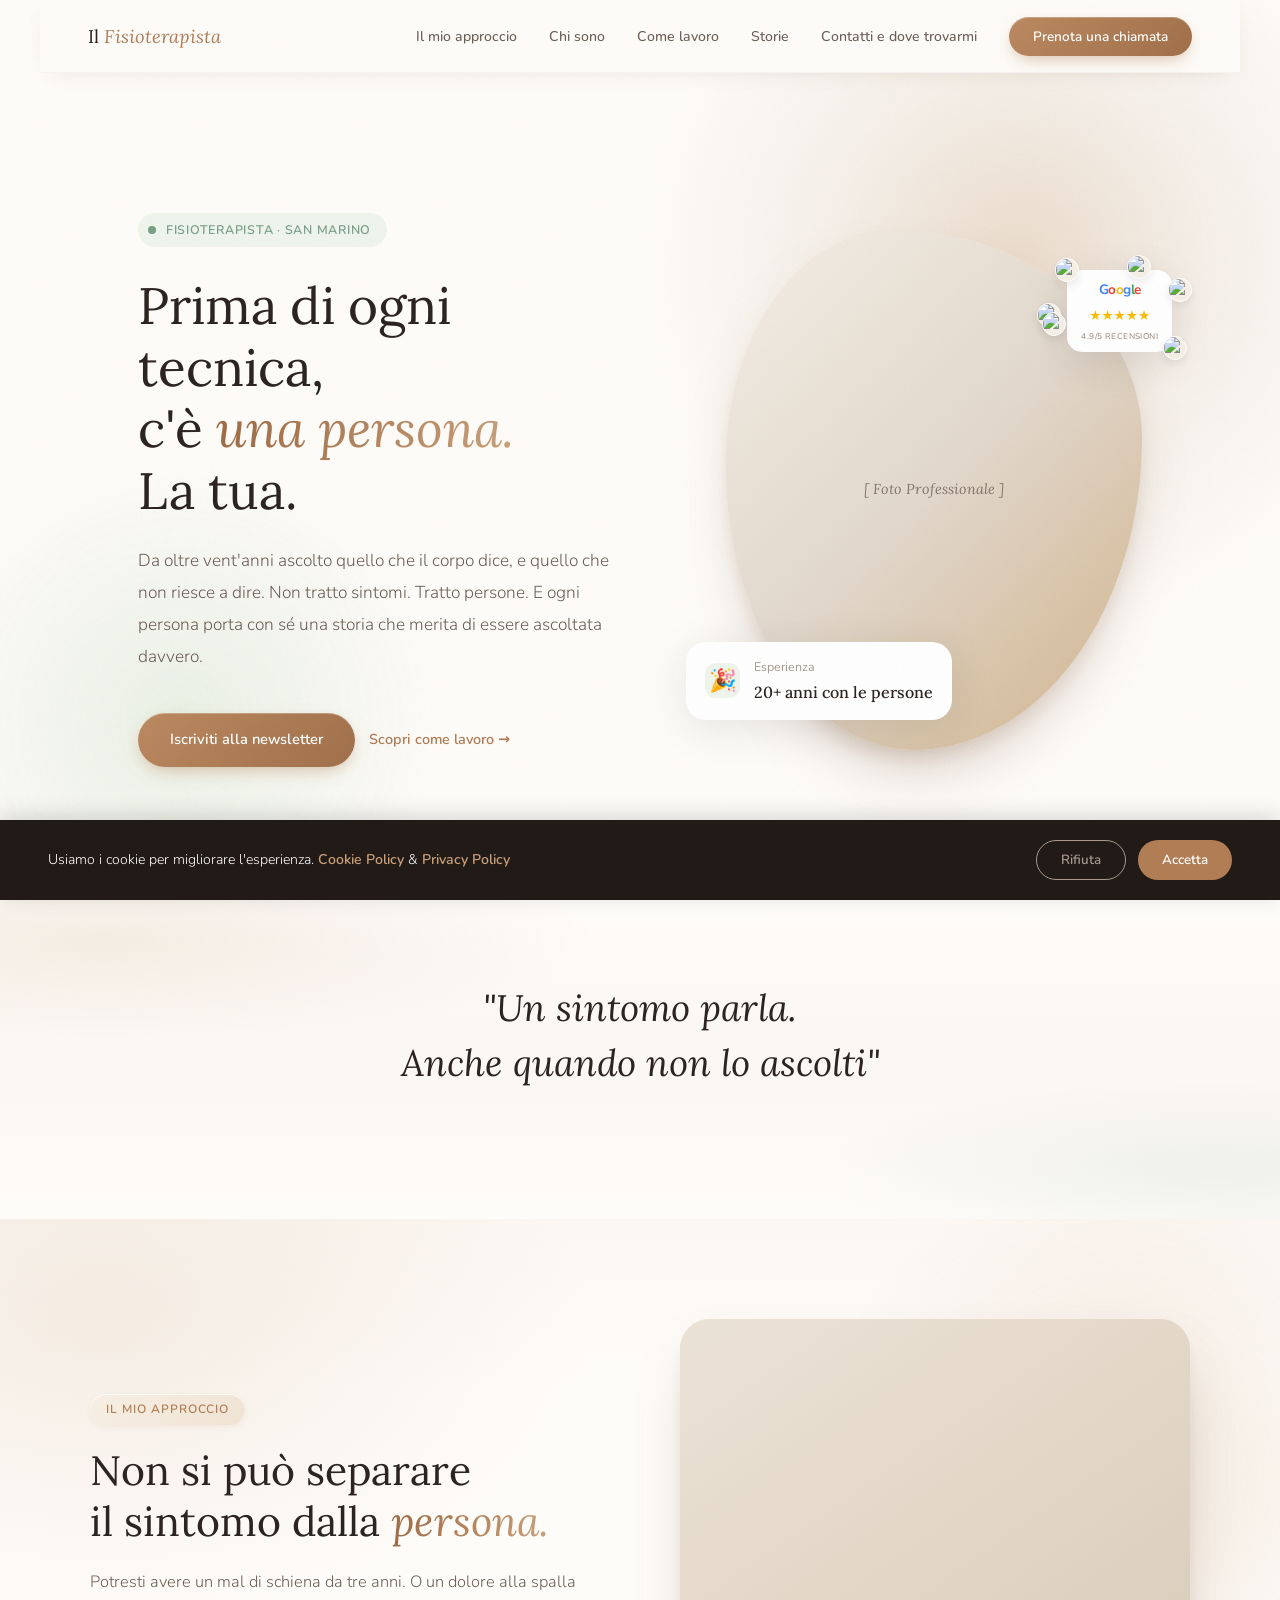
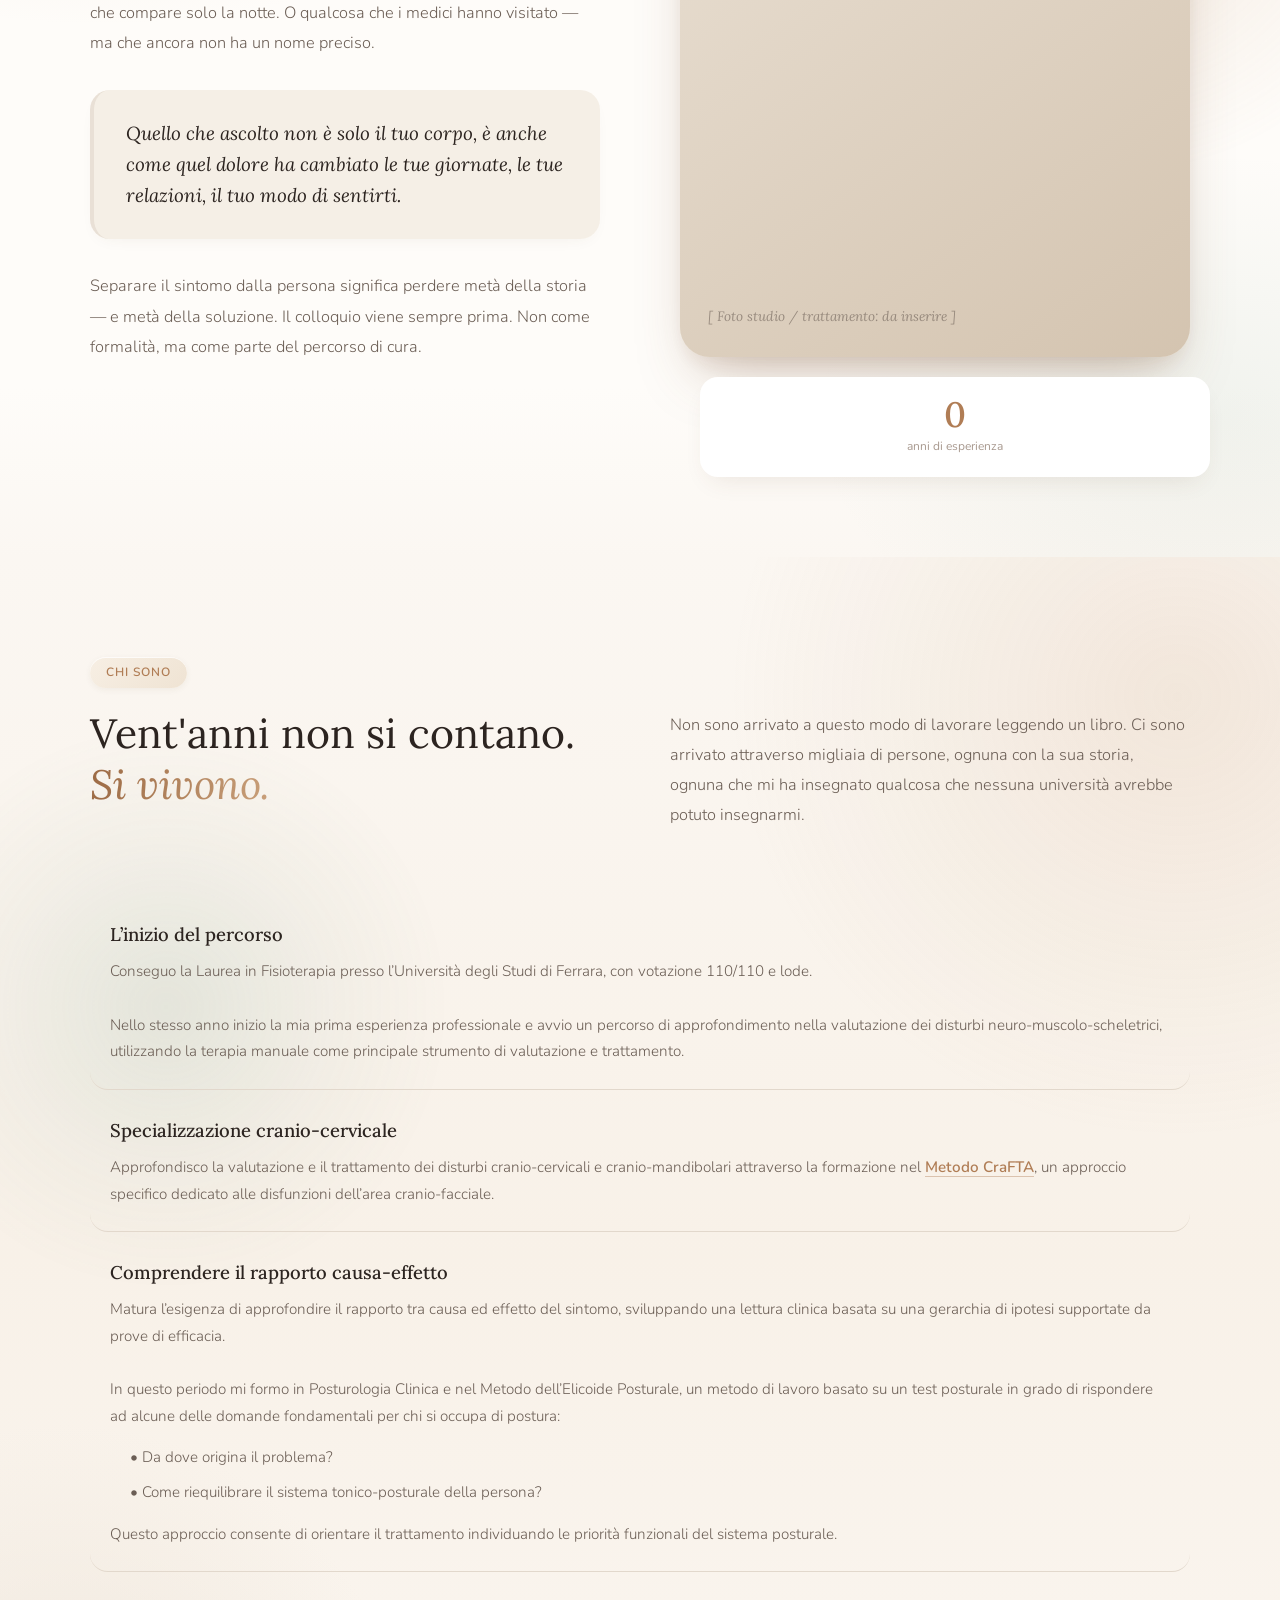
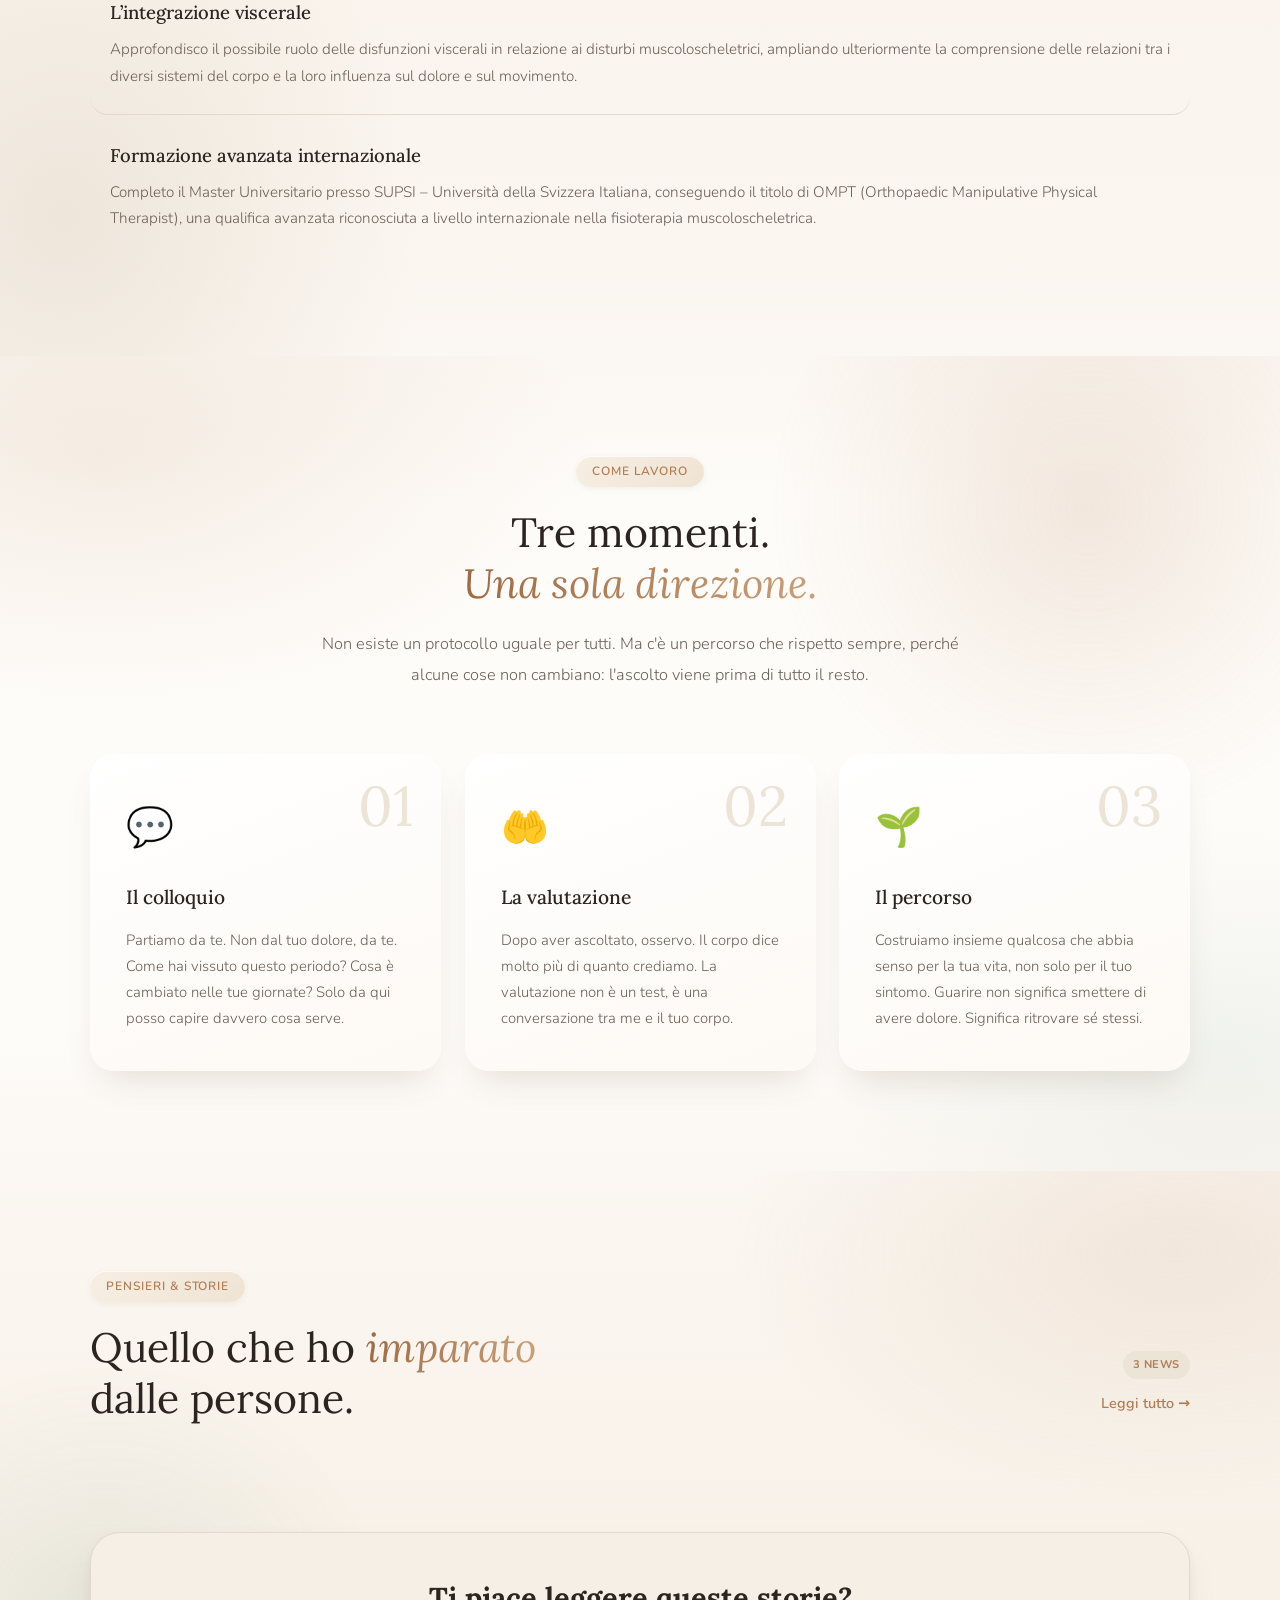
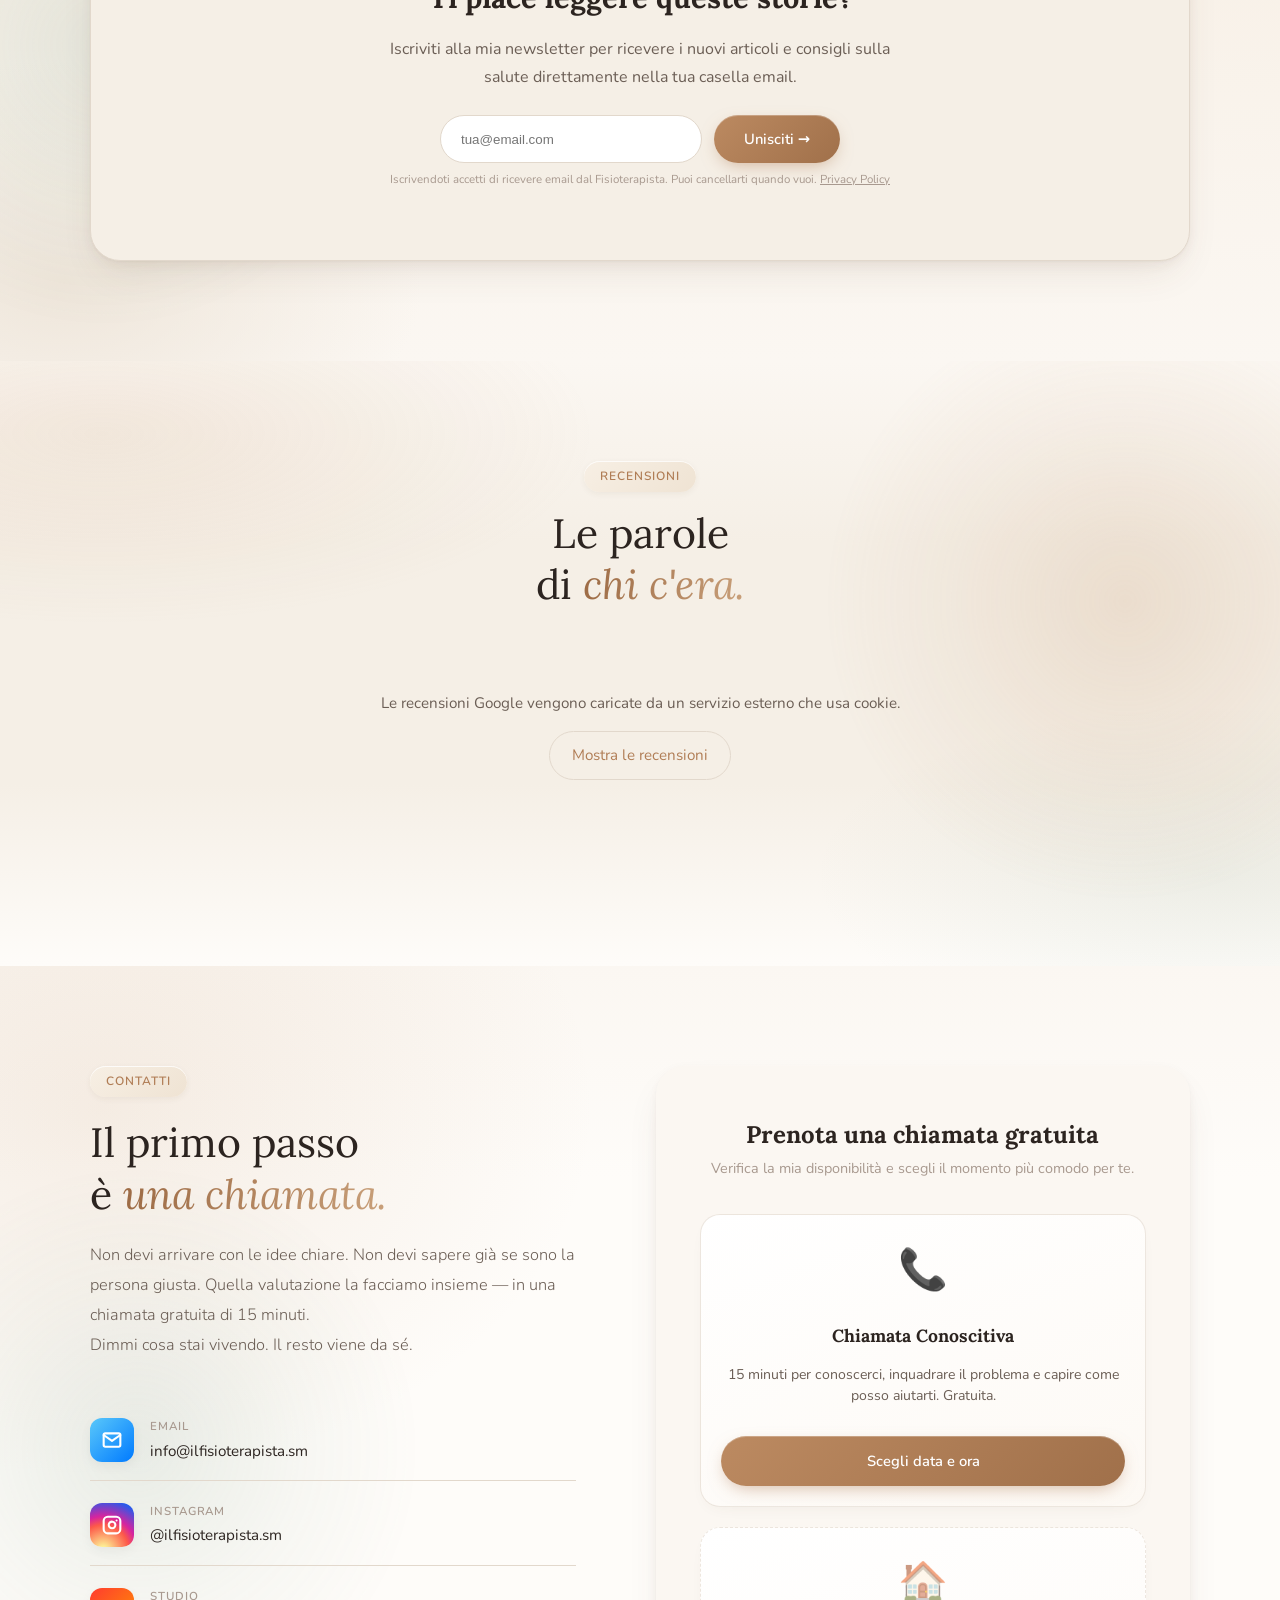
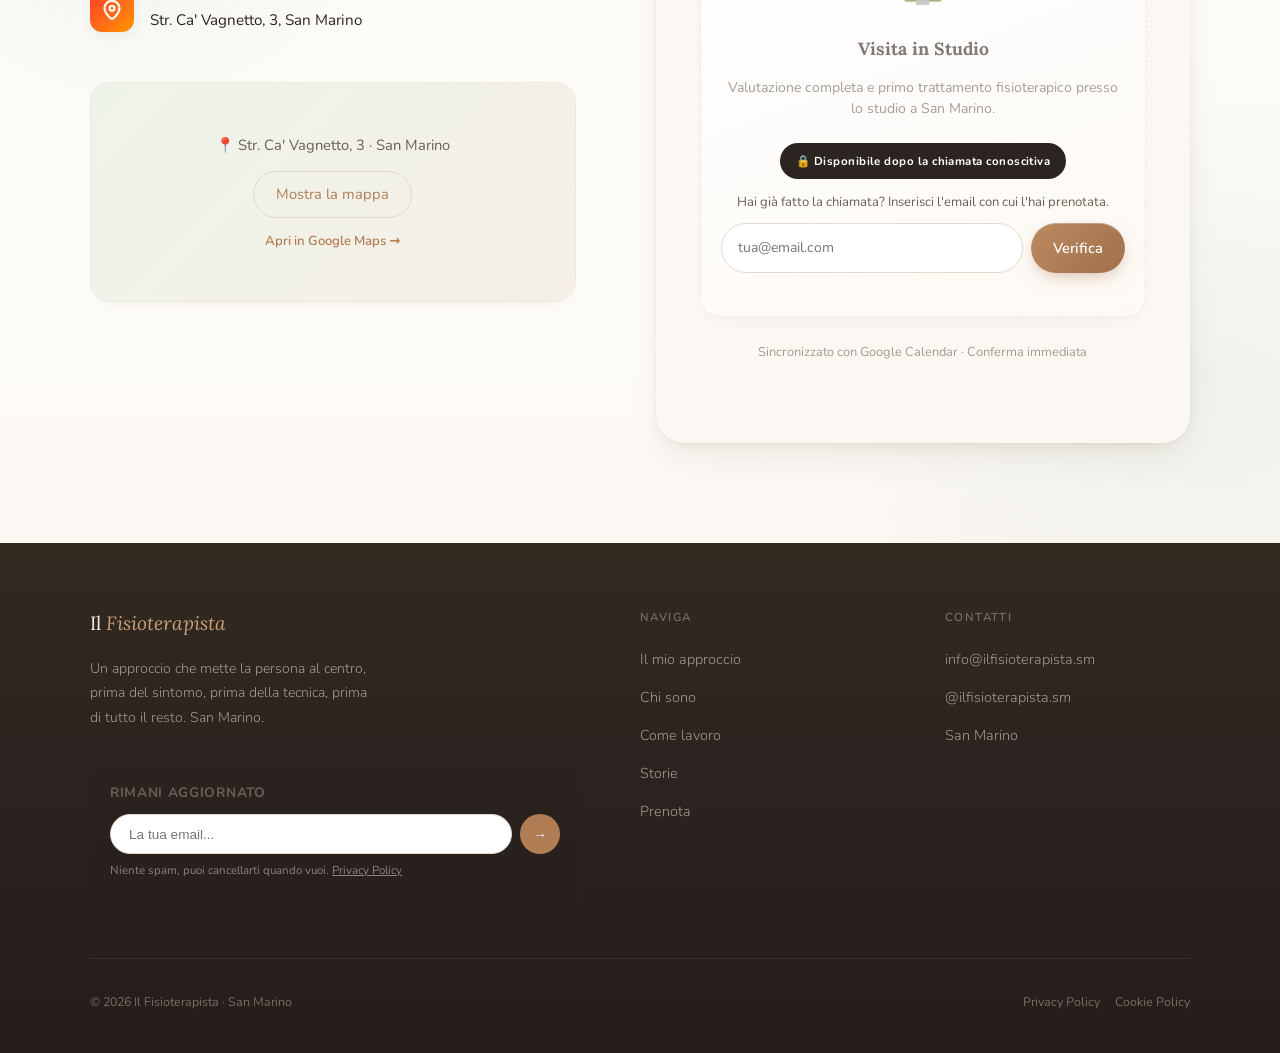
==== index.html @ 7d4cd149 "Privacy: mappa Google solo con consenso, avviso privacy sui box newsletter, privacy e cookie policy " ====
<!DOCTYPE html>
<html lang="it" class="fx-a fx-b fx-d fx-e fx-f">

<head>
  <meta charset="UTF-8" />
  <meta name="viewport" content="width=device-width, initial-scale=1.0" />
  <title>Il Fisioterapista – Umberto Allasia · Fisioterapia a San Marino</title>
  <meta name="description" content="Umberto Allasia, fisioterapista a San Marino da oltre vent'anni. Terapia manuale, disturbi cranio-cervicali (Metodo CraFTA), postura. Prenota una chiamata conoscitiva gratuita di 15 minuti." />
  <meta name="theme-color" content="#FEFCF9" />
  <link rel="icon" href="data:image/svg+xml,%3Csvg xmlns='http://www.w3.org/2000/svg' viewBox='0 0 64 64'%3E%3Crect width='64' height='64' rx='14' fill='%23B07D55'/%3E%3Ctext x='50%25' y='54%25' text-anchor='middle' dominant-baseline='middle' font-family='Georgia,serif' font-style='italic' font-size='38' fill='%23FEFCF9'%3EF%3C/text%3E%3C/svg%3E" />
  <meta property="og:type" content="website" />
  <meta property="og:locale" content="it_IT" />
  <meta property="og:title" content="Il Fisioterapista – Umberto Allasia, San Marino" />
  <meta property="og:description" content="Prima di ogni tecnica, c'è la persona. Prenota una chiamata conoscitiva gratuita." />
  <meta property="og:url" content="https://umberto-allasia.vercel.app/" />
  <link rel="preconnect" href="https://fonts.googleapis.com" />
  <link rel="preconnect" href="https://fonts.gstatic.com" crossorigin />
  <link
    href="https://fonts.googleapis.com/css2?family=Lora:ital,wght@0,400;0,500;1,400;1,500&family=Nunito:wght@300;400;500;600&display=swap"
    rel="stylesheet" />
  <script src="https://cdn.jsdelivr.net/npm/@supabase/supabase-js@2"></script>

  <link rel="stylesheet" href="style.css?v=6.3">
  <!-- Effetti grafici attivi: A sfumature, B ombre, D luce col mouse, E scorrimento, F card 3D (classi su <html>) -->
  <link rel="stylesheet" href="effetti.css?v=1.0">
  <script src="effetti-motion.js?v=1.0" defer></script>
  <!-- [DEPLOY-TRIGGER-03] -->
</head>

<body>

  <!-- NAV -->
  <nav class="nav-bg-white">
    <div class="nav-logo">Il <span>Fisioterapista</span></div>
    <button class="menu-toggle" id="mobile-menu" aria-label="Apri menu">
      <span></span><span></span><span></span>
    </button>
    <ul class="nav-links" id="nav-links">
      <li><a href="#approccio">Il mio approccio</a></li>
      <li><a href="#percorso">Chi sono</a></li>
      <li><a href="#come-lavoro">Come lavoro</a></li>
      <li><a href="#storie">Storie</a></li>
      <li><a href="#prenota">Contatti e dove trovarmi</a></li>
      <li><a href="https://calendar.app.google/roTDcAzyEayNB4Tg6" target="_blank" class="nav-cta">Prenota una
          chiamata</a></li>
    </ul>
    <div class="progress-container">
      <div class="progress-bar" id="progressBar"></div>
    </div>
  </nav>

  <!-- HERO -->
  <section id="home">
    <div class="hero-blob"></div>
    <div class="hero-blob2"></div>
    <div class="hero-inner">
      <div class="fade-up">
        <div class="hero-eyebrow">
          <div class="hero-eyebrow-dot"></div>
          <span id="dyn-hero-eyebrow">Fisioterapista · San Marino</span>
        </div>
        <h1 class="hero-title" id="dyn-hero-title">
          Prima di ogni tecnica,<br>
          c'è <em>una persona.</em><br>
          La tua.
        </h1>
        <p class="hero-body" id="dyn-hero-body">
          Da oltre vent'anni ascolto quello che il corpo dice, e quello che non riesce a dire. Non tratto sintomi.
          Tratto persone. E ogni persona porta con sé una storia che merita di essere ascoltata davvero.
        </p>
        <div class="hero-actions">
          <a href="javascript:void(0)" onclick="scrollToNewsletter()" class="btn-warm">Iscriviti alla newsletter</a>
          <a href="#approccio" class="btn-ghost" id="dyn-hero-secondary">Scopri come lavoro →</a>
        </div>
      </div>

      <div class="hero-img-col fade-up">
        <div class="hero-photo-wrap">
          <div class="ph">
            <!-- Placeholder immagine colorata beige/sabbia -->
            <span class="ph-label" style="opacity: 0.8; font-size: 0.9rem;">[ Foto Professionale ]</span>
          </div>
        </div>
        <div class="hero-float-card">
          <div class="float-icon">🎉</div>
          <div>
            <div class="float-text-top" id="dyn-card-exp-top">Esperienza</div>
            <div class="float-text-main" id="dyn-card-exp-main">20+ anni con le persone</div>
          </div>
        </div>
        <a href="#recensioni" class="google-card hero-float-card2">
          <div class="google-logo-text">
            <span class="g-blue">G</span><span class="g-red">o</span><span class="g-yellow">o</span><span
              class="g-blue">g</span><span class="g-green">l</span><span class="g-red">e</span>
          </div>
          <div class="float2-stars">★★★★★</div>
          <div class="float2-text">4.9/5 Recensioni</div>

          <!-- Nuvola di avatar orbitanti -->
          <div class="avatar-cloud">
            <img src="https://i.pravatar.cc/100?u=11" alt="Recensione" class="orb-avatar av1">
            <img src="https://i.pravatar.cc/100?u=24" alt="Recensione" class="orb-avatar av2">
            <img src="https://i.pravatar.cc/100?u=35" alt="Recensione" class="orb-avatar av3">
            <img src="https://i.pravatar.cc/100?u=42" alt="Recensione" class="orb-avatar av4">
            <img src="https://i.pravatar.cc/100?u=56" alt="Recensione" class="orb-avatar av5">
            <img src="https://i.pravatar.cc/100?u=78" alt="Recensione" class="orb-avatar av6">
          </div>
        </a>
      </div>
    </div>
  </section>

  <!-- PONTE -->
  <div class="ponte" id="ponte">
    <div class="ponte-inner">
      <p class="ponte-title typewriter-text" id="bridge-quote-static">"Un sintomo parla.<br/>Anche quando non lo ascolti"</p>
      <p class="ponte-sub typewriter-text" id="bridge-sub-static">Questo è il punto da cui parto. Non una diagnosi su carta. Una conversazione vera.</p>
    </div>
  </div>

  <!-- APPROCCIO -->
  <section id="approccio" class="section">
    <div class="section-inner">
      <div class="approccio-grid">
        <div class="approccio-text fade-up">
          <div class="pill-tag">Il mio approccio</div>
          <h2 class="s-title" id="dyn-approach-title">Non si può separare<br>il sintomo dalla <em>persona.</em></h2>
          <p class="s-body" id="dyn-approach-body">Potresti avere un mal di schiena da tre anni. O un dolore alla spalla
            che compare solo la notte. O qualcosa che i medici hanno visitato — ma che ancora non ha un nome preciso.
          </p>
          <div class="pullquote">
            <p id="dyn-approach-quote">Quello che ascolto non è solo il tuo corpo, è anche come quel dolore ha cambiato
              le tue giornate, le tue relazioni, il tuo modo di sentirti.</p>
          </div>
          <p class="s-body" id="dyn-approach-footer">Separare il sintomo dalla persona significa perdere metà della
            storia — e metà della soluzione. Il colloquio viene sempre prima. Non come formalità, ma come parte del
            percorso di cura.</p>
        </div>
        <div class="approccio-img-wrap fade-up">
          <div class="approccio-photo">
            <div class="ph">
              <!-- SOSTITUIRE: foto studio o trattamento -->
              <span class="ph-label">[ Foto studio / trattamento: da inserire ]</span>
            </div>
          </div>
          <div class="mini-card">
            <div class="mini-card-num">20+</div>
            <div class="mini-card-label">anni di esperienza</div>
          </div>
        </div>
      </div>
    </div>
  </section>

  <!-- PERCORSO -->
  <section id="percorso" class="section" style="background:var(--bg2);">
    <div class="section-inner">
      <div class="percorso-header fade-up">
        <div>
          <div class="pill-tag">Chi sono</div>
          <h2 class="s-title" id="dyn-about-title">Vent'anni non si contano.<br><em>Si vivono.</em></h2>
        </div>
        <p class="s-body" id="dyn-about-body">Non sono arrivato a questo modo di lavorare leggendo un libro. Ci sono
          arrivato attraverso migliaia di persone, ognuna con la sua storia, ognuna che mi ha insegnato qualcosa che
          nessuna università avrebbe potuto insegnarmi.</p>
      </div>
      <div class="tl-list">
        <div class="tl-item fade-up">
          <div class="filigrana">2006</div>
          <div class="tl-content">
            <div class="tl-title">L’inizio del percorso</div>
            <p class="tl-text">
              Conseguo la Laurea in Fisioterapia presso l’Università degli Studi di Ferrara, con votazione 110/110 e lode.<br><br>
              Nello stesso anno inizio la mia prima esperienza professionale e avvio un percorso di approfondimento nella valutazione dei disturbi neuro-muscolo-scheletrici, utilizzando la terapia manuale come principale strumento di valutazione e trattamento.
            </p>
          </div>
        </div>
        <div class="tl-item fade-up">
          <div class="filigrana">2014</div>
          <div class="tl-content">
            <div class="tl-title">Specializzazione cranio-cervicale</div>
            <p class="tl-text" id="dyn-tl-2014-text">Approfondisco la valutazione e il trattamento dei disturbi cranio-cervicali e cranio-mandibolari attraverso la formazione nel <a href="crafta.html" class="crafta-link">Metodo CraFTA</a>, un approccio specifico dedicato alle disfunzioni dell’area cranio-facciale.</p>
          </div>
        </div>
        <div class="tl-item fade-up">
          <div class="filigrana">2018</div>
          <div class="tl-content">
            <div class="tl-title">Comprendere il rapporto causa-effetto</div>
            <p class="tl-text">
              Matura l’esigenza di approfondire il rapporto tra causa ed effetto del sintomo, sviluppando una lettura clinica basata su una gerarchia di ipotesi supportate da prove di efficacia.<br><br>
              In questo periodo mi formo in Posturologia Clinica e nel Metodo dell’Elicoide Posturale, un metodo di lavoro basato su un test posturale in grado di rispondere ad alcune delle domande fondamentali per chi si occupa di postura:
            </p>
            <div class="tl-text" style="padding-left: 20px; margin: 15px 0;">
              <p style="margin-bottom: 8px;">• Da dove origina il problema?</p>
              <p style="margin-bottom: 8px;">• Come riequilibrare il sistema tonico-posturale della persona?</p>
            </div>
            <p class="tl-text">Questo approccio consente di orientare il trattamento individuando le priorità funzionali del sistema posturale.</p>
          </div>
        </div>
        <div class="tl-item fade-up">
          <div class="filigrana">2022</div>
          <div class="tl-content">
            <div class="tl-title">L’integrazione viscerale</div>
            <p class="tl-text">Approfondisco il possibile ruolo delle disfunzioni viscerali in relazione ai disturbi muscoloscheletrici, ampliando ulteriormente la comprensione delle relazioni tra i diversi sistemi del corpo e la loro influenza sul dolore e sul movimento.</p>
          </div>
        </div>
        <div class="tl-item fade-up">
          <div class="filigrana">2026</div>
          <div class="tl-content">
            <div class="tl-title">Formazione avanzata internazionale</div>
            <p class="tl-text">Completo il Master Universitario presso SUPSI – Università della Svizzera Italiana, conseguendo il titolo di OMPT (Orthopaedic Manipulative Physical Therapist), una qualifica avanzata riconosciuta a livello internazionale nella fisioterapia muscoloscheletrica.</p>
          </div>
        </div>
      </div>
    </div>
  </section>

  <!-- COME LAVORO -->
  <section id="come-lavoro" class="section">
    <div class="section-inner">
      <div class="cl-header fade-up">
        <div class="pill-tag">Come lavoro</div>
        <h2 class="s-title" id="dyn-how-title">Tre momenti.<br><em>Una sola direzione.</em></h2>
        <p class="s-body" id="dyn-how-body">Non esiste un protocollo uguale per tutti. Ma c'è un percorso che rispetto
          sempre, perché alcune cose non cambiano: l'ascolto viene prima di tutto il resto.</p>
      </div>
      <div class="steps-grid">
        <div class="step-card fade-up">
          <span class="step-emoji">💬</span>
          <span class="step-num">01</span>
          <div class="step-title" id="dyn-step-01-title">Il colloquio</div>
          <p class="step-text" id="dyn-step-01-text">Partiamo da te. Non dal tuo dolore, da te. Come hai vissuto questo
            periodo? Cosa è cambiato nelle tue giornate? Solo da qui posso capire davvero cosa serve.</p>
        </div>
        <div class="step-card fade-up">
          <span class="step-emoji">🤲</span>
          <span class="step-num">02</span>
          <div class="step-title" id="dyn-step-02-title">La valutazione</div>
          <p class="step-text" id="dyn-step-02-text">Dopo aver ascoltato, osservo. Il corpo dice molto più di quanto
            crediamo. La valutazione non è un test, è una conversazione tra me e il tuo corpo.</p>
        </div>
        <div class="step-card fade-up">
          <span class="step-emoji">🌱</span>
          <span class="step-num">03</span>
          <div class="step-title" id="dyn-step3-title">Il percorso</div>
          <p class="step-text" id="dyn-step3-text">Costruiamo insieme qualcosa che abbia senso per la tua vita, non
            solo per il tuo sintomo. Guarire non significa smettere di avere dolore. Significa ritrovare sé stessi.</p>
        </div>
      </div>
    </div>
  </section>

  <!-- STORIE -->
  <section id="storie" class="section" style="background:var(--bg2);">
    <div class="section-inner">
      <div class="storie-header fade-up">
        <div>
          <div class="pill-tag">Pensieri & Storie</div>
          <h2 class="s-title" id="dyn-storie-title" style="margin-bottom:0;">Quello che ho <em>imparato</em><br>dalle
            persone.</h2>
        </div>
        <div style="text-align: right; display: flex; flex-direction: column; align-items: flex-end;">
          <span class="news-badge" id="news-count-header">0 NEWS</span>
          <a href="javascript:void(0)" onclick="openArchive()" class="btn-ghost" style="margin-bottom:8px;">Leggi tutto
            →</a>
        </div>
      </div>
      <div class="storie-grid" id="storie-container">
        <!-- Generato da DB -->
      </div>

      <!-- NEW CTA IN STORIES -->
      <div class="fade-up" style="margin-top: 60px; background: var(--bg3); padding: 40px; border-radius: 30px; text-align: center; border: 1px solid var(--line);">
        <h3 style="font-family: var(--font-serif); font-size: 1.8rem; margin-bottom: 12px;">Ti piace leggere queste storie?</h3>
        <p style="color: var(--text-mid); margin-bottom: 24px; max-width: 500px; margin-left: auto; margin-right: auto;">Iscriviti alla mia newsletter per ricevere i nuovi articoli e consigli sulla salute direttamente nella tua casella email.</p>
        <div style="display: flex; gap: 12px; max-width: 400px; margin: 0 auto; flex-wrap: wrap; justify-content: center;">
          <input type="email" id="story-newsletter-input" placeholder="tua@email.com" style="flex: 1; min-width: 250px; padding: 14px 20px; border-radius: 50px; border: 1px solid var(--line); outline: none;">
          <button onclick="storySubscribe()" class="btn-submit" style="width: auto; padding: 14px 30px; margin-top: 0;">Unisciti →</button>
        </div>
        <p class="nl-privacy">Iscrivendoti accetti di ricevere email dal Fisioterapista. Puoi cancellarti quando vuoi. <a href="privacy-policy.html" target="_blank">Privacy Policy</a></p>
        <p id="story-nl-msg" style="font-size: 0.85rem; margin-top: 15px; color: var(--green-soft); height: 1.2em;"></p>
      </div>
    </div>
  </section>

  <!-- ARCHIVIO STORIE -->
  <div class="archive-modal" id="archive-modal">
    <div class="archive-inner" onscroll="handleModalScroll(this)" data-lenis-prevent>
      <div class="archive-header-sticky">
        <div class="archive-close" onclick="closeArchive()">✕</div>
        <div class="pill-tag" style="margin:0 auto 16px;">Archivio</div>
        <h2 class="s-title" style="margin-bottom:0;">Tutti i <em id="news-count-archive">0</em> <em>pensieri.</em></h2>
      </div>
      <div style="padding: 20px 60px 60px;">
        <div class="archive-grid-list" id="archive-list">
          <!-- Generato da JS -->
        </div>
      </div>
    </div>
  </div>

  <!-- MODAL ARTICOLO -->
  <div class="article-modal" id="article-modal">
    <div class="modal-inner" onscroll="handleModalScroll(this)" data-lenis-prevent>
      <div class="modal-header-sticky">
        <div class="close-modal" onclick="closeArticle()">✕</div>
        <span class="storia-pill modal-pill" id="modal-category"></span>
        <h2 class="modal-title" id="modal-title" style="margin-bottom:0;"></h2>
      </div>
      <div class="modal-body" style="padding: 20px 50px 60px;">
        <div id="modal-image-container" style="margin-bottom: 24px; display: none;">
          <img id="modal-image" src="" alt="News Image"
            style="width: 100%; border-radius: 20px; box-shadow: 0 4px 12px rgba(0,0,0,0.1);">
        </div>
        <div id="modal-content"></div>
      </div>
    </div>
  </div>

  <!-- RECENSIONI -->
  <section id="recensioni" class="section" style="background:var(--bg3);">
    <div class="section-inner">
      <div class="rec-header fade-up">
        <div class="pill-tag" style="margin:0 auto 16px;">Recensioni</div>
        <h2 class="s-title" id="dyn-reviews-title">Le parole<br>di <em>chi c'era.</em></h2>
      </div>
      <div style="margin-top: 32px; min-height: 200px;" id="trustindex-container">
        <div class="reviews-consent">
          <p>Le recensioni Google vengono caricate da un servizio esterno che usa cookie.</p>
          <button type="button" class="btn-ghost reviews-consent-btn" onclick="acceptCookies()">Mostra le recensioni</button>
        </div>
      </div>
    </div>
  </section>

  <!-- PRENOTA -->
  <section id="prenota" class="section">
    <div class="section-inner">
      <div class="prenota-grid">
        <div class="fade-up">
          <div class="pill-tag">Contatti</div>
          <h2 class="s-title" id="dyn-contact-title">Il primo passo<br>è <em>una chiamata.</em></h2>
          <p class="s-body" id="dyn-contact-body1">Non devi arrivare con le idee chiare. Non devi sapere già se sono la
            persona giusta. Quella valutazione la facciamo insieme — in una chiamata gratuita di 15 minuti.</p>
          <p class="s-body" id="dyn-contact-body2">Dimmi cosa stai vivendo. Il resto viene da sé.</p>
          <div class="contact-list">
            <div class="c-row">
              <div class="c-icon mail">
                <svg width="20" height="20" viewBox="0 0 24 24" fill="none" stroke="currentColor" stroke-width="2.5"
                  stroke-linecap="round" stroke-linejoin="round">
                  <path d="M4 4h16c1.1 0 2 .9 2 2v12c0 1.1-.9 2-2 2H4c-1.1 0-2-.9-2-2V6c0-1.1.9-2 2-2z"></path>
                  <polyline points="22,6 12,13 2,6"></polyline>
                </svg>
              </div>
              <div>
                <div class="c-label" id="dyn-contact-mail-label">Email</div>
                <div class="c-value"><a href="mailto:info@ilfisioterapista.sm"
                    id="dyn-contact-mail-value">info@ilfisioterapista.sm</a></div>
              </div>
            </div>
            <div class="c-row">
              <div class="c-icon ig">
                <svg width="20" height="20" viewBox="0 0 24 24" fill="none" stroke="currentColor" stroke-width="2.5"
                  stroke-linecap="round" stroke-linejoin="round">
                  <rect x="2" y="2" width="20" height="20" rx="5" ry="5"></rect>
                  <path d="M16 11.37A4 4 0 1 1 12.63 8 4 4 0 0 1 16 11.37z"></path>
                  <line x1="17.5" y1="6.5" x2="17.51" y2="6.5"></line>
                </svg>
              </div>
              <div>
                <div class="c-label" id="dyn-contact-ig-label">Instagram</div>
                <div class="c-value"><a href="https://www.instagram.com/ilfisioterapista.sm" target="_blank"
                    id="dyn-contact-ig-value">@ilfisioterapista.sm</a></div>
              </div>
            </div>
            <div class="c-row" style="border-bottom:none;">
              <div class="c-icon map">
                <svg width="20" height="20" viewBox="0 0 24 24" fill="none" stroke="currentColor" stroke-width="2.5"
                  stroke-linecap="round" stroke-linejoin="round">
                  <path d="M21 10c0 7-9 13-9 13s-9-6-9-13a9 9 0 0 1 18 0z"></path>
                  <circle cx="12" cy="10" r="3"></circle>
                </svg>
              </div>
              <div>
                <div class="c-label" id="dyn-contact-studio-label">Studio</div>
                <div class="c-value"><a href="https://www.google.com/maps?daddr=Str.+Ca%27+Vagnetto,+3,+47890"
                    target="_blank" id="dyn-contact-studio-value">Str. Ca' Vagnetto, 3, San Marino</a></div>
              </div>
            </div>
          </div>

          <div class="map-wrap" id="map-wrap">
            <!-- La mappa Google si carica solo dopo il consenso ai cookie (o con un clic) -->
            <div class="map-consent" id="map-consent">
              <p>📍 Str. Ca' Vagnetto, 3 · San Marino</p>
              <button type="button" class="btn-ghost reviews-consent-btn" onclick="loadMap()">Mostra la mappa</button>
              <a href="https://www.google.com/maps?daddr=Str.+Ca%27+Vagnetto,+3,+47890" target="_blank" rel="noopener" class="map-consent-link">Apri in Google Maps →</a>
            </div>
          </div>
        </div>

        <div class="booking-box fade-up" style="display: flex; flex-direction: column; align-items: center; text-align: center; width: 100%; max-width: 100%;">
          <h3 id="dyn-booking-title" style="text-align: center !important; width: 100%; margin: 0 auto 10px auto; display: block;">Prenota una chiamata gratuita</h3>
          <p id="dyn-booking-text" style="text-align: center !important; width: 100%; margin: 0 auto 30px auto; display: block;">Verifica la mia disponibilità e scegli il momento più comodo per te.</p>

          <div class="booking-options">
            <!-- Opzione 1: Chiamata -->
            <div class="booking-option-card" id="option-call">
              <div class="option-icon">📞</div>
              <h4 id="dyn-opt-call-title">Chiamata Conoscitiva</h4>
              <p id="dyn-opt-call-text">15 minuti per conoscerci, inquadrare il problema e capire come posso aiutarti. Gratuita.</p>
              <div id="booking-collect">
                <div onclick="event.stopPropagation(); document.getElementById('booking-collect').classList.remove('active');" style="position:absolute; top:12px; right:16px; cursor:pointer; font-size:1.1rem; opacity:0.4; padding:5px; z-index:30;">✕</div>
                <div class="fg" style="margin-bottom: 12px; text-align: left;">
                  <label style="font-size: 0.8rem; font-weight: 600; margin-bottom: 8px; display: block;">Tua Email</label>
                  <input type="email" id="book-email" placeholder="esempio@mail.com" style="width: 100%; padding: 12px; border-radius: 50px; border: 1px solid var(--line); outline: none;">
                </div>
                <button onclick="subscribeAndRedirect()" class="btn-submit" style="width: 100%; border: none;">Prenota Chiamata</button>
                <p style="font-size: 0.72rem; color: var(--text-light); margin-top: 10px; cursor: pointer; text-align: center; opacity: 0.8;" onclick="directRedirect()">O prosegui senza lasciare l'email →</p>
                <p class="nl-privacy" style="text-align:center;">Lasciando l'email ricevi anche la newsletter (cancellabile in ogni momento). <a href="privacy-policy.html" target="_blank">Privacy</a></p>
              </div>
              <button id="main-book-btn" onclick="handleCallOption(event)" class="btn-submit" style="width: 100%; border: none;">Scegli data e ora</button>
            </div>

            <!-- Opzione 2: Visita in Studio -->
            <div class="booking-option-card locked" id="option-visit">
              <div class="option-icon">🏠</div>
              <h4 id="dyn-opt-visit-title">Visita in Studio</h4>
              <p id="dyn-opt-visit-text">Valutazione completa e primo trattamento fisioterapico presso lo studio a San Marino.</p>
              <div class="visit-gate" id="visit-gate">
                <div class="visit-gate-badge">🔒 Disponibile dopo la chiamata conoscitiva</div>
                <p class="visit-gate-help">Hai già fatto la chiamata? Inserisci l'email con cui l'hai prenotata.</p>
                <form class="visit-gate-row" onsubmit="event.preventDefault(); checkVisitAccess();">
                  <input type="email" id="visit-email" placeholder="tua@email.com" autocomplete="email" required>
                  <button type="submit" id="visit-check-btn" class="btn-submit">Verifica</button>
                </form>
                <p class="visit-gate-msg" id="visit-gate-msg" role="status"></p>
              </div>
              <button id="visit-book-btn" onclick="handleVisitOption()" class="btn-submit" style="width: 100%; border: none;" hidden>Prenota Visita</button>
            </div>
          </div>

          <p style="font-size: 0.8rem; color: var(--text-light); text-align: center; margin-top: 24px;">
            Sincronizzato con Google Calendar · Conferma immediata
          </p>
        </div>
      </div>
    </div>
  </section>

  <!-- LOGIN MODAL -->
  <div id="login-modal" class="admin-modal">
    <div class="admin-inner" style="max-width: 400px;">
      <div class="admin-header">
        <h2 style="font-family:var(--font-serif); font-size: 1.4rem;">Accesso Amministratore</h2>
        <div onclick="closeLoginModal()" style="cursor:pointer; font-size:1.5rem; opacity: 0.5;">✕</div>
      </div>
      <div class="admin-body">
        <div class="admin-form-group">
          <label>Email</label>
          <input type="email" id="login-email" placeholder="amministratore@esempio.com">
        </div>
        <div class="admin-form-group">
          <label>Password</label>
          <input type="password" id="login-password" placeholder="••••••••">
        </div>
        <button class="btn-admin-save" onclick="handleLogin()" style="width: 100%; margin-top: 10px;">Accedi</button>
        <p id="login-error" style="color: var(--red-soft); font-size: 0.85rem; margin-top: 15px; text-align: center; display: none;"></p>
      </div>
    </div>
  </div>

  <!-- ADMIN PANEL (Hidden) -->
  <div id="admin-panel" class="admin-modal">
    <div class="admin-inner" data-lenis-prevent>
      <div class="admin-header">
        <h2 style="font-family:var(--font-serif); font-size: 1.4rem;">Pannello di Controllo</h2>
        <div onclick="closeAdminPanel()" style="cursor:pointer; font-size:1.5rem; opacity: 0.5;">✕</div>
      </div>

      <!-- TABS NAVIGATION -->
      <div style="display: flex; gap: 30px; border-bottom: 1px solid var(--line); margin-bottom: 40px; padding: 0 40px 10px;">
        <div id="tab-news" onclick="showAdminTab('news')" style="cursor:pointer; font-weight:600; font-size:0.9rem; color:var(--accent);">Articoli & News</div>
        <div id="tab-pazienti" onclick="showAdminTab('pazienti')" style="cursor:pointer; font-weight:600; font-size:0.9rem; color:var(--text-mid); opacity:0.6;">Pazienti / Iscritti</div>
      </div>

      <div class="admin-body">
        <!-- SEZIONE NEWS -->
        <div id="view-news">
          <div style="background: var(--bg3); padding: 24px; border-radius: 20px; margin-bottom: 40px; text-align: center; border: 1px solid var(--line);">
            <h3 style="font-family: var(--font-serif); margin-bottom: 8px;">Modifica i testi del sito</h3>
            <p style="font-size: 0.9rem; color: var(--text-mid); margin-bottom: 20px;">Attiva questa modalità per cliccare sulle scritte e modificarle direttamente.</p>
            <button class="btn-admin-visual" onclick="enterVisualEditMode()" style="width: auto; padding: 12px 40px;">🎨 Attiva Modifica Visiva</button>
          </div>
          <div style="padding: 0 40px;">
            <h3 style="margin-bottom: 20px; font-family: var(--font-serif);">Gestione Articoli</h3>
            <button class="btn-admin-save" style="margin-bottom:24px;" onclick="addNewArticle()">+ Aggiungi Nuova News</button>
          </div>
          <div id="admin-article-list"></div>
        </div>

        <!-- SEZIONE CRM PAZIENTI -->
        <div id="view-pazienti" style="display:none;">
          <div class="admin-box">
            <h3 style="margin-bottom: 6px; font-family: var(--font-serif);">Chiamate concluse → sblocco visita</h3>
            <p class="admin-hint">Dopo la chiamata conoscitiva, inserisci l'email del paziente: potrà prenotare la visita in studio dal sito usando quella email.</p>
            <form class="admin-inline-form" onsubmit="event.preventDefault(); markCallDone(document.getElementById('call-done-email').value);">
              <input type="email" id="call-done-email" placeholder="email del paziente" required>
              <button type="submit" class="btn-admin-save" style="width:auto;">Segna chiamata conclusa</button>
            </form>
            <div id="admin-call-list"></div>

            <h4 style="margin: 28px 0 6px; font-family: var(--font-serif);">Link per prenotare la visita</h4>
            <p class="admin-hint">Il link del calendario per le visite in studio (diverso da quello delle chiamate). Viene mostrato solo a chi ha concluso la chiamata.</p>
            <form class="admin-inline-form" onsubmit="event.preventDefault(); saveVisitUrl();">
              <input type="url" id="visit-url-input" placeholder="https://calendar.app.google/...">
              <button type="submit" class="btn-admin-save" style="width:auto;">Salva link</button>
            </form>
            <p id="visit-url-msg" class="admin-hint" style="margin-top:8px;"></p>
          </div>
          <div style="padding: 0 40px;">
            <h3 style="margin-bottom: 10px; font-family: var(--font-serif);">Iscritti alla newsletter</h3>
            <p class="admin-hint">Chi si è iscritto dal sito. Con "Chiamata fatta" sblocchi la visita per quell'email.</p>
          </div>
          <div id="admin-subscribers-list">
            <!-- Popolato da JS -->
          </div>
        </div>

        <div id="editor-view" style="display:none; margin-top:40px; border-top:2px solid #eee; padding-top:30px;">
          <h3 id="editor-title" style="margin-bottom: 24px; font-family: var(--font-serif);">Modifica Articolo</h3>
          <input type="hidden" id="edit-id">
          <div class="admin-form-group">
            <label>Titolo</label>
            <input type="text" id="edit-title">
          </div>
          <div class="admin-form-group">
            <label>Categoria</label>
            <input type="text" id="edit-category" placeholder="es. Riflessione, Postura...">
          </div>
          <div class="admin-form-group">
            <label>Estratto (breve riassunto)</label>
            <textarea id="edit-excerpt" rows="2"></textarea>
          </div>
          <div class="admin-form-group">
            <label>Contenuto (HTML ammesso)</label>
            <textarea id="edit-content" rows="10"></textarea>
          </div>
          <div class="admin-form-group">
            <label>URL Immagine (link diretto)</label>
            <input type="text" id="edit-image" placeholder="https://esempio.com/foto.jpg">
            <p style="font-size: 0.75rem; color: var(--text-light); margin-top: 4px;">Puoi usare siti come ImgBB o
              simili per caricare la foto e incollare qui il link diretto.</p>
          </div>
          <div class="admin-actions">
            <button class="btn-admin-save" onclick="saveArticle()">Salva Modifiche</button>
            <button id="btn-notify-email" class="btn-admin-visual" style="margin-top:0; width:auto; background:var(--green-soft); display:none;" onclick="sendNewsletterToAll()">📢 Avvisa Pazienti (Email)</button>
            <button class="btn-admin-cancel" onclick="document.getElementById('editor-view').style.display='none'">Annulla</button>
          </div>
        </div>
      </div>
    </div>
  </div>

  <!-- VISUAL EDIT TOOLBAR -->
  <div id="visual-edit-toolbar" class="edit-toolbar">
    <span>MODALITÀ MODIFICA ATTIVA</span>
    <button class="btn-save-visual" onclick="saveVisualChanges()">Registra Modifiche</button>
    <button class="btn-exit-visual" onclick="exitVisualEditMode()">Esci senza salvare</button>
  </div>

  <!-- FOOTER -->
  <footer>
    <div class="footer-inner">
      <div class="footer-top">
        <div>
          <div class="footer-logo">Il <em>Fisioterapista</em></div>
          <p class="footer-desc">Un approccio che mette la persona al centro, prima del sintomo, prima della tecnica,
            prima di tutto il resto. San Marino.</p>
          
          <!-- NEWSLETTER BOX -->
          <div style="margin-top: 30px; background: rgba(0,0,0,0.03); padding: 20px; border-radius: 16px;">
            <h5 style="font-size: 0.85rem; margin-bottom: 10px; text-transform: uppercase; letter-spacing: 0.05em; color: var(--text-mid);">Rimani aggiornato</h5>
            <div style="display: flex; gap: 8px;">
              <input type="email" id="newsletter-input" placeholder="La tua email..." style="flex: 1; background: #fff; border: 1px solid var(--line); border-radius: 50px; padding: 10px 18px; font-size: 0.85rem; outline: none;">
              <button onclick="footerSubscribe()" aria-label="Iscriviti alla newsletter" style="background: var(--accent); color: #fff; border: none; border-radius: 50px; width: 40px; height: 40px; flex-shrink: 0; cursor: pointer; display: flex; align-items: center; justify-content: center;">→</button>
            </div>
            <p class="nl-privacy">Niente spam, puoi cancellarti quando vuoi. <a href="privacy-policy.html" target="_blank">Privacy Policy</a></p>
            <p id="nl-msg" style="font-size: 0.75rem; margin-top: 10px; color: var(--green-soft); opacity: 0; transition: opacity 0.3s;"></p>
          </div>
        </div>
        <div class="footer-col">
          <h4>Naviga</h4>
          <ul>
            <li><a href="#approccio">Il mio approccio</a></li>
            <li><a href="#percorso">Chi sono</a></li>
            <li><a href="#come-lavoro">Come lavoro</a></li>
            <li><a href="#storie">Storie</a></li>
            <li><a href="#prenota">Prenota</a></li>
          </ul>
        </div>
        <div class="footer-col">
          <h4>Contatti</h4>
          <ul>
            <li><a href="mailto:info@ilfisioterapista.sm">info@ilfisioterapista.sm</a></li>
            <li><a href="https://www.instagram.com/ilfisioterapista.sm" target="_blank" rel="noopener">@ilfisioterapista.sm</a></li>
            <li><a href="https://www.google.com/maps?daddr=Str.+Ca%27+Vagnetto,+3,+47890" target="_blank" rel="noopener">San Marino</a></li>
          </ul>
        </div>
      </div>
      <div class="footer-bottom">
        <span>© 2026 Il Fisioterapista · San Marino <span onclick="adminLoginTrigger()"
            style="opacity:0; cursor:pointer;">.</span></span>
        <span>
          <a href="privacy-policy.html" target="_blank"
            style="color:#7A6E66; text-decoration:none; margin-right:12px;">Privacy Policy</a>
          <a href="cookie-policy.html" target="_blank" style="color:#7A6E66; text-decoration:none;">Cookie Policy</a>
        </span>
      </div>
    </div>
  </footer>

  <!-- COOKIE BANNER -->
  <div id="cookie-banner">
    <p>Usiamo i cookie per migliorare l'esperienza. <a href="cookie-policy.html" target="_blank">Cookie Policy</a> &amp; <a href="privacy-policy.html" target="_blank">Privacy Policy</a></p>
    <div class="cookie-btns">
      <button class="cookie-btn-reject" onclick="rejectCookies()">Rifiuta</button>
      <button class="cookie-btn-accept" onclick="acceptCookies()">Accetta</button>
    </div>
  </div>

  <script src="main.js?v=13.0" defer></script>
  <script src="admin.js?v=12.0" defer></script>
  <script src="https://unpkg.com/@studio-freight/lenis@1.0.42/dist/lenis.min.js"></script>
  <script>
    // SMOOTH CONTROL (Lenis)
    const lenis = new Lenis({
      duration: 1.2,
      easing: (t) => Math.min(1, 1.001 - Math.pow(2, -10 * t)),
      direction: 'vertical',
      gestureDirection: 'vertical',
      smooth: true,
      smoothTouch: false
    });

    function raf(time) {
      if (!document.body.classList.contains('modal-open')) {
        lenis.raf(time);
      }
      requestAnimationFrame(raf);
    }
    requestAnimationFrame(raf);

    // Forza i link ad un'ancora a usare lo smooth scroll di Lenis
    document.querySelectorAll('a[href^="#"]').forEach(anchor => {
      anchor.addEventListener('click', function (e) {
        const target = this.getAttribute('href');
        if (target && target !== '#') {
          e.preventDefault();
          // Margine così l'inizio della sezione non finisce sotto la barra in alto
          lenis.scrollTo(target, { offset: -40 });
        }
      });
    });
  </script>
</body>

</html>
---- style.css ----
/* ============================================================
   IL FISIOTERAPISTA — style.css
   Sezioni: RESET · VARIABILI · BASE · NAV · HERO · SEZIONI
            STORIE · MODALI · ADMIN · FOOTER · ANIMAZIONI
            COOKIE · RESPONSIVE
   ============================================================ */

/* RESET */
*, *::before, *::after { box-sizing: border-box; margin: 0; padding: 0; cursor: default; }
a, button, [onclick], .storia-card, .close-modal, .archive-close { cursor: pointer !important; }
.s-body, .modal-body, .admin-inner, .tl-text, p, input, textarea { cursor: text; }
html.modal-open, body.modal-open { overflow: hidden !important; height: 100% !important; width: 100% !important; position: fixed !important; }

/* VARIABILI */
:root {
  --bg: #FEFCF9; --bg2: #FBF7F2; --bg3: #F5EFE6;
  --warm: #EDE4D8; --line: #E2D8CC;
  --accent: #B07D55; --accent-soft: #C9A07A;
  --text: #2C2420; --text-mid: #6B5E55; --text-light: #A8998F;
  --green-soft: #7A9E87;
  --font-serif: 'Lora', Georgia, serif;
  --font-sans: 'Nunito', system-ui, sans-serif;
  /* Alias usati da alcune pagine (prima non erano definiti) */
  --bg1: var(--bg); --text-dark: var(--text); --red-soft: #B5523F;
  color-scheme: light;
}
html { background: var(--bg); }

/* BASE */
html { scroll-behavior: auto; }
body { font-family: var(--font-sans); background: var(--bg); color: var(--text); font-size: 16px; line-height: 1.75; overflow-x: hidden; }
a { color: inherit; text-decoration: none; }
img { display: block; width: 100%; object-fit: cover; }

/* ── NAV ─────────────────────────────────────────────────── */
nav {
  position: fixed; top: 0; left: 0; right: 0; z-index: 100;
  padding: 20px 48px; display: flex; align-items: center; justify-content: space-between;
  background: var(--bg); /* Inizio solido per evitare trasparenza iniziale */
  border-bottom: 1px solid transparent; 
  transition: padding 0.3s, background 0.4s, border-color 0.4s, color 0.4s;
}

/* Classi di sfondo nav per mimetismo sezioni */
nav.nav-bg-white { background: var(--bg); border-color: rgba(0,0,0,0.03); }
nav.nav-bg-beige2 { background: var(--bg2); border-color: rgba(0,0,0,0.03); }
nav.nav-bg-beige3 { background: var(--bg3); border-color: rgba(0,0,0,0.03); }
nav.nav-bg-dark { background: var(--text); color: #fff; border-color: transparent; }

nav.nav-bg-dark .nav-logo { color: #fff; }
nav.nav-bg-dark .nav-links a { color: rgba(255,255,255,0.6); }
.nav-logo { font-family: var(--font-serif); font-size: 1.15rem; color: var(--text); transition: color 0.4s; }
.nav-logo span { color: var(--accent); font-style: italic; }
.nav-links { display: flex; gap: 32px; list-style: none; align-items: center; }
.nav-links a { font-size: 0.88rem; font-weight: 500; color: var(--text-mid); transition: color 0.3s; }
.nav-links a:hover, .nav-links a.active { color: var(--accent); }
.nav-cta { background: var(--accent) !important; color: #fff !important; padding: 10px 24px; border-radius: 50px; font-size: 0.85rem !important; font-weight: 600 !important; transition: background 0.2s !important; }
.nav-cta:hover { background: var(--accent-soft) !important; }
.menu-toggle { display: none; background: transparent; border: none; cursor: pointer; padding: 4px; }
.menu-toggle span { display: block; width: 24px; height: 2px; background: var(--text); margin: 5px 0; transition: transform 0.3s, opacity 0.3s; border-radius: 2px; }
.menu-toggle.active span:nth-child(1) { transform: translateY(7px) rotate(45deg); }
.menu-toggle.active span:nth-child(2) { opacity: 0; }
.menu-toggle.active span:nth-child(3) { transform: translateY(-7px) rotate(-45deg); }
.progress-container { position: absolute; bottom: -1px; left: 0; width: 100%; height: 3px; }
.progress-bar { height: 100%; background: var(--accent); width: 0%; border-radius: 0 3px 3px 0; transition: width 0.1s ease-out; }

/* ── HERO ────────────────────────────────────────────────── */
#home { min-height: 100vh; padding-top: 80px; display: flex; align-items: center; background: var(--bg); position: relative; overflow: hidden; }
.hero-blob { position: absolute; top: -120px; right: -120px; width: 600px; height: 600px; border-radius: 50%; background: radial-gradient(circle, #EDE4D8 0%, transparent 70%); pointer-events: none; opacity: 0.7; }
.hero-blob2 { position: absolute; bottom: -80px; left: -80px; width: 400px; height: 400px; border-radius: 50%; background: radial-gradient(circle, #E8EFE2 0%, transparent 70%); pointer-events: none; opacity: 0.5; }
.hero-inner { max-width: 1100px; margin: 0 auto; padding: 60px 48px; display: grid; grid-template-columns: 1.1fr 0.9fr; gap: 80px; align-items: center; position: relative; z-index: 1; }
.hero-eyebrow { display: inline-flex; align-items: center; gap: 10px; background: #EFF5EC; border-radius: 50px; padding: 6px 16px 6px 10px; margin-bottom: 28px; }
.hero-eyebrow-dot { width: 8px; height: 8px; border-radius: 50%; background: var(--green-soft); }
.hero-eyebrow span { font-size: 0.78rem; font-weight: 600; letter-spacing: 0.06em; text-transform: uppercase; color: var(--green-soft); }
.hero-title { font-family: var(--font-serif); font-size: clamp(2.4rem, 4vw, 3.6rem); font-weight: 400; line-height: 1.2; color: var(--text); margin-bottom: 24px; }
.hero-title em { font-style: italic; color: var(--accent); }
.hero-body { font-size: 1.08rem; font-weight: 300; color: var(--text-mid); line-height: 1.85; margin-bottom: 40px; max-width: 480px; }
.hero-actions { display: flex; gap: 14px; flex-wrap: wrap; align-items: center; }
.hero-img-col { position: relative; }
.hero-photo-wrap { border-radius: 40% 60% 55% 45% / 45% 40% 60% 55%; overflow: hidden; aspect-ratio: 4/5; background: var(--warm); animation: float 6s ease-in-out infinite; }
.hero-photo-wrap .ph { width: 100%; height: 100%; background: linear-gradient(135deg, #F5EFE6 0%, #E2D8CC 50%, #D2B48C 100%); display: flex; align-items: center; justify-content: center; padding: 28px; }
.ph-label { font-family: var(--font-serif); font-style: italic; font-size: 0.85rem; color: var(--text-mid); opacity: 0.6; }

/* Hero float cards */
.hero-float-card { position: absolute; bottom: 30px; left: -40px; background: #fff; border-radius: 20px; padding: 14px 19px; box-shadow: 0 8px 40px rgba(44,36,32,0.10); display: flex; align-items: center; gap: 14px; animation: float 6s ease-in-out infinite 0.8s; will-change: transform; transition: transform 0.4s ease; cursor: default; }
.hero-float-card2 { position: absolute; top: 40px; right: -30px; background: #fff; border-radius: 15px; padding: 8px 14px; box-shadow: 0 10px 40px rgba(44,36,32,0.12); z-index: 5; display: flex; flex-direction: column; align-items: center; gap: 2px; animation: float 6s ease-in-out infinite 1.6s; cursor: pointer; transition: transform 0.4s ease, box-shadow 0.4s ease; }
.hero-float-card2:hover { box-shadow: 0 10px 40px rgba(44,36,32,0.15); transform: translateY(-5px); }
.float-icon { width: 35px; height: 35px; border-radius: 11px; background: #EFF5EC; display: flex; align-items: center; justify-content: center; font-size: 1.4rem; }
.float-text-top { font-size: 0.78rem; color: var(--text-light); }
.float-text-main { font-family: var(--font-serif); font-size: 1rem; font-weight: 500; color: var(--text); }
.google-logo-text { font-weight: 700; font-size: 0.85rem; letter-spacing: -0.5px; }
.g-blue { color: #4285f4; } .g-red { color: #ea4335; } .g-yellow { color: #fbbc05; } .g-green { color: #34a853; }
.float2-stars { color: #FBBC05; font-size: 0.85rem; }
.float2-text { font-size: 0.52rem; color: var(--text-light); font-weight: 600; text-transform: uppercase; letter-spacing: 0.05em; }
.avatar-cloud { position: absolute; width: 100%; height: 100%; top: 0; left: 0; pointer-events: none; }
.orb-avatar { position: absolute; width: 24px; height: 24px; border-radius: 50%; border: 1.5px solid #fff; box-shadow: 0 4px 10px rgba(0,0,0,0.08); overflow: hidden; background: var(--bg3); }
.av1 { top: -12px; left: -12px; animation: orbit 6s linear infinite; }
.av2 { bottom: -8px; right: -15px; animation: orbit 9s linear infinite reverse; }
.av3 { top: 40%; left: -30px; animation: orbit 11s ease-in-out infinite; }
.av4 { top: -15px; right: 20%; animation: orbit 7s linear infinite 1s; }
.av5 { bottom: 20%; left: -25px; animation: orbit 10s linear infinite reverse 0.5s; }
.av6 { top: 10%; right: -20px; animation: orbit 8s ease-in-out infinite 2s; }

/* ── BOTTONI ─────────────────────────────────────────────── */
.btn-warm { background: var(--accent); color: #fff; padding: 14px 32px; border-radius: 50px; font-family: var(--font-sans); font-size: 0.92rem; font-weight: 600; border: none; cursor: pointer; transition: background 0.25s, transform 0.15s; display: inline-block; }
.btn-warm:hover { background: var(--accent-soft); transform: translateY(-1px); }
.btn-ghost { color: var(--accent); font-size: 0.9rem; font-weight: 600; display: inline-flex; align-items: center; gap: 6px; transition: gap 0.2s; }
.btn-ghost:hover { gap: 10px; }
.btn-submit { width: 100%; background: var(--accent); color: #fff; padding: 15px; border-radius: 50px; font-family: var(--font-sans); font-size: 0.92rem; font-weight: 600; border: none; cursor: pointer; transition: background 0.2s, transform 0.15s; margin-top: 6px; }
.btn-submit:hover { background: var(--accent-soft); transform: translateY(-1px); }

/* ── SEZIONI CONDIVISE ───────────────────────────────────── */
.section { padding: 100px 48px; }
.section-inner { max-width: 1100px; margin: 0 auto; }
.pill-tag { display: inline-flex; align-items: center; gap: 8px; background: var(--bg3); border-radius: 50px; padding: 5px 16px; font-size: 0.75rem; font-weight: 600; letter-spacing: 0.08em; text-transform: uppercase; color: var(--accent); margin-bottom: 20px; }
.s-title { font-family: var(--font-serif); font-size: clamp(1.9rem, 3.2vw, 2.8rem); font-weight: 400; line-height: 1.25; color: var(--text); margin-bottom: 20px; }
.s-title em { font-style: italic; color: var(--accent); }
.s-body { font-size: 1.02rem; color: var(--text-mid); font-weight: 300; line-height: 1.85; }

/* ── PONTE ───────────────────────────────────────────────── */
.ponte { background: var(--bg2); padding: 80px 48px; text-align: center; }
.ponte-inner { max-width: 720px; margin: 0 auto; }
.ponte-title { font-family: var(--font-serif); font-size: clamp(1.6rem, 3vw, 2.3rem); font-style: italic; color: var(--text); line-height: 1.5; margin: 0 auto 20px; text-align: center; display: block; width: 100%; }
.ponte-sub { line-height: 1.8; text-align: center; display: block; width: 100%; margin: 0 auto; }
.char { display: inline-block; opacity: 0; }
.char.visible { opacity: 1; }

/* ── APPROCCIO ──────────────────────────────────────────── */
#approccio { background: var(--bg); }
.approccio-grid { display: grid; grid-template-columns: 1fr 1fr; gap: 80px; align-items: center; }
.approccio-text .s-body { margin-bottom: 20px; }
.pullquote { margin: 32px 0; padding: 28px 32px; background: var(--bg3); border-radius: 20px; border-left: 4px solid var(--accent-soft); }
.pullquote p { font-family: var(--font-serif); font-style: italic; font-size: 1.18rem; color: var(--text); line-height: 1.65; }
.approccio-img-wrap { position: relative; }
.approccio-photo { border-radius: 30px; overflow: hidden; aspect-ratio: 4/5; background: var(--warm); }
.approccio-photo .ph { width: 100%; height: 100%; background: linear-gradient(145deg, #EBE2D6 0%, #D4C4B0 100%); display: flex; align-items: flex-end; padding: 28px; }
.mini-card { position: absolute; bottom: -20px; right: -20px; background: #fff; border-radius: 18px; padding: 20px 24px; box-shadow: 0 8px 32px rgba(44,36,32,0.10); text-align: center; }
.mini-card-num { font-family: var(--font-serif); font-size: 2.2rem; font-weight: 500; color: var(--accent); line-height: 1; }
.mini-card-label { font-size: 0.75rem; color: var(--text-light); margin-top: 4px; }

/* ── PERCORSO / TIMELINE ────────────────────────────────── */
#percorso { background: var(--bg2); }
.percorso-header { display: grid; grid-template-columns: 1fr 1fr; gap: 60px; align-items: end; margin-bottom: 64px; }
.tl-list { display: flex; flex-direction: column; }
.tl-item { position: relative; overflow: hidden; padding: 24px 20px; border-bottom: 1px solid var(--line); }
.tl-item:last-child { border-bottom: none; }
.filigrana { position: absolute; left: -10px; top: 50%; transform: translateY(-50%); font-size: 5.5rem; font-style: italic; font-weight: 700; color: transparent; transition: color 0.35s ease, left 0.35s ease; pointer-events: none; line-height: 1; z-index: 1; white-space: nowrap; font-family: var(--font-serif); }
.tl-item:hover .filigrana { color: rgba(176,125,85,0.09); left: 8px; }
.tl-item:hover .tl-title { color: var(--accent); transition: color 0.3s; }
.tl-content { position: relative; z-index: 2; }
.tl-year { font-family: var(--font-serif); font-size: 1.6rem; font-style: italic; color: var(--accent-soft); line-height: 1.2; padding-top: 4px; }
.tl-title { font-family: var(--font-serif); font-size: 1.15rem; font-weight: 500; color: var(--text); margin-bottom: 8px; }
.tl-text { font-size: 0.95rem; color: var(--text-mid); font-weight: 300; line-height: 1.75; }

/* ── COME LAVORO ────────────────────────────────────────── */
#come-lavoro { background: var(--bg); }
.cl-header { text-align: center; max-width: 640px; margin: 0 auto 64px; }
.cl-header .s-body { margin-top: 16px; }
.steps-grid { display: grid; grid-template-columns: repeat(3, 1fr); gap: 24px; }
.step-card { background: var(--bg2); border-radius: 24px; padding: 40px 36px; position: relative; overflow: hidden; transition: transform 0.25s, box-shadow 0.25s; }
.step-card:hover { transform: translateY(-4px); box-shadow: 0 16px 48px rgba(44,36,32,0.09); }
.step-emoji { font-size: 2.4rem; margin-bottom: 20px; display: block; }
.step-num { position: absolute; top: 24px; right: 28px; font-family: var(--font-serif); font-size: 3.5rem; color: var(--warm); line-height: 1; }
.step-title { font-family: var(--font-serif); font-size: 1.2rem; font-weight: 500; color: var(--text); margin-bottom: 12px; }
.step-text { font-size: 0.93rem; color: var(--text-mid); font-weight: 300; line-height: 1.75; }

/* ── STORIE ─────────────────────────────────────────────── */
#storie { background: var(--bg2); }
.storie-header { display: flex; justify-content: space-between; align-items: flex-end; margin-bottom: 48px; }
.news-badge { display: inline-block; padding: 4px 10px; background: var(--warm); color: var(--accent); border-radius: 20px; font-size: 0.7rem; font-weight: 700; margin-bottom: 12px; letter-spacing: 0.05em; }
.storie-grid { display: grid; grid-template-columns: 1.6fr 1fr 1fr; gap: 20px; }
.storie-grid .storia-card.hidden { display: none; }
.storia-card { background: var(--bg); border-radius: 24px; overflow: hidden; cursor: pointer; transition: transform 0.25s, box-shadow 0.25s; }
.storia-card:hover { transform: translateY(-3px); box-shadow: 0 12px 40px rgba(44,36,32,0.09); }
.storia-img .ph { background: linear-gradient(145deg, var(--bg3) 0%, var(--warm) 100%); display: flex; align-items: flex-end; padding: 20px; }
.storia-body { padding: 24px 28px 32px; }
.storia-pill { display: inline-block; background: var(--bg3); border-radius: 50px; padding: 3px 12px; font-size: 0.7rem; font-weight: 600; letter-spacing: 0.07em; text-transform: uppercase; color: var(--accent); margin-bottom: 12px; }
.storia-title { font-family: var(--font-serif); font-size: 1.1rem; font-weight: 500; color: var(--text); line-height: 1.4; margin-bottom: 10px; }
.storia-excerpt { font-size: 0.88rem; color: var(--text-mid); font-weight: 300; line-height: 1.7; }

/* ── MODALI ─────────────────────────────────────────────── */
/* Stile base condiviso tra i modali */
.article-modal, .archive-modal {
  position: fixed; top: 0; left: 0; width: 100%; height: 100%;
  z-index: 10000; opacity: 0; pointer-events: none;
  transition: opacity 0.4s ease; display: flex;
  align-items: center; justify-content: center;
}
.article-modal { background: rgba(44,36,32,0.4); backdrop-filter: blur(8px); padding: 20px; }
.archive-modal { background: rgba(44,36,32,0.6); backdrop-filter: blur(12px); padding: 40px; z-index: 9998; }
.article-modal.active, .archive-modal.active { opacity: 1; pointer-events: all; }

.modal-inner { background: var(--bg); width: 100%; max-width: 800px; max-height: 90vh; border-radius: 32px; position: relative; overflow-y: auto; box-shadow: 0 20px 60px rgba(0,0,0,0.15); transform: translateY(30px); transition: transform 0.4s ease; scrollbar-width: none; -ms-overflow-style: none; }
.modal-inner::-webkit-scrollbar { display: none; }
.article-modal.active .modal-inner { transform: translateY(0); }
.modal-header-sticky { position: sticky; top: 0; background: var(--bg); padding: 50px 50px 20px; z-index: 100; border-bottom: 1px solid transparent; transition: border-bottom 0.3s; }
.modal-inner.scrolled .modal-header-sticky { border-bottom: 1px solid var(--line); }
.close-modal { position: absolute; top: 24px; right: 24px; width: 44px; height: 44px; background: var(--bg3); border-radius: 50%; display: flex; align-items: center; justify-content: center; cursor: pointer; font-size: 1.2rem; transition: background 0.2s; }
.close-modal:hover { background: var(--warm); }
.modal-pill { margin-bottom: 20px; }
.modal-title { font-family: var(--font-serif); font-size: 2.2rem; line-height: 1.25; margin-bottom: 24px; color: var(--text); }
.modal-body { font-size: 1.05rem; line-height: 1.8; color: var(--text-mid); font-weight: 300; }
.modal-body p { margin-bottom: 20px; }

.archive-inner { background: var(--bg2); width: 100%; max-width: 1000px; max-height: 85vh; border-radius: 40px; position: relative; overflow-y: auto; box-shadow: 0 30px 90px rgba(0,0,0,0.25); scrollbar-width: none; -ms-overflow-style: none; }
.archive-inner::-webkit-scrollbar { display: none; }
.archive-header-sticky { position: sticky; top: 0; background: var(--bg2); padding: 60px 60px 20px; z-index: 100; text-align: center; border-bottom: 1px solid transparent; transition: border-bottom 0.3s; }
.archive-inner.scrolled .archive-header-sticky { border-bottom: 1px solid var(--line); }
.archive-grid-list { display: grid; grid-template-columns: repeat(auto-fill, minmax(280px, 1fr)); gap: 24px; }
.archive-close { position: absolute; top: 30px; right: 30px; width: 50px; height: 50px; background: #fff; border-radius: 50%; display: flex; align-items: center; justify-content: center; cursor: pointer; font-size: 1.4rem; box-shadow: 0 4px 12px rgba(0,0,0,0.05); z-index: 10; }

/* ── RECENSIONI ─────────────────────────────────────────── */
#recensioni { background: var(--bg3); }
.rec-header { text-align: center; margin-bottom: 56px; }
.g-logo { font-size: 1.1rem; font-weight: 700; background: linear-gradient(135deg, #4285F4, #EA4335, #FBBC04, #34A853); -webkit-background-clip: text; -webkit-text-fill-color: transparent; background-clip: text; }

/* Google Review Modal Style */
.google-review-modal-style { padding: 10px 0; }
.gr-header { display: flex; align-items: center; gap: 16px; margin-bottom: 24px; }
.gr-avatar { width: 56px; height: 56px; border-radius: 50%; object-fit: cover; background: var(--bg3); border: 1px solid var(--line); }
.gr-info { display: flex; flex-direction: column; gap: 2px; }
.gr-name { font-weight: 600; color: var(--text); font-size: 1.1rem; display: flex; align-items: center; gap: 8px; }
.gr-author-link { color: inherit !important; text-decoration: none !important; cursor: pointer !important; }
.gr-author-link:hover { text-decoration: underline !important; }
.gr-g-badge { background: #4285F4; color: #fff; font-size: 0.65rem; padding: 2px 6px; border-radius: 4px; font-weight: 800; }
.gr-meta { display: flex; align-items: center; gap: 10px; }
.gr-stars { color: #FBBC05; font-size: 0.9rem; letter-spacing: 1px; }
.gr-date { font-size: 0.8rem; color: var(--text-light); }
.gr-body { font-size: 1.15rem; line-height: 1.7; color: var(--text-mid); font-style: italic; padding: 0 0 20px 0; }
.gr-footer { margin-top: 10px; padding-top: 16px; border-top: 1px solid var(--line); }
.gr-source-meta { display: flex; align-items: center; gap: 8px; font-size: 0.8rem; color: var(--text-light); font-weight: 500; }

/* ── PRENOTA & CONTATTI ─────────────────────────────────── */
#prenota { background: var(--bg); }
.prenota-grid { display: grid; grid-template-columns: 1fr 1.1fr; gap: 80px; align-items: start; }
/* Fix globale centratura titoli booking (anti-scatto database) */
#dyn-booking-title, #dyn-booking-text { 
  text-align: center !important; 
  width: 100% !important; 
  margin: 0 auto !important; 
  padding: 0 !important;
  display: block !important; 
  position: relative !important;
  left: 0 !important;
  transform: none !important;
  align-self: center !important;
}
.crafta-link {
  color: var(--accent);
  font-weight: 600;
  text-decoration: underline;
  text-decoration-style: solid;
  text-decoration-color: rgba(176, 125, 85, 0.4);
  text-underline-offset: 4px;
  cursor: pointer !important;
}
.crafta-link:hover {
  text-decoration-color: var(--accent);
  color: var(--accent-soft);
  transition: all 0.2s;
}
.prenota-left .s-title { margin-bottom: 16px; }
.prenota-left .s-body { margin-bottom: 16px; }
.contact-list { margin-top: 40px; display: flex; flex-direction: column; gap: 4px; }
.c-row { display: flex; align-items: center; gap: 16px; padding: 16px 0; border-bottom: 1px solid var(--line); }
.c-row:last-child { border-bottom: none; }
.c-icon { width: 44px; height: 44px; border-radius: 12px; display: flex; align-items: center; justify-content: center; flex-shrink: 0; box-shadow: 0 4px 12px rgba(0,0,0,0.05); color: #fff; }
.c-icon.mail { background: linear-gradient(135deg, #5AC8FA 0%, #007AFF 100%); }
.c-icon.ig { background: radial-gradient(circle at 30% 107%, #fdf497 0%, #fdf497 5%, #fd5949 45%, #d6249f 60%, #285AEB 90%); }
.c-icon.map { background: linear-gradient(135deg, #FF3B30 0%, #FF9500 100%); }
.c-label { font-size: 0.72rem; font-weight: 600; color: var(--text-light); text-transform: uppercase; letter-spacing: 0.08em; }
.c-value { font-size: 0.95rem; color: var(--text); margin-top: 1px; }
.c-value a:hover { color: var(--accent); text-decoration: underline; }
.map-wrap { margin-top: 32px; border-radius: 20px; overflow: hidden; border: 1px solid var(--line); height: 220px; }
.map-wrap iframe { width: 100%; height: 100%; border: none; }

.booking-box { background: var(--bg2); border-radius: 28px; padding: 48px 44px; }
.booking-box h3 { font-family: var(--font-serif); font-size: 1.5rem; color: var(--text); margin-bottom: 6px; }
.booking-box > p { font-size: 0.9rem; color: var(--text-light); margin-bottom: 32px; }
.fg { margin-bottom: 18px; }
.fg label { display: block; font-size: 0.78rem; font-weight: 600; text-transform: uppercase; letter-spacing: 0.07em; color: var(--text-mid); margin-bottom: 8px; }
.fg input, .fg select, .fg textarea { width: 100%; border: 1.5px solid var(--line); background: #fff; padding: 13px 16px; font-family: var(--font-sans); font-size: 0.95rem; color: var(--text); border-radius: 14px; outline: none; transition: border-color 0.2s; appearance: none; }
.fg input:focus, .fg select:focus, .fg textarea:focus { border-color: var(--accent); }
.fg textarea { height: 90px; resize: vertical; }
.fg-row { display: grid; grid-template-columns: 1fr 1fr; gap: 14px; }

/* ── ADMIN ───────────────────────────────────────────────── */
.admin-modal { position: fixed; top: 0; left: 0; width: 100%; height: 100%; background: rgba(0,0,0,0.8); z-index: 20000; display: none; align-items: center; justify-content: center; padding: 20px; }
.admin-modal.active { display: flex; }
.admin-inner { background: #fff; width: 100%; max-width: 900px; max-height: 85vh; border-radius: 32px; overflow: hidden; display: flex; flex-direction: column; box-shadow: 0 30px 90px rgba(0,0,0,0.4); }
.admin-header { display: flex; justify-content: space-between; align-items: center; padding: 32px 40px; border-bottom: 1px solid #eee; flex-shrink: 0; }
.admin-body { padding: 32px 40px 40px; overflow-y: auto; flex-grow: 1; scrollbar-width: none; }
.admin-body::-webkit-scrollbar { display: none; }
.admin-form-group { margin-bottom: 20px; }
.admin-form-group label { display: block; font-weight: 600; margin-bottom: 8px; font-size: 0.9rem; }
.admin-form-group input, .admin-form-group textarea, .admin-form-group select { width: 100%; padding: 12px; border: 1px solid #ddd; border-radius: 8px; font-family: inherit; }
.admin-actions { display: flex; gap: 12px; margin-top: 30px; }
.btn-admin-save { background: var(--accent); color: #fff; border: none; padding: 12px 30px; border-radius: 50px; cursor: pointer; font-weight: 600; transition: all 0.2s; }
.btn-admin-save:hover { background: var(--accent-soft); transform: translateY(-2px); }
.btn-admin-visual { background: #2c2420; color: #fff; border: none; padding: 12px 30px; border-radius: 50px; cursor: pointer; font-weight: 600; }
.btn-admin-cancel { background: #eee; border: none; padding: 12px 30px; border-radius: 50px; cursor: pointer; }
.admin-list-item { display: flex; justify-content: space-between; align-items: center; padding: 15px; border-bottom: 1px solid #eee; }
.admin-list-item:hover { background: #f9f9f9; }
.admin-btn-edit { color: var(--accent); cursor: pointer; font-weight: 600; font-size: 0.85rem; }
.admin-btn-delete { color: #ff3b30; cursor: pointer; font-weight: 600; font-size: 0.85rem; margin-left: 15px; }

/* Visual Edit Toolbar */
.edit-toolbar { position: fixed; bottom: 20px; left: 50%; transform: translateX(-50%) translateY(100px); background: var(--text); color: #fff; padding: 12px 24px; border-radius: 100px; display: flex; align-items: center; gap: 20px; z-index: 30000; box-shadow: 0 20px 50px rgba(0,0,0,0.3); transition: transform 0.4s cubic-bezier(0.175, 0.885, 0.32, 1.275); }
.edit-toolbar.active { transform: translateX(-50%) translateY(0); }
.edit-toolbar span { font-size: 0.85rem; font-weight: 600; opacity: 0.8; }
.btn-save-visual { background: var(--accent); color: #fff; border: none; padding: 8px 20px; border-radius: 50px; cursor: pointer; font-weight: 600; }
.btn-exit-visual { background: rgba(255,255,255,0.1); color: #fff; border: none; padding: 8px 20px; border-radius: 50px; cursor: pointer; }
[contenteditable="true"] { outline: 2px dashed var(--accent); outline-offset: 4px; border-radius: 4px; cursor: text !important; user-select: text !important; position: relative; z-index: 100000 !important; background: rgba(176,125,85,0.05); transition: background 0.2s; pointer-events: auto !important; }
[contenteditable="true"]:focus { outline: 3px solid var(--accent); background: #fff; box-shadow: 0 10px 30px rgba(0,0,0,0.15); }

/* ── FOOTER ─────────────────────────────────────────────── */
footer { background: var(--text); padding: 64px 48px 40px; }
.footer-inner { max-width: 1100px; margin: 0 auto; }
.footer-top { display: grid; grid-template-columns: 2fr 1fr 1fr; gap: 60px; padding-bottom: 48px; border-bottom: 1px solid rgba(255,255,255,0.08); margin-bottom: 32px; }
.footer-logo { font-family: var(--font-serif); font-size: 1.2rem; color: #F5EFE6; margin-bottom: 16px; }
.footer-logo em { font-style: italic; color: var(--accent-soft); }
.footer-desc { font-size: 0.88rem; color: #A89890; line-height: 1.75; max-width: 280px; font-weight: 300; }
.footer-col h4 { font-size: 0.72rem; font-weight: 600; letter-spacing: 0.12em; text-transform: uppercase; color: #7A6E66; margin-bottom: 18px; }
.footer-col ul { list-style: none; }
.footer-col ul li { margin-bottom: 10px; }
.footer-col ul li a { font-size: 0.9rem; color: #A89890; font-weight: 300; transition: color 0.2s; }
.footer-col ul li a:hover { color: #F5EFE6; }
.footer-bottom { display: flex; justify-content: space-between; align-items: center; font-size: 0.78rem; color: #7A6E66; }

/* ── ANIMAZIONI ─────────────────────────────────────────── */
.fade-up { opacity: 0; transform: translateY(24px); transition: opacity 0.65s ease, transform 0.65s ease; }
.fade-up.vis { opacity: 1; transform: translateY(0); }
.celebration-overlay { position: fixed; top: 0; left: 0; width: 100vw; height: 100vh; pointer-events: none; z-index: 9999; overflow: hidden; }
.confetti { position: absolute; width: 12px; height: 12px; border-radius: 2px; will-change: transform, opacity; }
.popper { position: absolute; font-size: 2.5rem; will-change: transform, opacity; user-select: none; }

@keyframes float { 0%, 100% { transform: translateY(0); } 50% { transform: translateY(-10px); } }
@keyframes orbit { 0% { transform: rotate(0deg) translateX(8px) rotate(0deg); } 100% { transform: rotate(360deg) translateX(8px) rotate(-360deg); } }

/* ── COOKIE BANNER ───────────────────────────────────────── */
#cookie-banner {
  position: fixed; bottom: 0; left: 0; width: 100%;
  background: #221a16; color: #fff; padding: 20px 48px; z-index: 99999;
  display: flex; justify-content: space-between; align-items: center;
  box-shadow: 0 -4px 20px rgba(0,0,0,0.15);
  transform: translateY(100%); transition: transform 0.6s cubic-bezier(0.16, 1, 0.3, 1);
  font-size: 0.88rem;
}
#cookie-banner.show { transform: translateY(0); }
#cookie-banner p { margin: 0; max-width: 800px; line-height: 1.6; font-weight: 300; }
#cookie-banner a { color: var(--accent-soft); font-weight: 600; transition: color 0.2s; }
#cookie-banner a:hover { color: #fff; }
.cookie-btns { display: flex; gap: 12px; flex-shrink: 0; margin-left: 30px; }
.cookie-btn-accept { background: var(--accent); color: #fff; border: none; padding: 10px 24px; border-radius: 50px; font-weight: 600; font-family: var(--font-sans); cursor: pointer; transition: background 0.2s; }
.cookie-btn-accept:hover { background: var(--accent-soft); }
.cookie-btn-reject { background: transparent; color: var(--text-light); border: 1px solid var(--text-light); padding: 10px 24px; border-radius: 50px; font-weight: 600; font-family: var(--font-sans); cursor: pointer; transition: all 0.2s; }
.cookie-btn-reject:hover { background: rgba(255,255,255,0.1); color: #fff; border-color: #fff; }

/* ── RESPONSIVE (max 900px) ─────────────────────────────── */
@media (max-width: 1100px) {
  nav { padding: 16px 24px; flex-wrap: wrap; }
  .menu-toggle { display: block; }
  .nav-links { display: none; width: 100%; flex-direction: column; align-items: flex-start; gap: 16px; padding-top: 20px; }
  .nav-links.active { display: flex; }

  .section { padding: 64px 24px; }
  .ponte { padding: 60px 24px; }

  .hero-inner { grid-template-columns: 1fr; gap: 40px; padding: 40px 24px; }
  .hero-img-col, .hero-float-card, .hero-float-card2 { display: none; }

  .approccio-grid, .percorso-header, .prenota-grid { 
    display: flex !important;
    flex-direction: column !important;
    align-items: center !important;
    justify-content: center !important;
    gap: 40px; 
  }
  .steps-grid { grid-template-columns: 1fr; }
  .fg-row { grid-template-columns: 1fr; }
  .footer-top { grid-template-columns: 1fr; gap: 32px; }

  /* Espansione Modulo Prenotazione - RIPRISTINO E CENTRATURA TOTALE */
  .booking-box { 
    padding: 32px 16px !important; 
    margin-left: auto !important;
    margin-right: auto !important;
    width: auto !important;
    display: flex !important;
    flex-direction: column !important;
    align-items: center !important;
    text-align: center !important;
  }
  .booking-options { width: 100% !important; align-items: center !important; }
  .booking-option-card { 
    margin-left: -5px !important;
    margin-right: -5px !important;
    width: calc(100% + 10px) !important;
    border-radius: 28px !important;
    padding: 30px 20px !important;
    text-align: center !important;
    display: flex !important;
    flex-direction: column !important;
    align-items: center !important;
  }
  .booking-option-card h4, .booking-option-card p, .booking-box h3, .booking-box p, #dyn-booking-title {
    text-align: center !important;
    width: 100% !important;
    margin-left: auto !important;
    margin-right: auto !important;
    display: block !important;
    padding: 0 !important;
    text-indent: 0 !important;
  }
  /* Fix specifico e aggressivo per centratura titolo booking */
  #dyn-booking-title {
    display: block !important;
    text-align: center !important;
    padding: 0 !important;
    margin: 0 auto 12px !important;
    width: 100% !important;
    max-width: 100% !important;
    text-indent: 0 !important;
    position: relative !important;
    left: 0 !important;
    transform: none !important;
  }
  #dyn-booking-title::before, #dyn-booking-title::after {
    content: none !important;
    display: none !important;
  }

  /* Storie su mobile */
  .storie-grid { grid-template-columns: 1fr; }
  .storie-header { flex-direction: column; align-items: flex-start; gap: 16px; margin-bottom: 32px; }
  .storie-header > div:last-child { display: flex; flex-direction: row; align-items: center; gap: 12px; }
  .news-badge { margin-bottom: 0; }
  .storia-img .ph, .storia-img img { height: 160px !important; }
  .storia-body { padding: 18px 20px 24px; }
  .storia-title { font-size: 1rem; }

  /* Modali su mobile: slide-up dal basso */
  .article-modal, .archive-modal { padding: 0; align-items: flex-end; }
  .modal-inner { max-height: 92vh; border-radius: 32px 32px 0 0; }
  .modal-header-sticky { padding: 36px 24px 16px; }
  .modal-body { padding: 16px 24px 48px !important; }
  .modal-title { font-size: 1.6rem; }
  .archive-inner { max-height: 88vh; border-radius: 32px 32px 0 0; }
  .archive-header-sticky { padding: 40px 24px 16px; }
  .archive-inner > div:last-child { padding: 16px 20px 48px !important; }
  .archive-grid-list { grid-template-columns: 1fr; }
  .archive-close { top: 16px; right: 16px; width: 40px; height: 40px; font-size: 1.1rem; }

  /* Cookie su mobile: floating card */
  #cookie-banner {
    bottom: 16px; left: 16px; right: 16px; width: auto;
    border-radius: 18px; flex-direction: column; align-items: stretch;
    padding: 16px 18px; gap: 12px;
    transform: none !important; opacity: 0; pointer-events: none;
    transition: opacity 0.4s ease;
  }
  #cookie-banner.show { opacity: 1; pointer-events: all; }
  #cookie-banner p { font-size: 0.82rem; }
  .cookie-btns { margin-left: 0; width: 100%; }
  .cookie-btn-accept, .cookie-btn-reject { flex: 1; text-align: center; padding: 12px 10px; font-size: 0.88rem; }
}

@media (max-width: 1100px) {
  #cookie-banner {
    bottom: 16px;
    left: 16px;
    right: 16px;
    width: auto;
    border-radius: 18px;
    flex-direction: column;
    align-items: stretch;
    padding: 16px 18px;
    gap: 12px;
    transform: none !important;
    opacity: 0;
    pointer-events: none;
    transition: opacity 0.4s ease;
  }
  #cookie-banner.show {
    opacity: 1;
    pointer-events: all;
  }
  #cookie-banner p { font-size: 0.82rem; }
  .cookie-btns {
    margin-left: 0;
    width: 100%;
  }
  .cookie-btn-accept,
  .cookie-btn-reject {
    flex: 1;
    text-align: center;
    padding: 12px 10px;
    font-size: 0.88rem;
  }
}
#cookie-banner:not(.show) { visibility: hidden; }

#cookie-banner:not(.show) { display: none !important; padding: 0 !important; margin: 0 !important; }

.edit-toolbar:not(.active) { visibility: hidden !important; opacity: 0 !important; pointer-events: none !important; }


header, nav, .navbar { max-width: 1200px !important; margin: 0 auto !important; left: 0 !important; right: 0 !important; }

@media (max-width: 1100px) { .hero, .hero-image, .hero img, .hero-bg, .hero-section { display: block !important; visibility: visible !important; opacity: 1 !important; min-height: 250px; } }

@media (max-width: 1100px) { .hero-img-col { display: block !important; width: 100% !important; margin-top: 30px !important; } .hero-photo-wrap { max-width: 300px !important; margin: 0 auto !important; } .hero-float-card, .hero-float-card2 { position: relative !important; inset: auto !important; margin: 10px auto !important; width: fit-content !important; } }

@media (max-width: 1100px) { .hero-inner { display: grid !important; grid-template-areas: 'img' 'text' !important; } .hero-text-col { grid-area: text !important; text-align: center !important; } .hero-img-col { grid-area: img !important; margin-bottom: 0 !important; } .hero-photo-wrap { max-width: 180px !important; margin: 0 auto !important; position: relative !important; } .hero-photo { width: 100% !important; height: auto !important; } .hero-float-card, .hero-float-card2 { position: absolute !important; inset: auto !important; font-size: 10px !important; padding: 5px 8px !important; } .hero-float-card { top: -20px !important; left: -20px !important; } .hero-float-card2 { bottom: -10px !important; right: -20px !important; } .hero-btn-group { justify-content: center !important; } }

@media (max-width: 1100px) { .hero-float-card, .hero-float-card2 { display: flex !important; visibility: visible !important; opacity: 1 !important; position: absolute !important; z-index: 10 !important; width: max-content !important; min-width: 100px !important; } .hero-float-card { top: 10px !important; left: -30px !important; } .hero-float-card2 { bottom: 20px !important; right: -30px !important; } }

@media (max-width: 1100px) { .edit-toolbar { padding: 8px 15px !important; min-height: auto !important; } .edit-toolbar button, .edit-toolbar span, .edit-toolbar a { font-size: 12px !important; padding: 4px 8px !important; margin: 2px !important; } .edit-toolbar .container { gap: 5px !important; } }

@media (max-width: 1100px) { .edit-toolbar .container { display: flex !important; flex-direction: row !important; flex-wrap: nowrap !important; justify-content: space-between !important; align-items: center !important; gap: 5px !important; overflow-x: auto !important; } .edit-toolbar { padding: 5px 10px !important; height: 45px !important; min-height: 45px !important; } .edit-toolbar span, .edit-toolbar button, .edit-toolbar a { font-size: 10px !important; white-space: nowrap !important; padding: 2px 6px !important; margin: 0 !important; } }

@media (max-width: 1100px) { .hero-float-card, .hero-float-card2 { display: none !important; } .hero-photo-wrap { max-width: 240px !important; margin: 0 auto !important; } .hero-img-col { margin-top: 20px !important; margin-bottom: 20px !important; } }

@media (max-width: 1100px) { .hero-float-card, .hero-float-card2 { display: none !important; } .hero-photo-wrap { max-width: 240px !important; margin: 0 auto !important; } .edit-toolbar .container { display: flex !important; flex-direction: row !important; flex-wrap: nowrap !important; align-items: center !important; justify-content: space-between !important; gap: 5px !important; } .edit-toolbar-left, .edit-toolbar-right { display: flex !important; flex-direction: row !important; align-items: center !important; gap: 4px !important; margin: 0 !important; } .edit-toolbar { padding: 5px 10px !important; height: 40px !important; min-height: 40px !important; } .edit-toolbar span, .edit-toolbar a, .edit-toolbar button { font-size: 10px !important; white-space: nowrap !important; padding: 2px 4px !important; margin: 0 !important; } }

/* ── BOOKING OPTIONS ────────────────────────────────────────── */
.booking-options {
  display: flex;
  flex-direction: column;
  gap: 20px;
  margin-top: 32px;
}

.booking-option-card {
  background: #fff;
  border: 1px solid var(--line);
  border-radius: 20px;
  padding: 32px 24px;
  text-align: center;
  position: relative;
  transition: transform 0.3s, box-shadow 0.3s;
  display: flex;
  flex-direction: column;
  min-height: 260px; /* Estremamente compatto e minimale */
  justify-content: space-between;
  overflow: hidden;
  padding: 20px; /* Margini interni ancora più snelli per il nuovo formato */
}

#booking-collect {
  position: absolute;
  top: 0; left: 0; right: 0; bottom: 0;
  background: #fff;
  z-index: 20;
  display: flex;
  flex-direction: column;
  justify-content: center;
  padding: 12px; /* Pad ancora più ridotto per le scritte */
  border-radius: 20px;
  transform: translateY(105%); 
  visibility: hidden; 
  transition: transform 0.4s cubic-bezier(0.19, 1, 0.22, 1), visibility 0.4s;
}

#booking-collect.active {
  transform: translateY(0);
  visibility: visible;
}

.booking-option-card:hover:not(.locked) {
  transform: translateY(-5px);
  box-shadow: 0 10px 30px rgba(176, 125, 85, 0.1);
}

.option-icon {
  font-size: 2.5rem;
  margin-bottom: 16px;
}

.booking-option-card h4 {
  font-family: var(--font-serif);
  font-size: 1.1rem;
  margin-bottom: 12px;
  color: var(--text);
}

.booking-option-card p {
  font-size: 0.88rem;
  color: var(--text-mid);
  margin-bottom: 24px;
  line-height: 1.5;
  flex-grow: 1;
}

.booking-option-card.locked {
  background: #fbf9f6;
  border-style: dashed;
}
.booking-option-card.locked .option-icon,
.booking-option-card.locked h4,
.booking-option-card.locked > p { opacity: 0.6; }

.booking-option-card.locked #visit-book-btn {
  background: #ccc !important;
  cursor: not-allowed;
  transform: none;
  box-shadow: none;
}

.lock-overlay {
  position: absolute;
  top: 0; left: 0; right: 0; bottom: 0;
  background: rgba(254, 252, 249, 0.6);
  backdrop-filter: blur(4px);
  display: flex;
  align-items: center;
  justify-content: center;
  border-radius: 20px;
  z-index: 5;
  padding: 20px;
}

.lock-overlay span {
  background: var(--text);
  color: #fff;
  padding: 10px 20px;
  border-radius: 50px;
  font-size: 0.75rem;
  font-weight: 700;
  letter-spacing: 0.1em;
  text-transform: uppercase;
  box-shadow: 0 4px 15px rgba(0,0,0,0.2);
}

.booking-option-card:not(.locked) .lock-overlay {
  display: none;
}

.booking-options {
  display: flex;
  flex-direction: column;
  gap: 20px;
  margin-top: 32px;
}

.booking-option-card {
  width: 100%;
}

/* ── MEDIA MOBILE ────────────────────────────────────────── */
@media (max-width: 768px) {
  /* Ponte Senza Spezzare Parole */
  *, *::before, *::after {
    hyphens: none !important;
    -webkit-hyphens: none !important;
    -ms-hyphens: none !important;
    word-break: normal !important;
    overflow-wrap: normal !important;
  }
  .ponte-title {
    text-align: center;
    font-size: 1.25rem !important;
  }
}

/* ── VISITA: sblocco dopo la chiamata ─────────────────────── */
.visit-gate { display: flex; flex-direction: column; gap: 10px; text-align: left; }
.visit-gate[hidden] { display: none; }
.visit-gate-badge { align-self: center; background: var(--text); color: #fff; padding: 8px 16px; border-radius: 50px; font-size: 0.72rem; font-weight: 700; letter-spacing: 0.04em; text-align: center; }
.booking-option-card .visit-gate-help { font-size: 0.82rem; margin: 4px 0 0; text-align: center; flex-grow: 0; }
.visit-gate-row { display: flex; gap: 8px; flex-wrap: wrap; }
.visit-gate-row input { flex: 1 1 160px; min-width: 0; padding: 12px 16px; border-radius: 50px; border: 1px solid var(--line); outline: none; font: inherit; font-size: 0.88rem; background: #fff; }
.visit-gate-row input:focus { border-color: var(--accent); }
.visit-gate-row .btn-submit { width: auto; margin-top: 0; padding: 12px 22px; border: none; flex: 0 0 auto; }
.booking-option-card .visit-gate-msg { font-size: 0.8rem; margin: 0; min-height: 1em; text-align: center; color: var(--text-mid); flex-grow: 0; }
.booking-option-card .visit-gate-msg.ok { color: var(--green-soft); font-weight: 600; }
#visit-book-btn[hidden] { display: none; }

/* ── Typewriter: parole che non si spezzano ───────────────── */
.tw-word { display: inline-block; white-space: nowrap; }

/* ── Recensioni: consenso / link Google ───────────────────── */
.reviews-consent { text-align: center; color: var(--text-mid); font-size: 0.95rem; display: flex; flex-direction: column; align-items: center; gap: 14px; padding: 24px 0; }
.reviews-consent p { margin: 0; }
.reviews-consent-btn { background: none; border: 1px solid var(--line); border-radius: 50px; padding: 10px 22px; cursor: pointer; font: inherit; }

/* ── Admin: box chiamate e link visita ────────────────────── */
.admin-box { margin: 0 40px 40px; padding: 24px; border: 1px solid var(--line); border-radius: 20px; background: var(--bg3); }
.admin-hint { font-size: 0.85rem; color: var(--text-mid); margin-bottom: 14px; }
.admin-inline-form { display: flex; gap: 10px; flex-wrap: wrap; margin-bottom: 14px; }
.admin-inline-form input { flex: 1 1 220px; min-width: 0; padding: 12px 16px; border-radius: 12px; border: 1px solid var(--line); font: inherit; font-size: 0.9rem; }
.admin-inline-form .btn-admin-save { margin: 0; }
.admin-call-list { list-style: none; padding: 0; margin: 0; }
.admin-call-list li { display: flex; justify-content: space-between; align-items: center; gap: 12px; padding: 10px 0; border-bottom: 1px solid var(--line); font-size: 0.88rem; flex-wrap: wrap; }
.admin-call-list small { color: var(--text-light); margin-left: 6px; }
@media (max-width: 768px) {
  .admin-box { margin: 0 16px 32px; padding: 18px; }
  #admin-subscribers-list { overflow-x: auto; }
}

/* ── Mappa: segnaposto prima del consenso ─────────────────── */
.map-consent { min-height: 220px; height: 100%; display: flex; flex-direction: column; align-items: center; justify-content: center; gap: 12px; text-align: center; padding: 24px;
  background: linear-gradient(135deg, #EEF3EA 0%, #F5EFE6 100%); color: var(--text-mid); font-size: 0.92rem; }
.map-consent p { margin: 0; }
.map-consent-link { font-size: 0.82rem; color: var(--accent); font-weight: 600; }
.nl-privacy { font-size: 0.72rem; color: var(--text-light); margin-top: 8px; line-height: 1.5; }
.nl-privacy a { text-decoration: underline; }
footer .nl-privacy { color: rgba(255,255,255,0.45); }
---- effetti.css ----
/* =====================================================================
   PROPOSTE EFFETTI GRAFICI (anteprima)
   Ogni proposta si attiva con una classe su <html>: fx-a, fx-b, fx-c.
   Senza classe il sito resta identico all'originale.
   ===================================================================== */

/* ---------------------------------------------------------------------
   A · "CARTA CALDA" — sfumature e texture
   Sfondi con aloni caldi sfumati, leggera grana tipo carta,
   passaggi morbidi tra una sezione e l'altra.
   --------------------------------------------------------------------- */
html.fx-a body::after {
  content: ""; position: fixed; inset: 0; pointer-events: none; z-index: 9998;
  opacity: 0.05; mix-blend-mode: multiply;
  background-image: url("data:image/svg+xml,%3Csvg xmlns='http://www.w3.org/2000/svg' width='160' height='160'%3E%3Cfilter id='n'%3E%3CfeTurbulence type='fractalNoise' baseFrequency='0.9' numOctaves='3' stitchTiles='stitch'/%3E%3C/filter%3E%3Crect width='100%25' height='100%25' filter='url(%23n)'/%3E%3C/svg%3E");
}
html.fx-a .section, html.fx-a .ponte { position: relative; isolation: isolate; }
html.fx-a .section::before, html.fx-a .ponte::before {
  content: ""; position: absolute; inset: 0; z-index: -1; pointer-events: none;
  background:
    radial-gradient(ellipse 55% 45% at 8% 12%, rgba(201,160,122,0.16), transparent 70%),
    radial-gradient(ellipse 45% 40% at 95% 85%, rgba(122,158,135,0.10), transparent 70%);
}
html.fx-a #percorso::before, html.fx-a #storie::before {
  background:
    radial-gradient(ellipse 50% 45% at 92% 10%, rgba(201,160,122,0.18), transparent 70%),
    radial-gradient(ellipse 40% 40% at 5% 90%, rgba(237,228,216,0.9), transparent 70%);
}
html.fx-a #approccio, html.fx-a #come-lavoro, html.fx-a #prenota { background: linear-gradient(180deg, var(--bg2) 0%, var(--bg) 18%, var(--bg) 82%, var(--bg2) 100%); }
html.fx-a #percorso, html.fx-a #storie { background: linear-gradient(180deg, var(--bg2) 0%, #F8F1E8 50%, var(--bg2) 100%) !important; }
html.fx-a #recensioni { background: linear-gradient(180deg, var(--bg2) 0%, var(--bg3) 30%, var(--bg3) 70%, var(--bg) 100%) !important; }
html.fx-a .ponte { background: linear-gradient(180deg, var(--bg) 0%, var(--bg2) 40%, var(--bg2) 60%, var(--bg) 100%); }
html.fx-a .hero-blob { opacity: 1; width: 760px; height: 760px; background: radial-gradient(circle, rgba(201,160,122,0.35) 0%, rgba(237,228,216,0.5) 35%, transparent 70%); }
html.fx-a .hero-blob2 { opacity: 0.9; width: 520px; height: 520px; }
html.fx-a .s-title em, html.fx-a .hero-title em {
  background: linear-gradient(100deg, #9C6A44 0%, #C9A07A 100%);
  -webkit-background-clip: text; background-clip: text; color: transparent;
}
html.fx-a footer { background: linear-gradient(180deg, #33291F 0%, #2C2420 40%, #241D19 100%); }

/* ---------------------------------------------------------------------
   B · "PROFONDITÀ MORBIDA" — ombre e rilievo
   Card che "galleggiano" con ombre calde a più livelli, leggero
   gradiente sulle superfici, pulsanti con alone, foto con rilievo.
   --------------------------------------------------------------------- */
html.fx-b {
  --shadow-soft: 0 1px 2px rgba(92,64,40,0.04), 0 4px 12px rgba(92,64,40,0.05), 0 18px 40px -12px rgba(92,64,40,0.12);
  --shadow-lift: 0 2px 4px rgba(92,64,40,0.05), 0 10px 24px rgba(92,64,40,0.08), 0 32px 60px -16px rgba(176,125,85,0.25);
}
html.fx-b .step-card,
html.fx-b .storia-card,
html.fx-b .booking-option-card,
html.fx-b .booking-box,
html.fx-b .pullquote,
html.fx-b .map-wrap,
html.fx-b .mini-card {
  box-shadow: var(--shadow-soft);
  border-color: rgba(226,216,204,0.6) !important;
  transition: transform 0.35s cubic-bezier(.2,.7,.2,1), box-shadow 0.35s ease;
}
html.fx-b .step-card, html.fx-b .storia-card, html.fx-b .booking-option-card {
  background: linear-gradient(160deg, #FFFFFF 0%, #FDF9F4 100%);
}
html.fx-b .step-card:hover,
html.fx-b .storia-card:hover,
html.fx-b .booking-option-card:not(.locked):hover {
  transform: translateY(-6px);
  box-shadow: var(--shadow-lift);
}
html.fx-b .approccio-photo, html.fx-b .hero-photo-wrap {
  box-shadow: 0 30px 60px -20px rgba(120,80,50,0.35), 0 12px 24px -12px rgba(120,80,50,0.18);
}
html.fx-b .btn-warm, html.fx-b .btn-submit, html.fx-b .nav-cta {
  background: linear-gradient(135deg, #BC8A61 0%, #A0704A 100%) !important;
  box-shadow: 0 6px 18px -6px rgba(176,125,85,0.6), inset 0 1px 0 rgba(255,255,255,0.25);
}
html.fx-b .btn-warm:hover, html.fx-b .btn-submit:hover, html.fx-b .nav-cta:hover {
  box-shadow: 0 10px 26px -6px rgba(176,125,85,0.7), inset 0 1px 0 rgba(255,255,255,0.25);
}
html.fx-b .tl-item { border-radius: 18px; transition: background 0.3s, box-shadow 0.3s; }
html.fx-b .tl-item:hover { background: rgba(255,255,255,0.7); box-shadow: var(--shadow-soft); }
html.fx-b .pill-tag { background: linear-gradient(135deg, #F7EFE4, #EFE3D3); box-shadow: inset 0 1px 0 rgba(255,255,255,0.8), 0 2px 6px rgba(92,64,40,0.06); }
html.fx-b nav { box-shadow: 0 6px 24px -12px rgba(92,64,40,0.18); }
html.fx-b .section-inner > .fade-up[style*="var(--bg3)"] { box-shadow: var(--shadow-soft); }

/* ---------------------------------------------------------------------
   C · "LUCE VIVA" — luce in movimento lento e vetro
   Aloni colorati che si muovono lentissimi dietro i contenuti,
   barra in alto e card semitrasparenti effetto vetro smerigliato.
   --------------------------------------------------------------------- */
html.fx-c body { background: var(--bg); }
html.fx-c body::before {
  content: ""; position: fixed; inset: -20vmax; z-index: -1; pointer-events: none;
  background:
    radial-gradient(35vmax 35vmax at 20% 25%, rgba(201,160,122,0.28), transparent 60%),
    radial-gradient(30vmax 30vmax at 80% 30%, rgba(122,158,135,0.18), transparent 60%),
    radial-gradient(40vmax 40vmax at 60% 85%, rgba(237,200,170,0.30), transparent 60%);
  filter: blur(20px);
  animation: fxAurora 28s ease-in-out infinite alternate;
}
@keyframes fxAurora {
  0%   { transform: translate3d(0,0,0) rotate(0deg) scale(1); }
  50%  { transform: translate3d(4vmax,-3vmax,0) rotate(8deg) scale(1.08); }
  100% { transform: translate3d(-3vmax,3vmax,0) rotate(-6deg) scale(1.02); }
}
html.fx-c #home, html.fx-c .section, html.fx-c .ponte { background: transparent !important; position: relative; z-index: 0; }
html.fx-c #percorso, html.fx-c #storie, html.fx-c .ponte { background: rgba(251,247,242,0.55) !important; }
html.fx-c #recensioni { background: rgba(245,239,230,0.6) !important; }
html.fx-c nav { background: rgba(254,252,249,0.72) !important; backdrop-filter: blur(14px) saturate(1.3); -webkit-backdrop-filter: blur(14px) saturate(1.3); }
html.fx-c nav.nav-bg-dark { background: rgba(44,36,32,0.85) !important; }
html.fx-c .step-card, html.fx-c .storia-card, html.fx-c .booking-option-card, html.fx-c .booking-box, html.fx-c .pullquote {
  background: rgba(255,255,255,0.55) !important;
  backdrop-filter: blur(12px); -webkit-backdrop-filter: blur(12px);
  border: 1px solid rgba(255,255,255,0.7) !important;
  box-shadow: 0 8px 32px -12px rgba(92,64,40,0.18);
}
html.fx-c .booking-option-card.locked { background: rgba(255,255,255,0.4) !important; }
html.fx-c .s-title em, html.fx-c .hero-title em {
  background: linear-gradient(100deg, #9C6A44, #C9A07A, #9C6A44);
  background-size: 200% auto;
  -webkit-background-clip: text; background-clip: text; color: transparent;
  animation: fxShine 6s linear infinite;
}
@keyframes fxShine { to { background-position: 200% center; } }
@media (prefers-reduced-motion: reduce) {
  html.fx-c body::before, html.fx-c .s-title em, html.fx-c .hero-title em { animation: none; }
}

/* =====================================================================
   EFFETTI IN MOVIMENTO (richiedono effetti-motion.js)
   ===================================================================== */

/* ---------------------------------------------------------------------
   D · "LUCE CHE SEGUE IL MOUSE" (solo computer)
   Un alone caldo e morbido segue il puntatore su tutta la pagina;
   sulle card compare un riflesso di luce nel punto dove passi.
   --------------------------------------------------------------------- */
#fx-spot { display: none; }
html.fx-d #fx-spot {
  display: block; position: fixed; inset: 0; pointer-events: none; z-index: 9997;
  background: radial-gradient(520px circle at var(--mx, 50%) var(--my, 40%), rgba(214,170,128,0.20), rgba(214,170,128,0.06) 40%, transparent 70%);
  mix-blend-mode: multiply; transition: opacity 0.6s; opacity: var(--spot-o, 0);
}
html.fx-d .fx-card { position: relative; }
html.fx-d .fx-card::after {
  content: ""; position: absolute; inset: 0; border-radius: inherit; pointer-events: none; z-index: 2;
  background: radial-gradient(380px circle at var(--cx, 50%) var(--cy, 50%), rgba(255,255,255,0.55), transparent 45%);
  opacity: 0; transition: opacity 0.4s;
}
html.fx-d .fx-card:hover::after { opacity: 1; }
html.fx-d .fx-card:hover { border-color: rgba(201,160,122,0.55) !important; }

/* ---------------------------------------------------------------------
   E · "PROFONDITÀ ALLO SCORRIMENTO" (computer e telefono)
   Aloni di colore che scorrono a velocità diverse dai contenuti
   (parallasse) e ombre delle card che cambiano lunghezza come se la
   luce arrivasse dall'alto dello schermo.
   --------------------------------------------------------------------- */
html.fx-e .section, html.fx-e .ponte { position: relative; isolation: isolate; overflow: hidden; }
html.fx-e .section::after, html.fx-e .ponte::after {
  content: ""; position: absolute; z-index: -1; pointer-events: none;
  width: 46vmax; height: 46vmax; border-radius: 50%;
  top: 10%; right: -14vmax;
  background: radial-gradient(circle, rgba(201,160,122,0.22) 0%, rgba(201,160,122,0.08) 40%, transparent 68%);
  transform: translate3d(calc(var(--p, 0) * -6vmax), calc(var(--p, 0) * -38%), 0) scale(calc(1 + var(--p, 0) * 0.12));
  will-change: transform;
}
html.fx-e #percorso::after, html.fx-e #storie::after, html.fx-e #prenota::after {
  right: auto; left: -16vmax; top: 30%;
  background: radial-gradient(circle, rgba(122,158,135,0.16) 0%, rgba(122,158,135,0.05) 40%, transparent 68%);
  transform: translate3d(calc(var(--p, 0) * 6vmax), calc(var(--p, 0) * -45%), 0);
}
html.fx-e .hero-blob { transform: translate3d(0, calc(var(--hero-p, 0) * 140px), 0); }
html.fx-e .hero-blob2 { transform: translate3d(0, calc(var(--hero-p, 0) * -90px), 0); }
html.fx-e .hero-img-col { transform: translate3d(0, calc(var(--hero-p, 0) * 50px), 0); }
html.fx-e .fx-card {
  box-shadow: 0 calc(6px + var(--sh, 0) * 22px) calc(18px + var(--sh, 0) * 30px) calc(-10px - var(--sh, 0) * 4px) rgba(92,64,40, calc(0.10 + var(--sh, 0) * 0.10));
}

/* ---------------------------------------------------------------------
   F · "CARD IN 3D" (solo computer)
   Le card si inclinano leggermente verso il mouse, l'ombra si sposta
   dal lato opposto e passa un riflesso, come un oggetto vero.
   --------------------------------------------------------------------- */
html.fx-f .fx-card {
  transform: perspective(900px) rotateX(var(--rx, 0deg)) rotateY(var(--ry, 0deg)) translateZ(0);
  transition: transform 0.5s cubic-bezier(.2,.7,.2,1), box-shadow 0.5s ease;
  transform-style: preserve-3d;
}
html.fx-f .fx-card.fx-tilting { transition: transform 0.12s linear, box-shadow 0.12s linear; }
html.fx-f .fx-card.fx-tilting {
  box-shadow: calc(var(--ry, 0deg) / 1deg * -2.2px) calc(14px + var(--rx, 0deg) / 1deg * 2.2px) 40px -14px rgba(92,64,40,0.30);
}
html.fx-f .fx-card::before {
  content: ""; position: absolute; inset: 0; border-radius: inherit; pointer-events: none; z-index: 3;
  background: linear-gradient(115deg, transparent 35%, rgba(255,255,255,0.45) 50%, transparent 65%);
  background-size: 250% 100%; background-position: var(--shine, 120%) 0;
  opacity: 0; transition: opacity 0.4s;
}
html.fx-f .fx-card.fx-tilting::before { opacity: 1; }
html.fx-f .fx-card { position: relative; }

@media (hover: none) {
  html.fx-d #fx-spot, html.fx-d .fx-card::after, html.fx-f .fx-card::before { display: none; }
  html.fx-f .fx-card { transform: none !important; }
}
@media (prefers-reduced-motion: reduce) {
  html.fx-e .section::after, html.fx-e .ponte::after, html.fx-e .hero-blob, html.fx-e .hero-blob2, html.fx-e .hero-img-col { transform: none !important; }
  html.fx-f .fx-card { transform: none !important; }
}
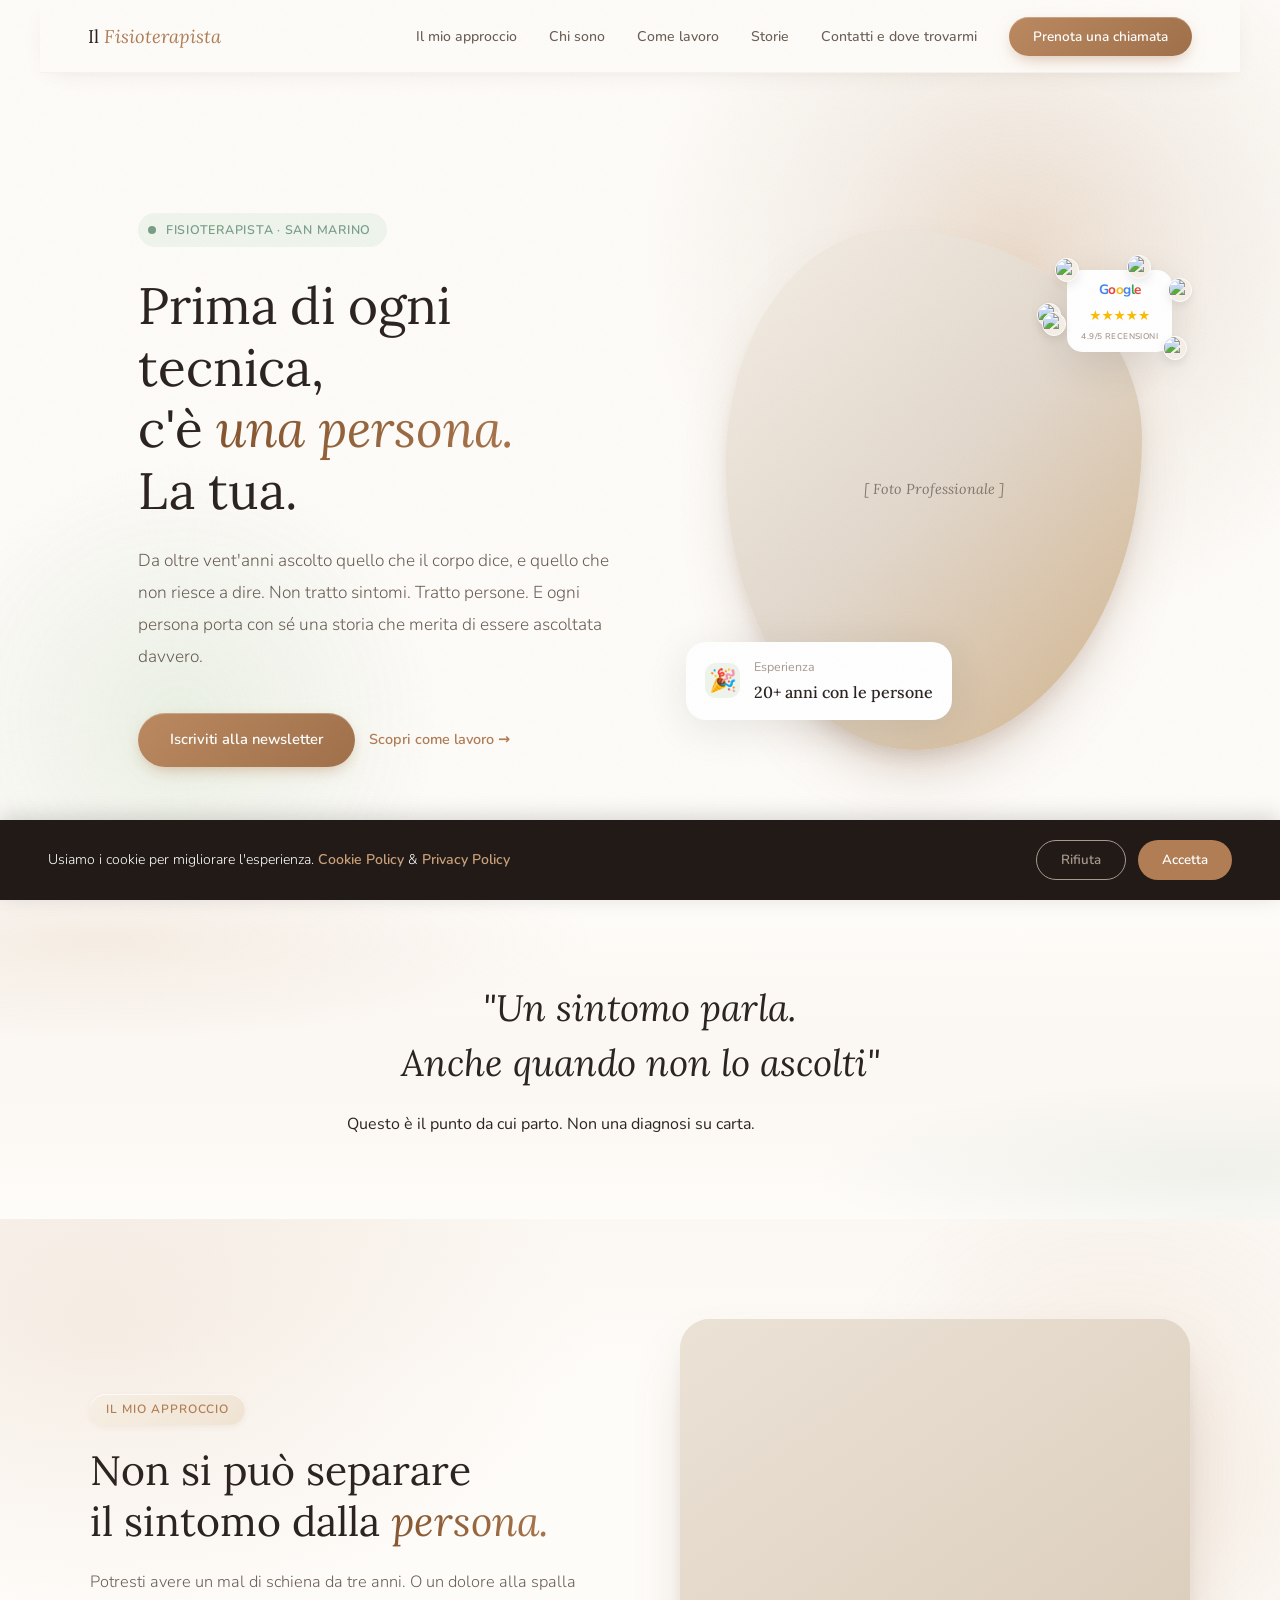
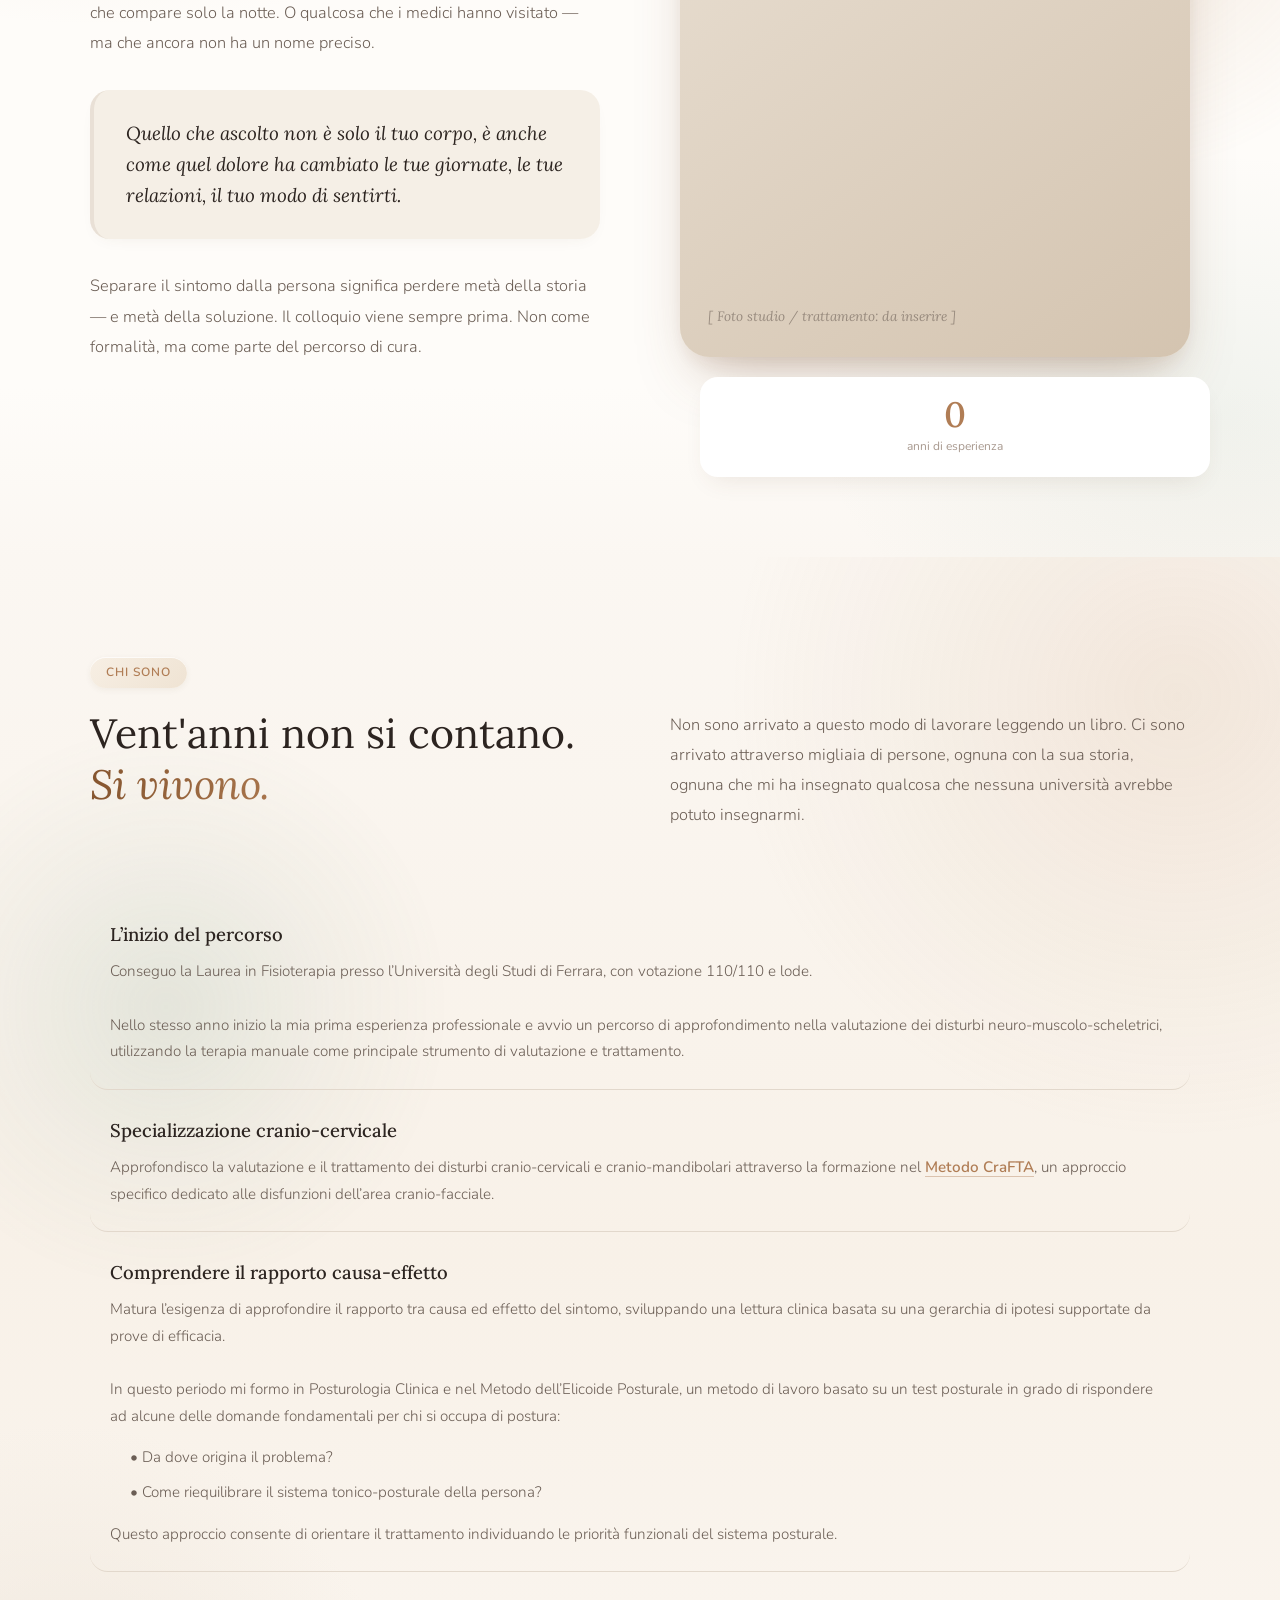
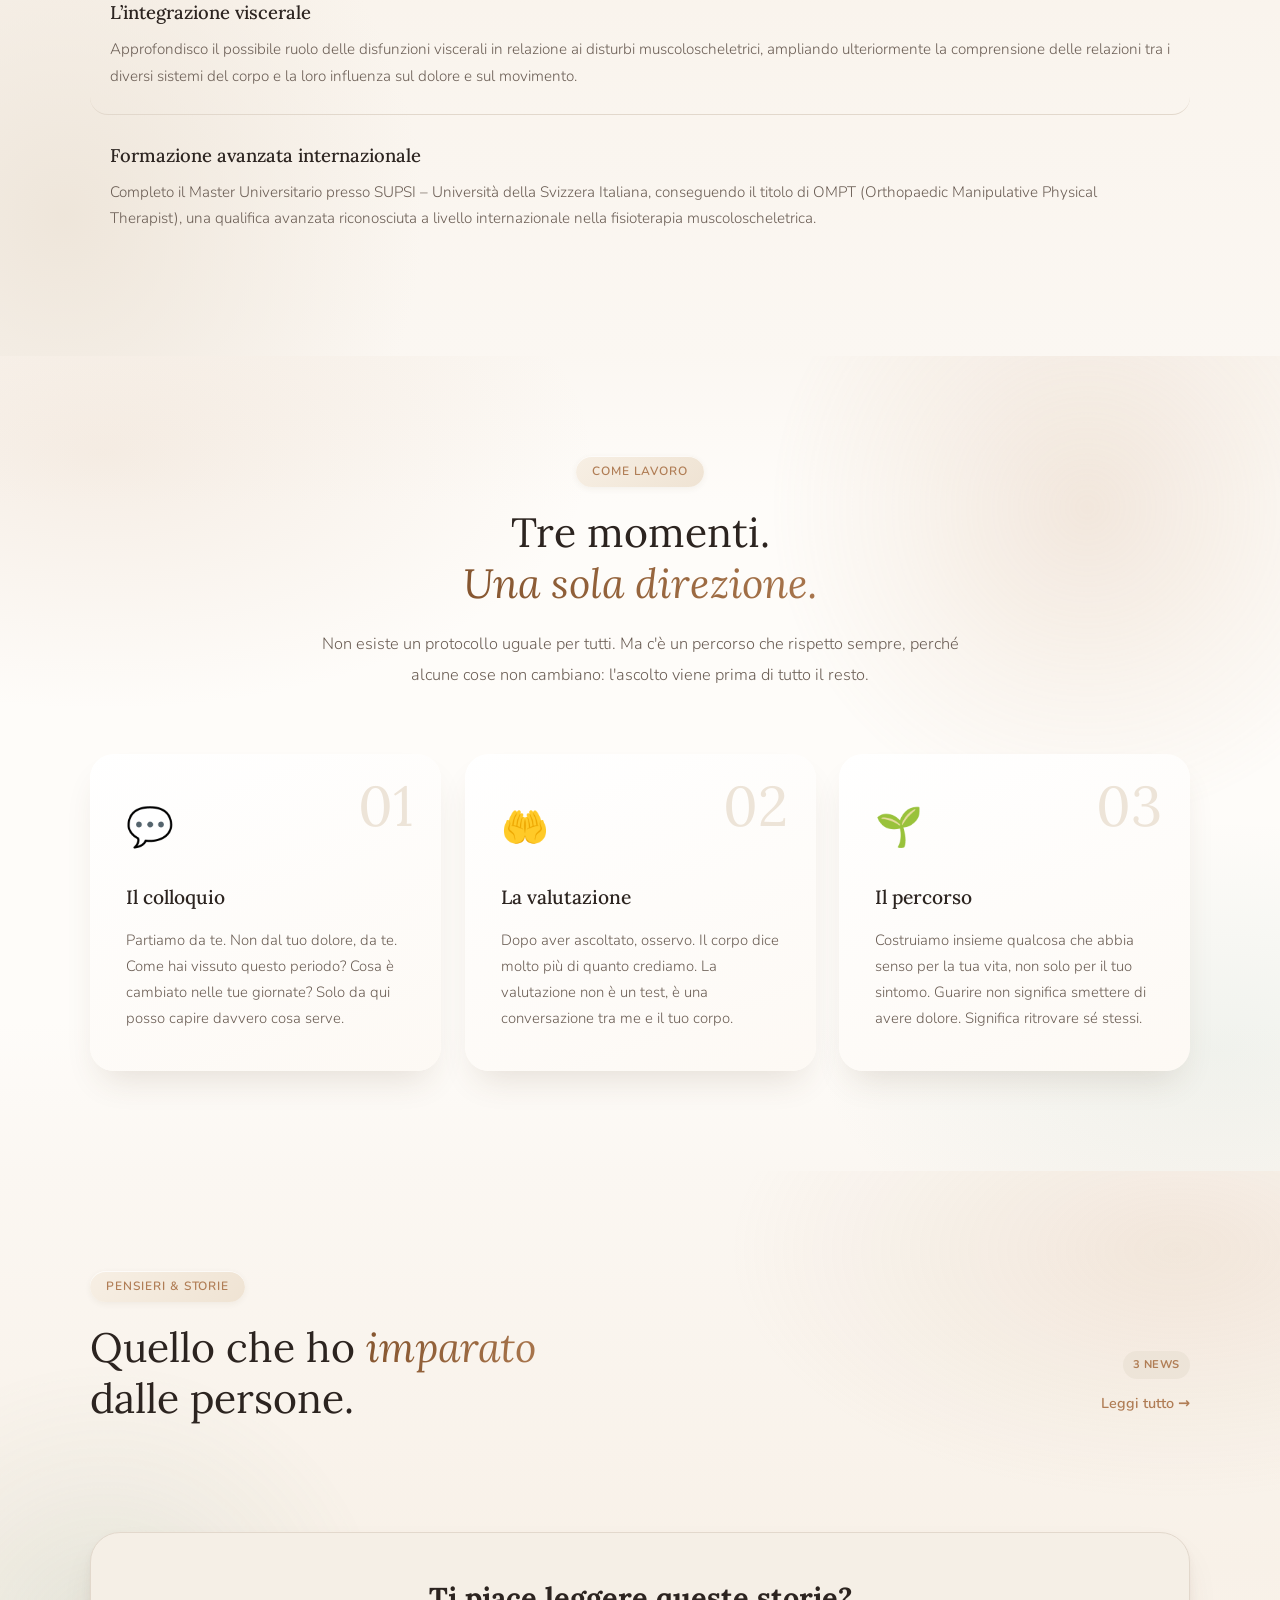
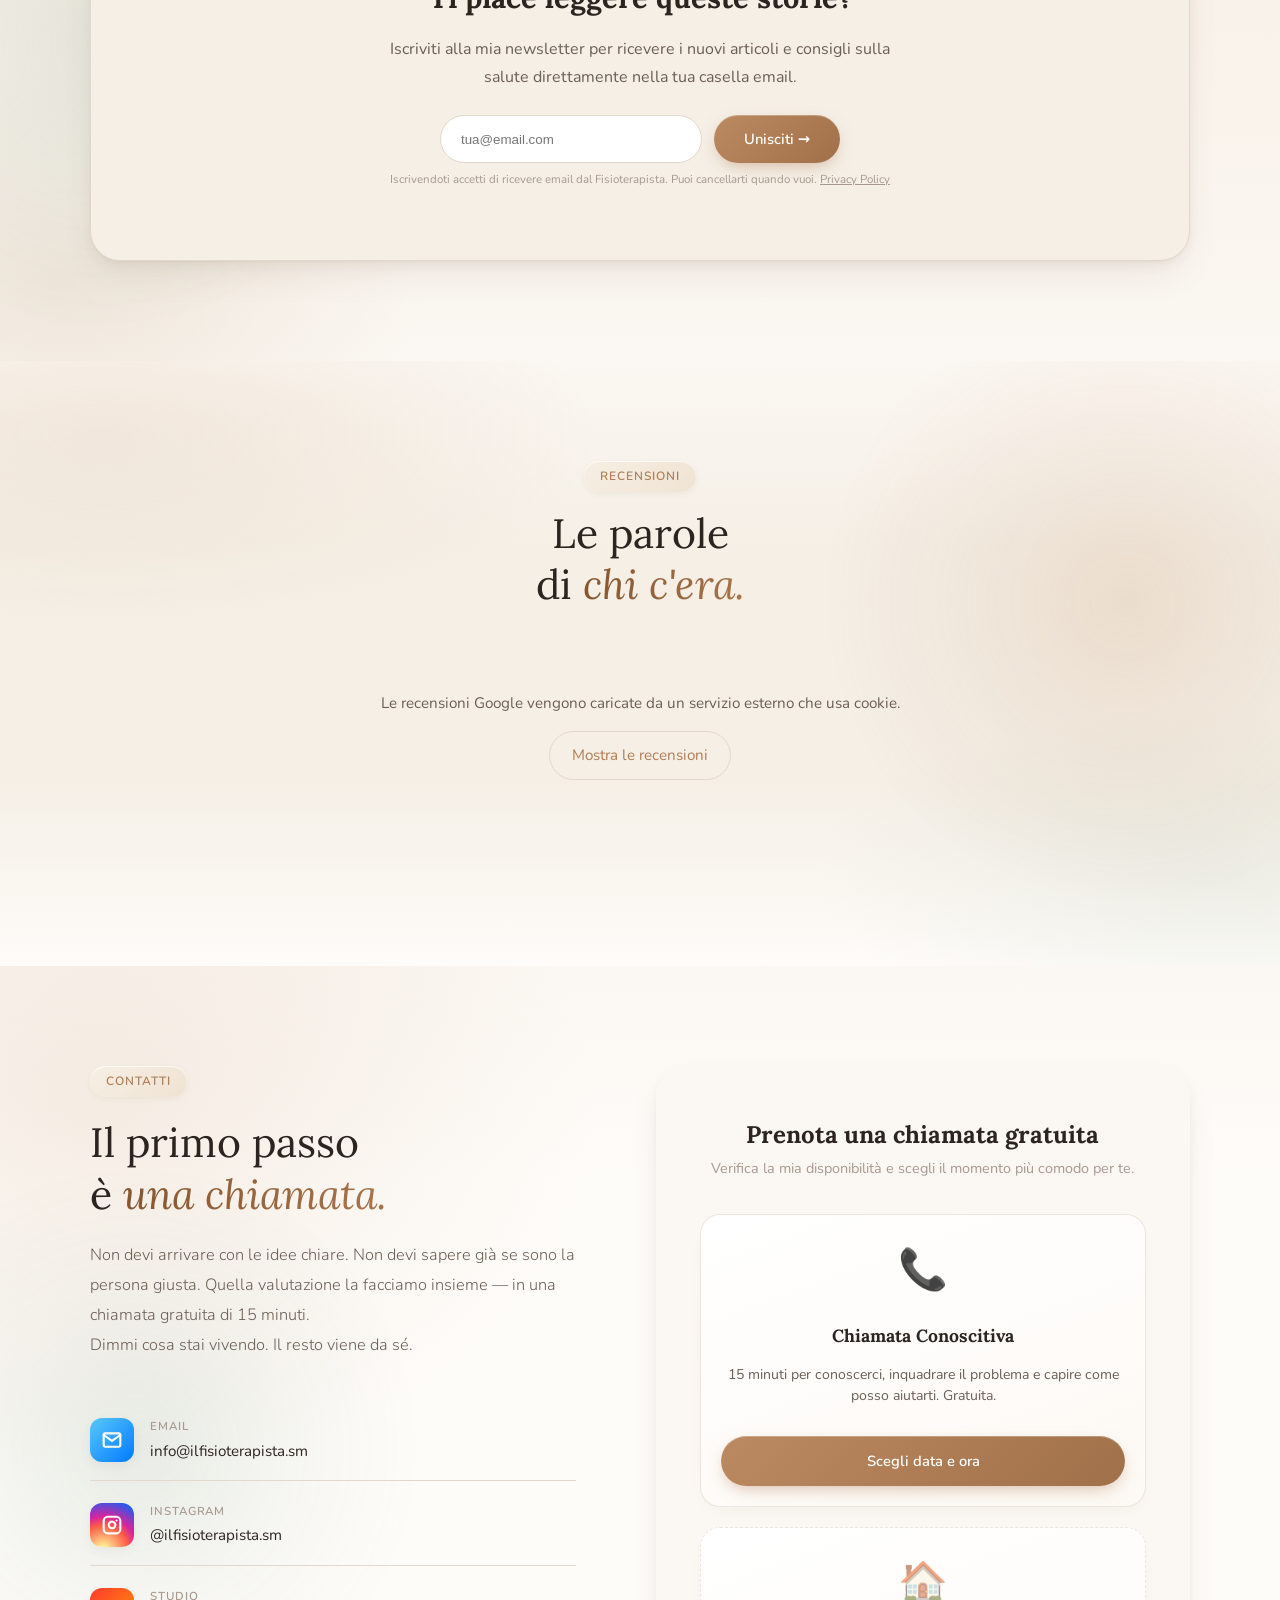
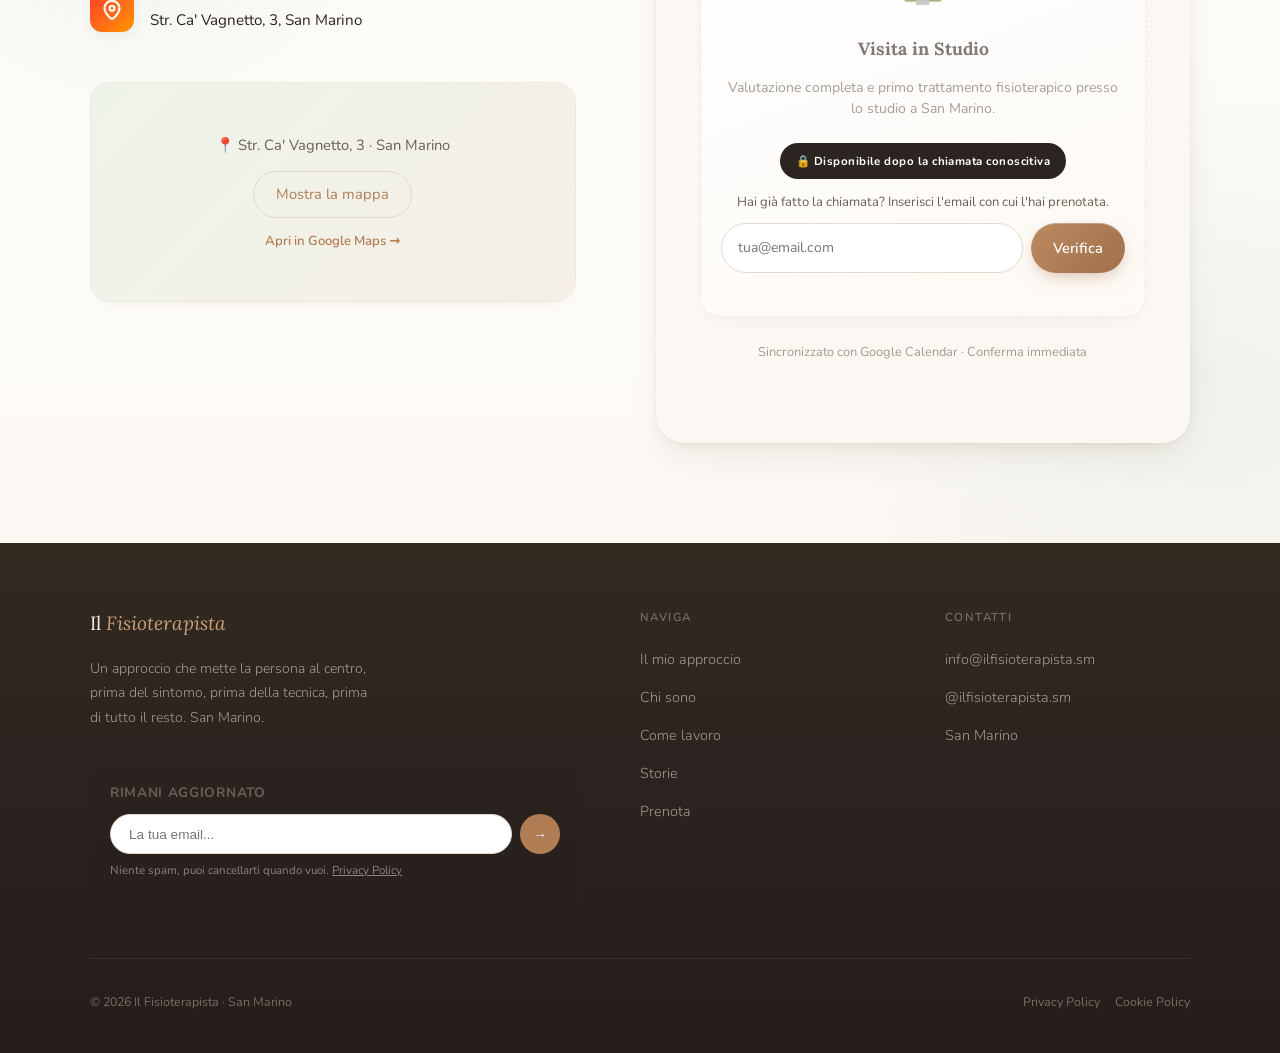
==== commit 11b219cb: "Effetti: riflessi e luci sotto il testo, corsivi dei titoli piu scuri (testo sempre leggibile) Co-Au" ====
--- a/index.html
+++ b/index.html
@@ -22,7 +22,7 @@
 
   <link rel="stylesheet" href="style.css?v=6.3">
   <!-- Effetti grafici attivi: A sfumature, B ombre, D luce col mouse, E scorrimento, F card 3D (classi su <html>) -->
-  <link rel="stylesheet" href="effetti.css?v=1.0">
+  <link rel="stylesheet" href="effetti.css?v=1.1">
   <script src="effetti-motion.js?v=1.0" defer></script>
   <!-- [DEPLOY-TRIGGER-03] -->
 </head>
--- a/effetti.css
+++ b/effetti.css
@@ -33,7 +33,7 @@
 html.fx-a .hero-blob { opacity: 1; width: 760px; height: 760px; background: radial-gradient(circle, rgba(201,160,122,0.35) 0%, rgba(237,228,216,0.5) 35%, transparent 70%); }
 html.fx-a .hero-blob2 { opacity: 0.9; width: 520px; height: 520px; }
 html.fx-a .s-title em, html.fx-a .hero-title em {
-  background: linear-gradient(100deg, #9C6A44 0%, #C9A07A 100%);
+  background: linear-gradient(100deg, #85552F 0%, #A8754C 100%);
   -webkit-background-clip: text; background-clip: text; color: transparent;
 }
 html.fx-a footer { background: linear-gradient(180deg, #33291F 0%, #2C2420 40%, #241D19 100%); }
@@ -138,13 +138,13 @@
 #fx-spot { display: none; }
 html.fx-d #fx-spot {
   display: block; position: fixed; inset: 0; pointer-events: none; z-index: 9997;
-  background: radial-gradient(520px circle at var(--mx, 50%) var(--my, 40%), rgba(214,170,128,0.20), rgba(214,170,128,0.06) 40%, transparent 70%);
+  background: radial-gradient(520px circle at var(--mx, 50%) var(--my, 40%), rgba(214,170,128,0.14), rgba(214,170,128,0.04) 40%, transparent 70%);
   mix-blend-mode: multiply; transition: opacity 0.6s; opacity: var(--spot-o, 0);
 }
-html.fx-d .fx-card { position: relative; }
+html.fx-d .fx-card, html.fx-f .fx-card { position: relative; isolation: isolate; } /* i riflessi stanno sotto il testo */
 html.fx-d .fx-card::after {
-  content: ""; position: absolute; inset: 0; border-radius: inherit; pointer-events: none; z-index: 2;
-  background: radial-gradient(380px circle at var(--cx, 50%) var(--cy, 50%), rgba(255,255,255,0.55), transparent 45%);
+  content: ""; position: absolute; inset: 0; border-radius: inherit; pointer-events: none; z-index: -1;
+  background: radial-gradient(380px circle at var(--cx, 50%) var(--cy, 50%), rgba(232,200,165,0.35), rgba(255,255,255,0.0) 50%);
   opacity: 0; transition: opacity 0.4s;
 }
 html.fx-d .fx-card:hover::after { opacity: 1; }
@@ -192,8 +192,8 @@
   box-shadow: calc(var(--ry, 0deg) / 1deg * -2.2px) calc(14px + var(--rx, 0deg) / 1deg * 2.2px) 40px -14px rgba(92,64,40,0.30);
 }
 html.fx-f .fx-card::before {
-  content: ""; position: absolute; inset: 0; border-radius: inherit; pointer-events: none; z-index: 3;
-  background: linear-gradient(115deg, transparent 35%, rgba(255,255,255,0.45) 50%, transparent 65%);
+  content: ""; position: absolute; inset: 0; border-radius: inherit; pointer-events: none; z-index: -1;
+  background: linear-gradient(115deg, transparent 35%, rgba(225,190,150,0.22) 50%, transparent 65%);
   background-size: 250% 100%; background-position: var(--shine, 120%) 0;
   opacity: 0; transition: opacity 0.4s;
 }
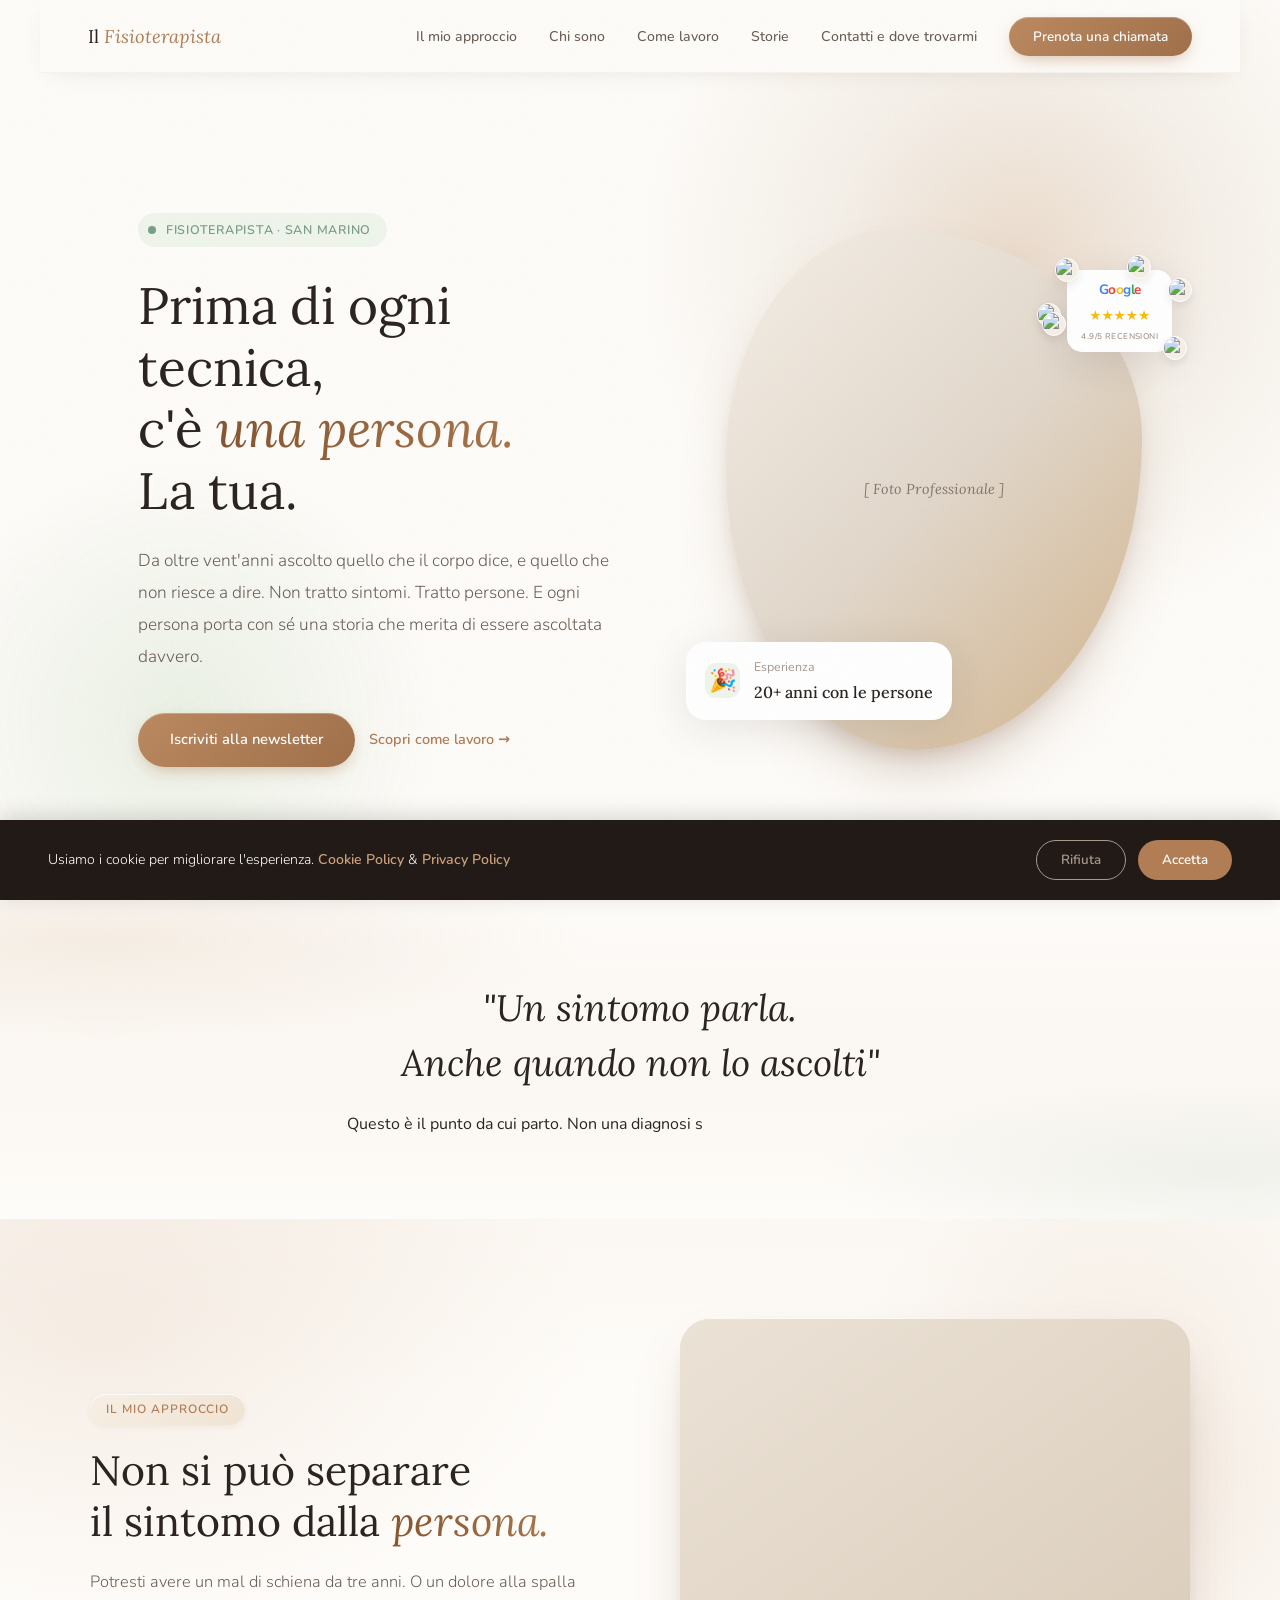
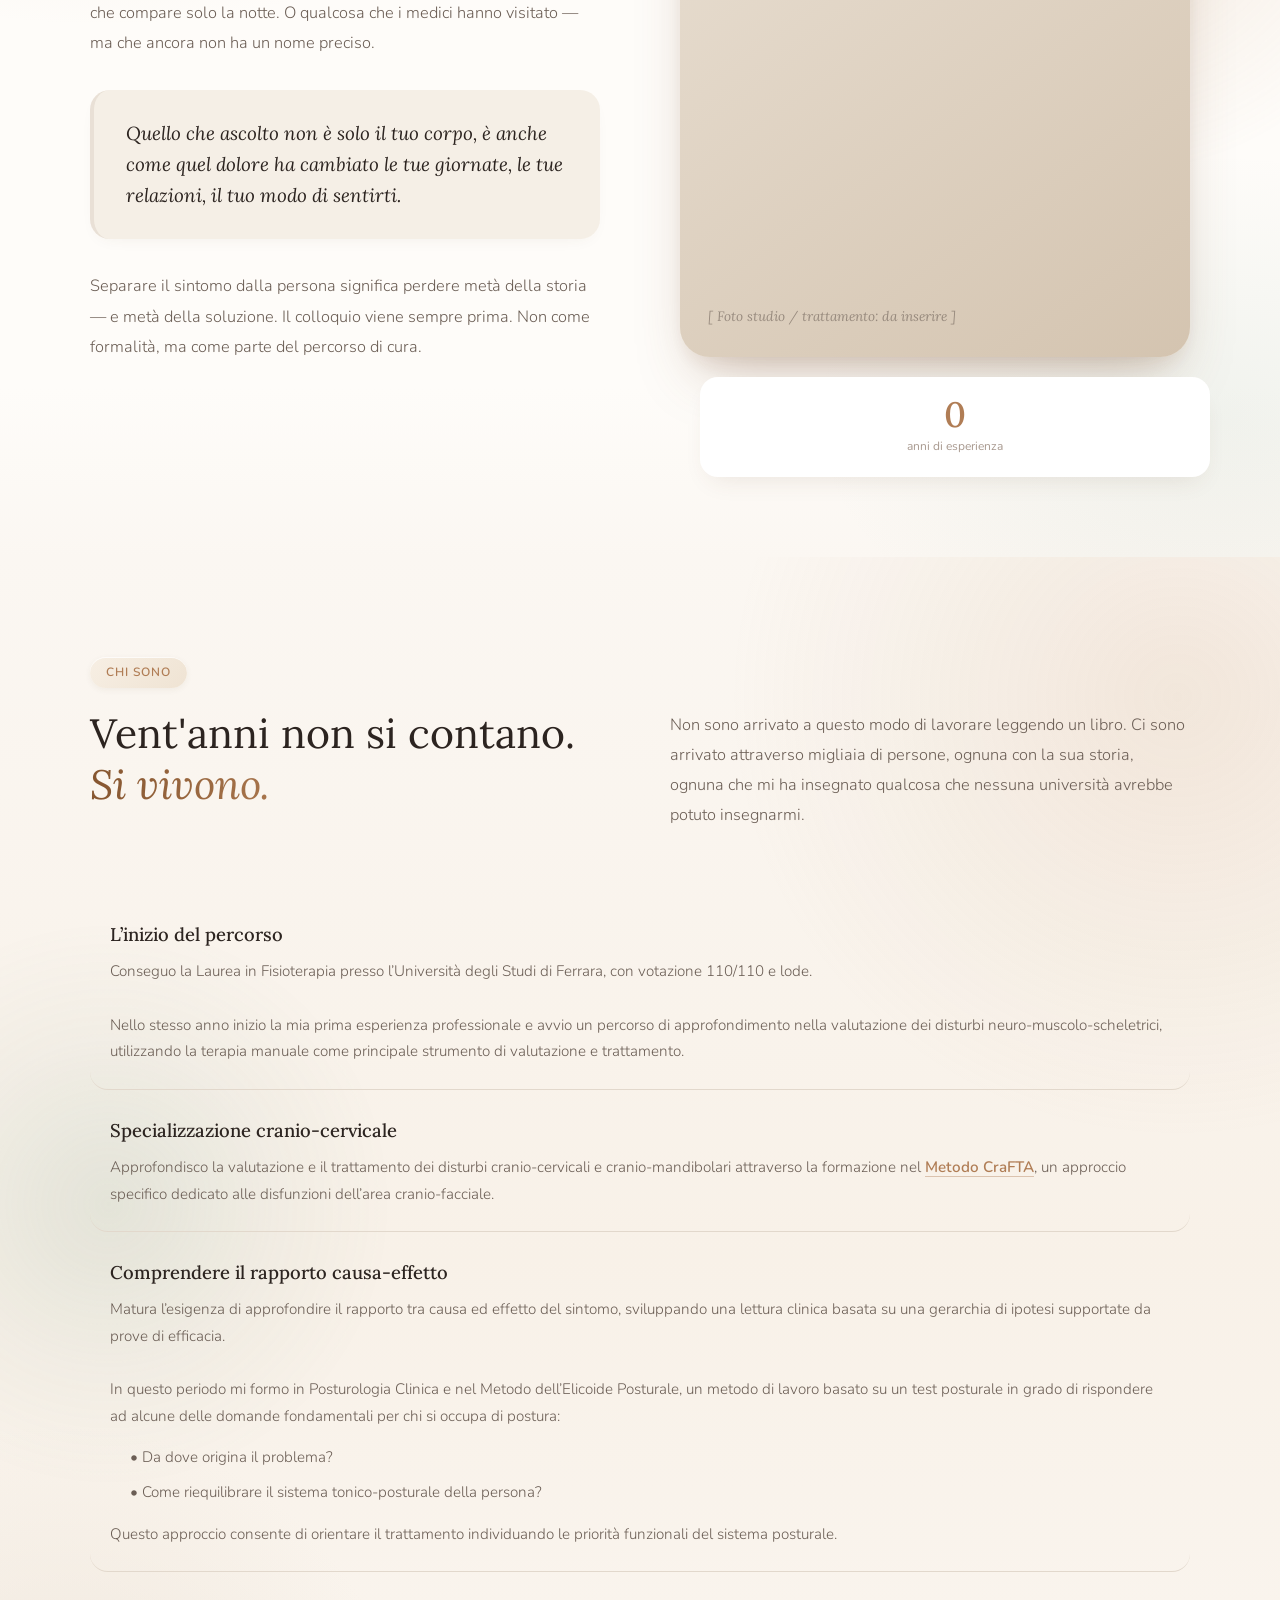
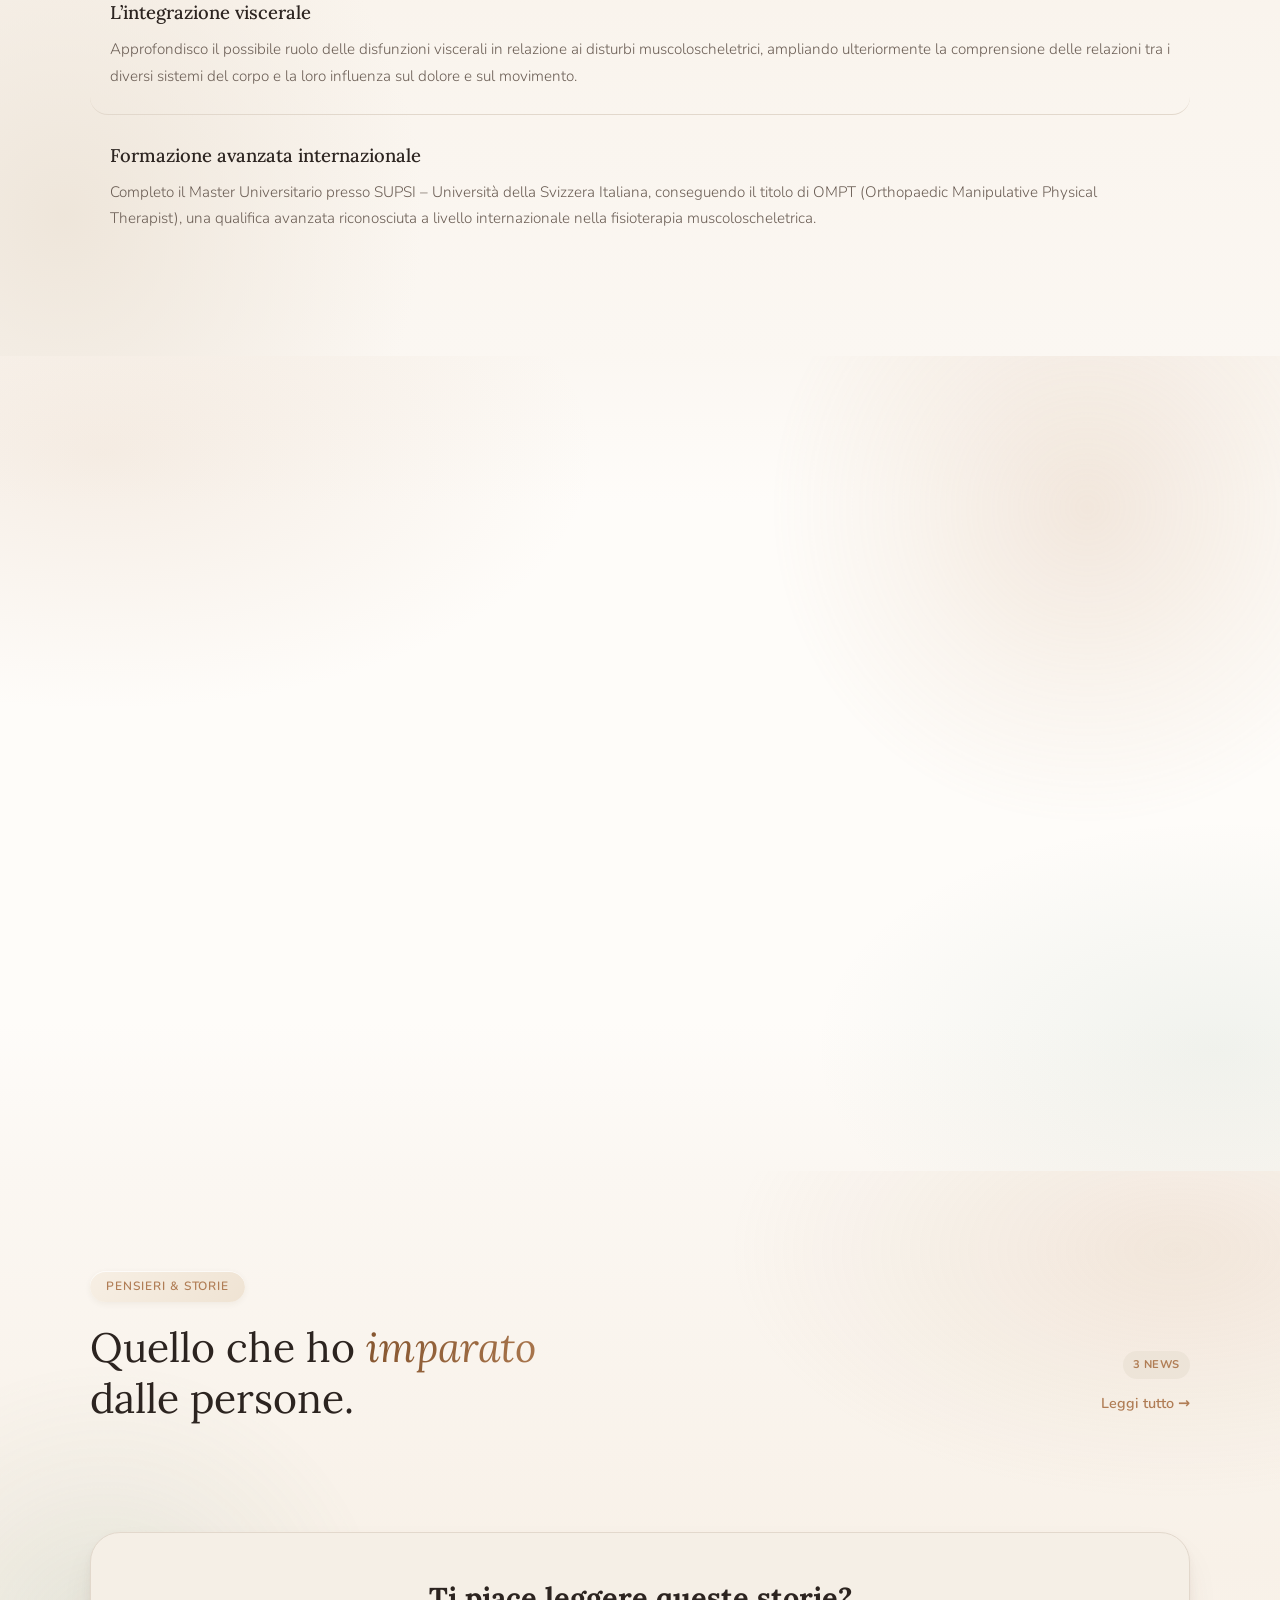
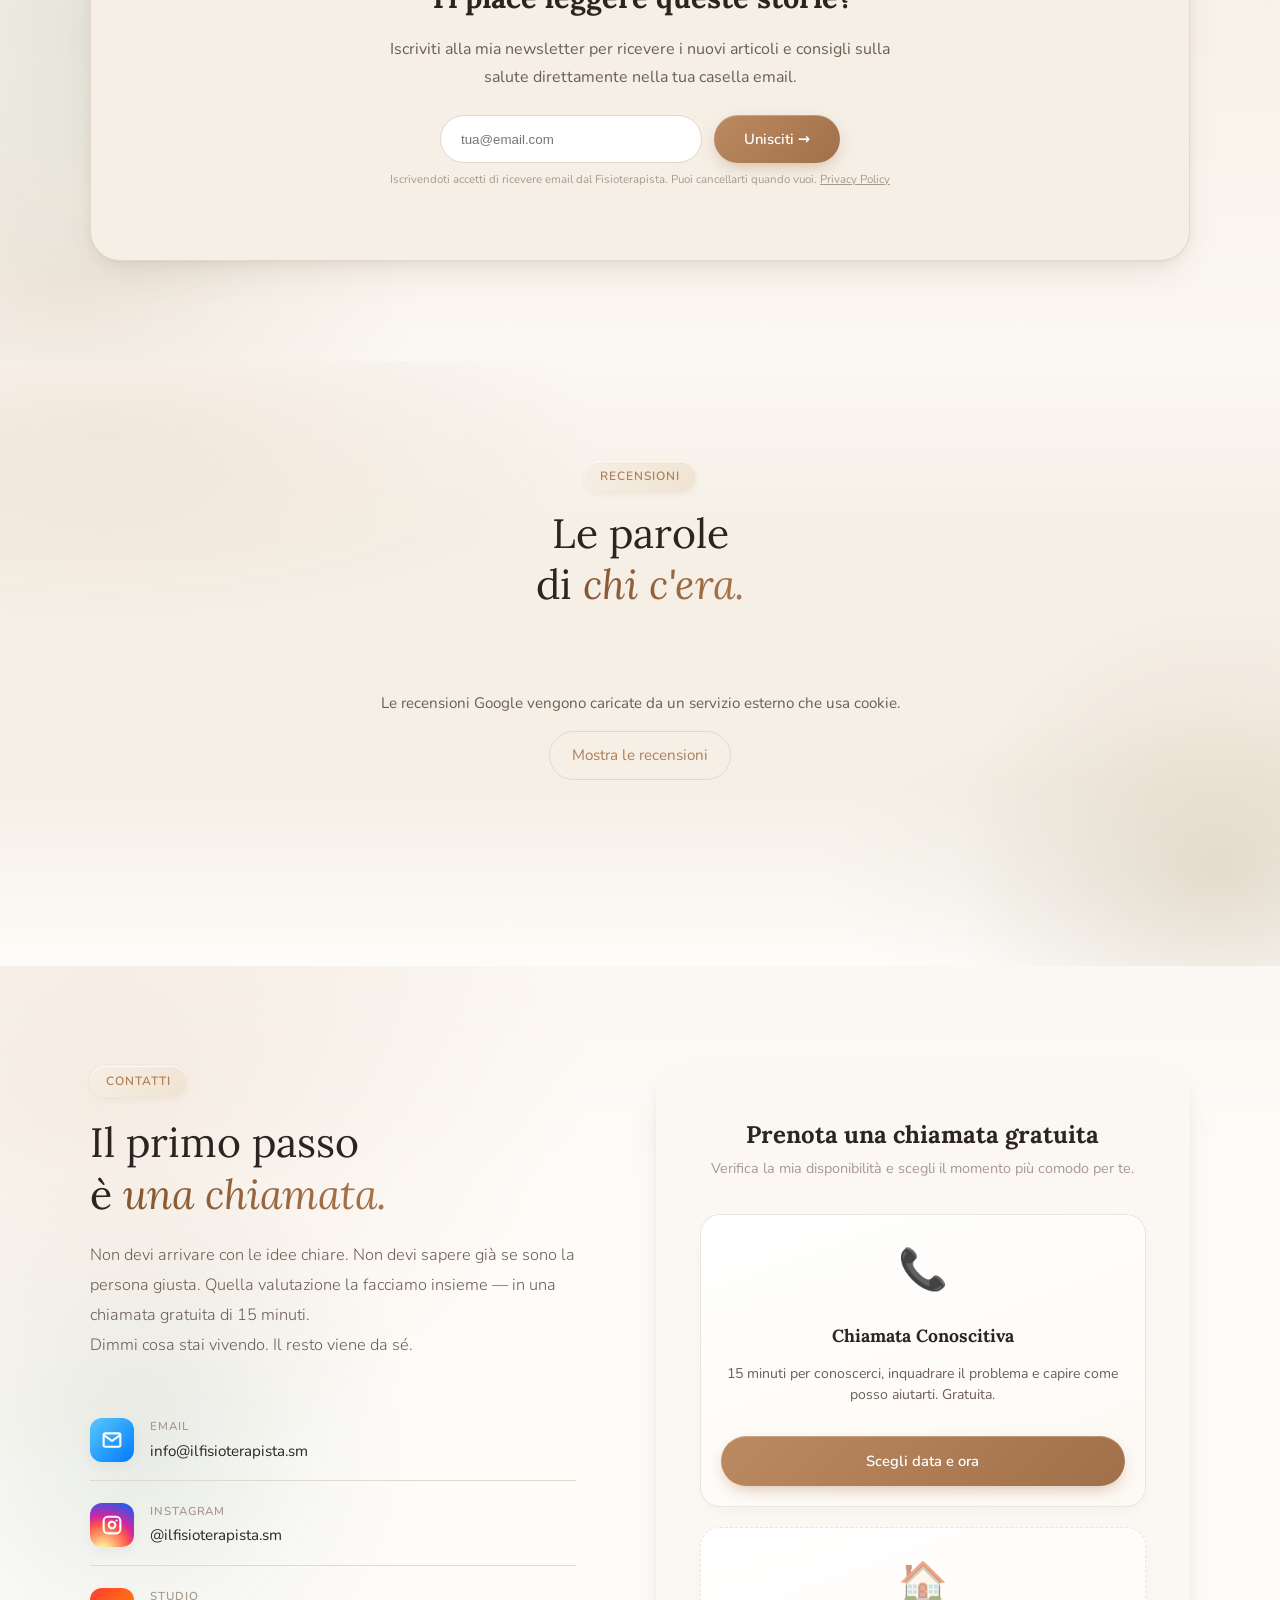
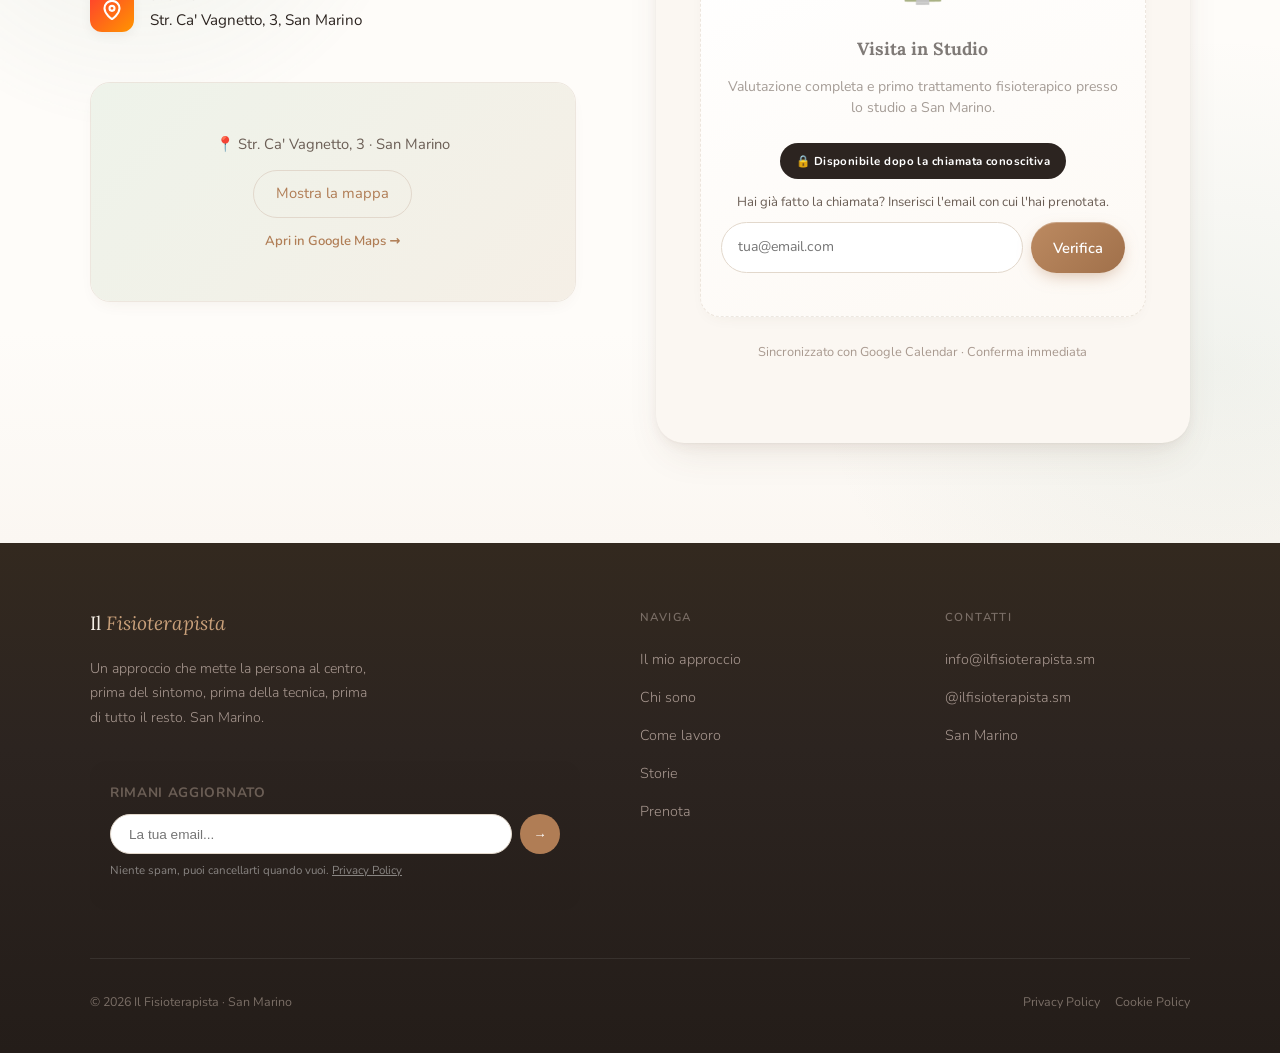
==== commit a0ca531d: "Card 3D: piatte da ferme e inclinazione piu lieve, testo sempre nitido Co-Authored-By: Claude Opus 5" ====
--- a/index.html
+++ b/index.html
@@ -22,8 +22,8 @@
 
   <link rel="stylesheet" href="style.css?v=6.3">
   <!-- Effetti grafici attivi: A sfumature, B ombre, D luce col mouse, E scorrimento, F card 3D (classi su <html>) -->
-  <link rel="stylesheet" href="effetti.css?v=1.1">
-  <script src="effetti-motion.js?v=1.0" defer></script>
+  <link rel="stylesheet" href="effetti.css?v=1.2">
+  <script src="effetti-motion.js?v=1.1" defer></script>
   <!-- [DEPLOY-TRIGGER-03] -->
 </head>
 
--- a/effetti.css
+++ b/effetti.css
@@ -183,9 +183,12 @@
    dal lato opposto e passa un riflesso, come un oggetto vero.
    --------------------------------------------------------------------- */
 html.fx-f .fx-card {
-  transform: perspective(900px) rotateX(var(--rx, 0deg)) rotateY(var(--ry, 0deg)) translateZ(0);
+  /* da ferma la card è piatta: il testo resta perfettamente nitido */
   transition: transform 0.5s cubic-bezier(.2,.7,.2,1), box-shadow 0.5s ease;
-  transform-style: preserve-3d;
+}
+html.fx-f .fx-card.fx-tilting {
+  transform: perspective(1200px) rotateX(var(--rx, 0deg)) rotateY(var(--ry, 0deg));
+  -webkit-font-smoothing: antialiased; backface-visibility: hidden;
 }
 html.fx-f .fx-card.fx-tilting { transition: transform 0.12s linear, box-shadow 0.12s linear; }
 html.fx-f .fx-card.fx-tilting {
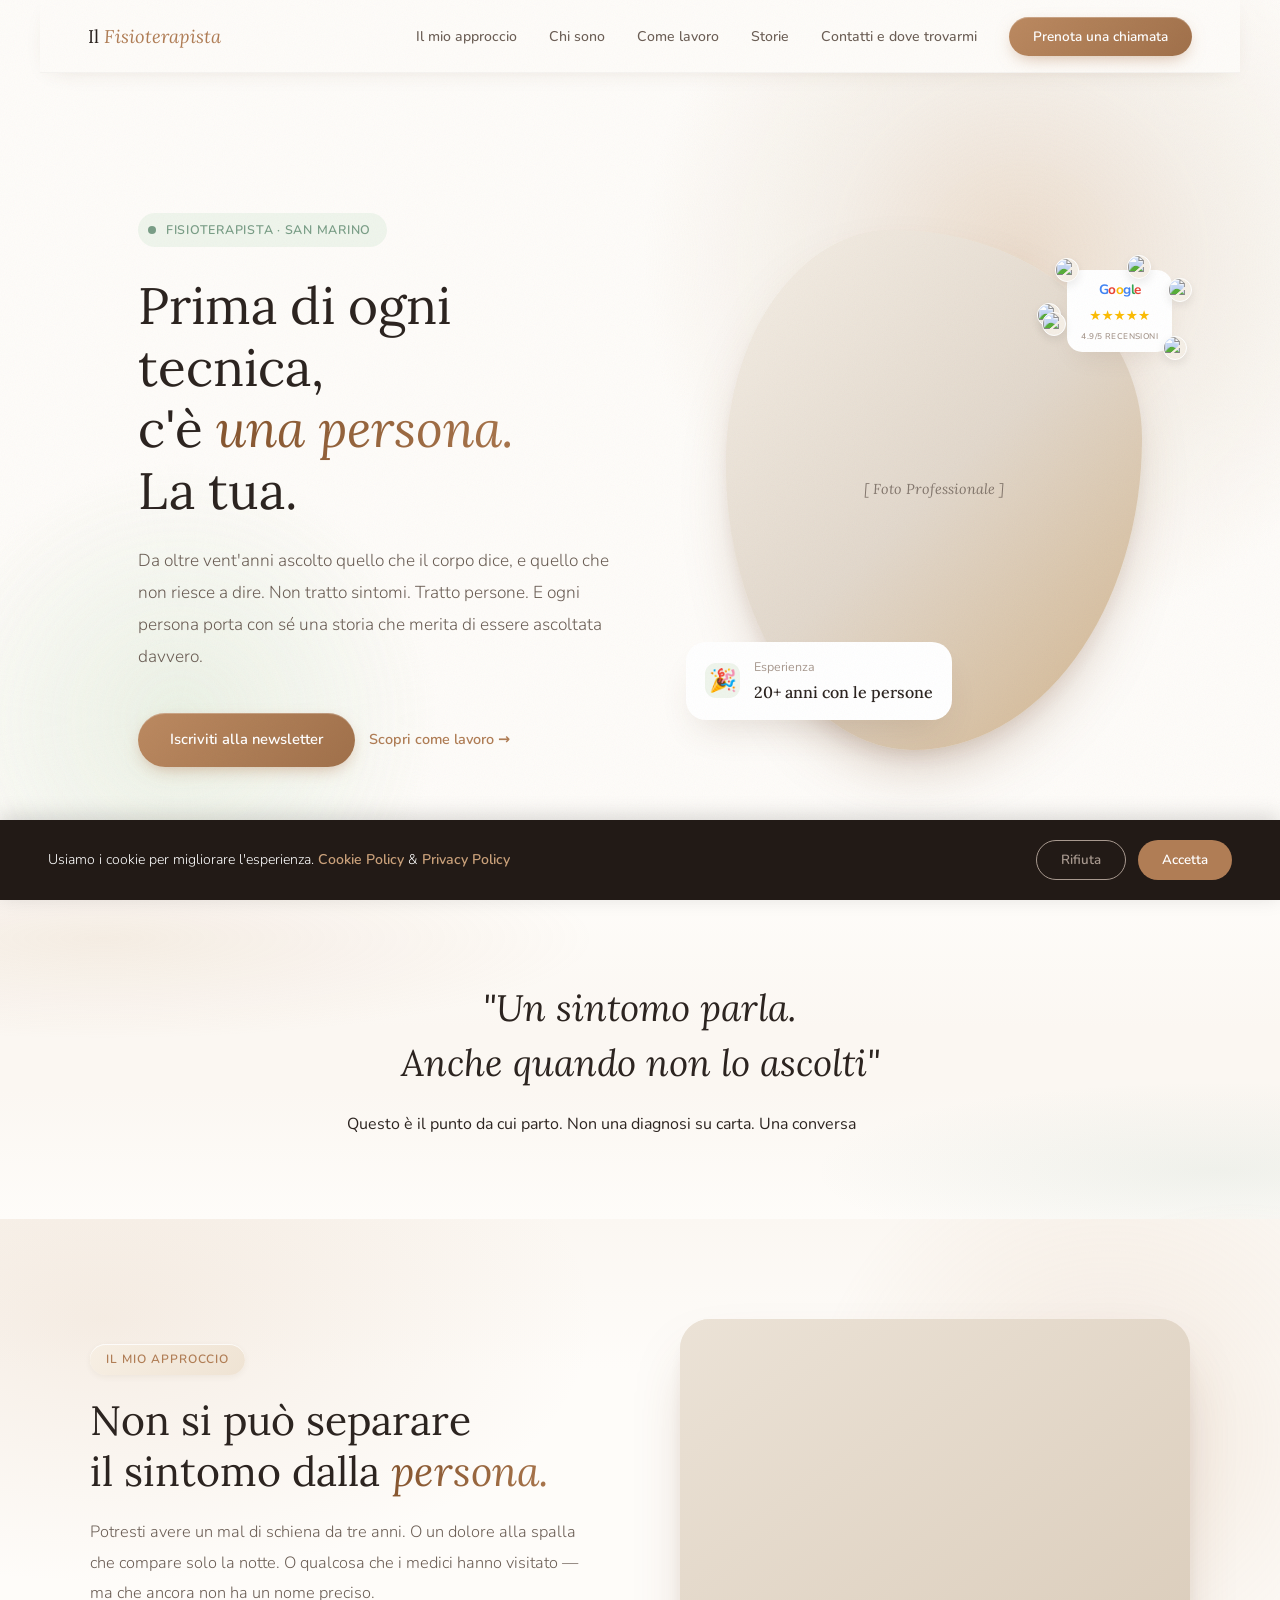
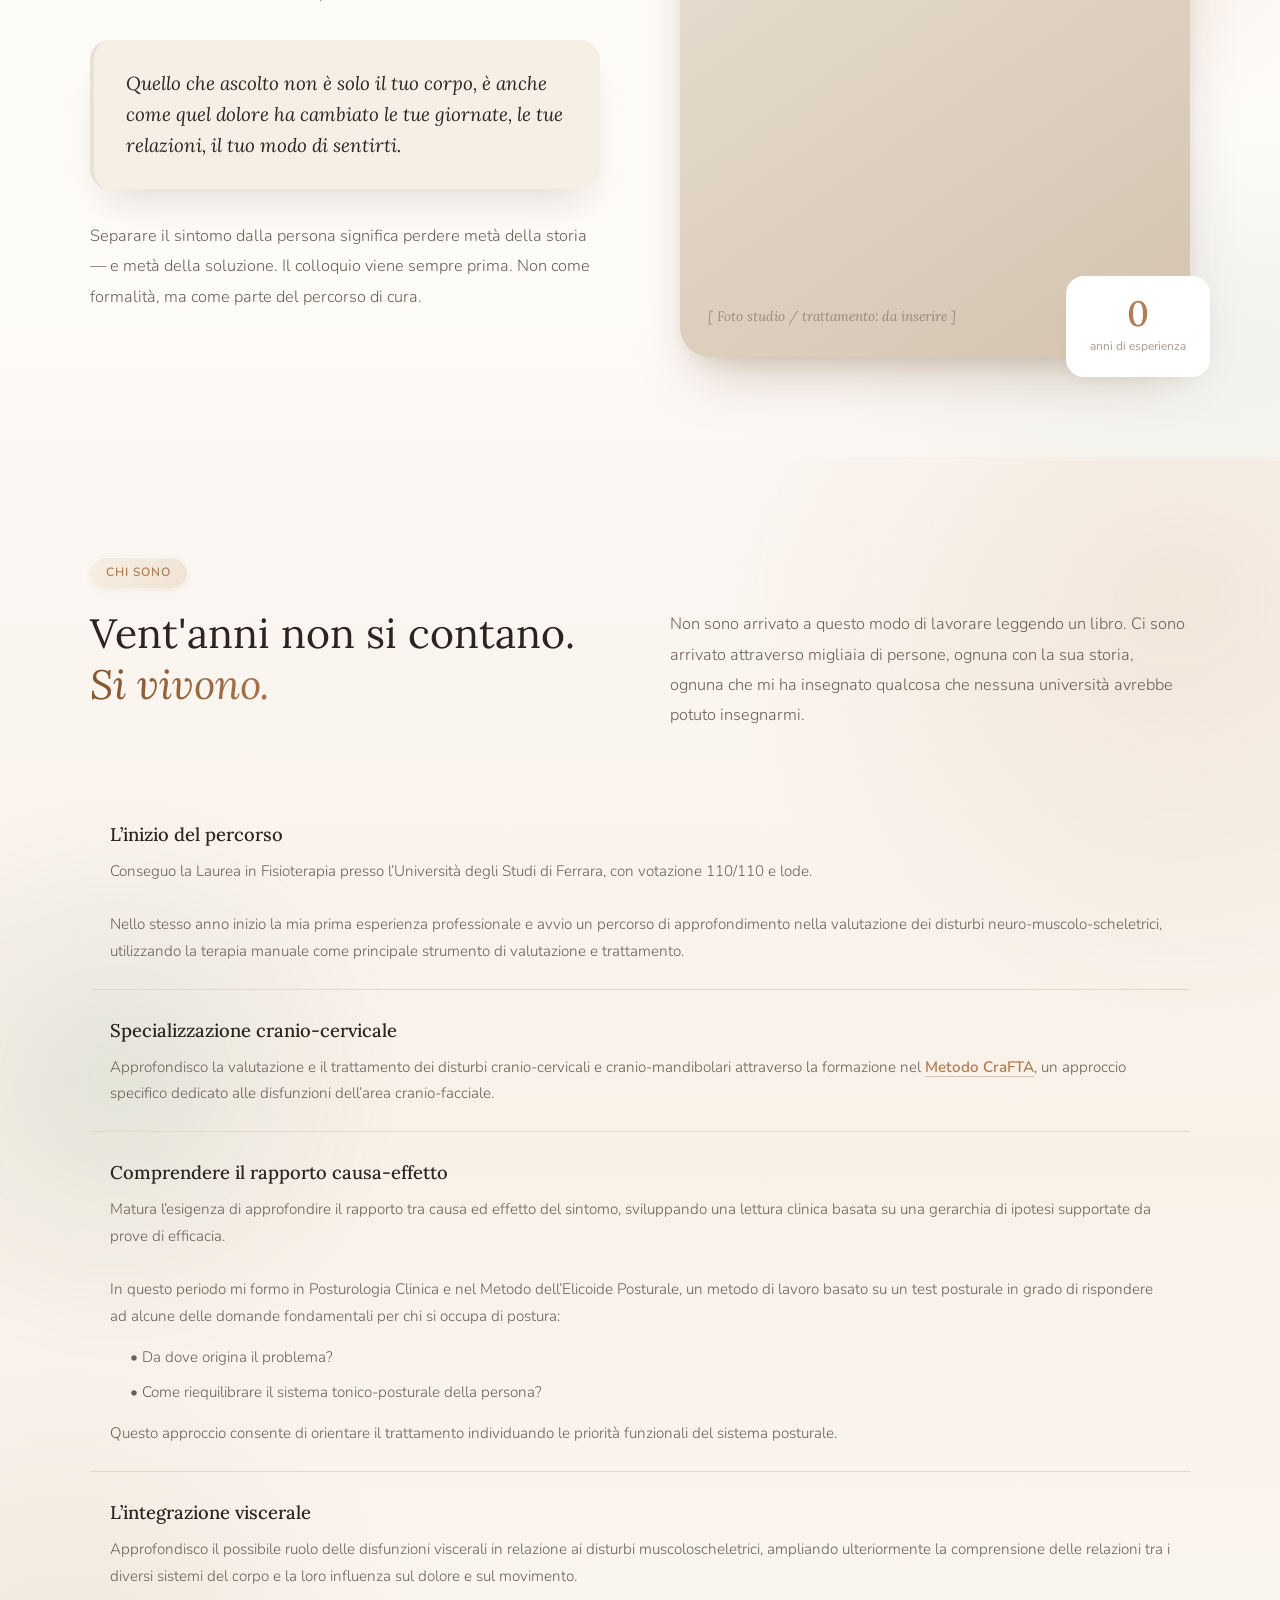
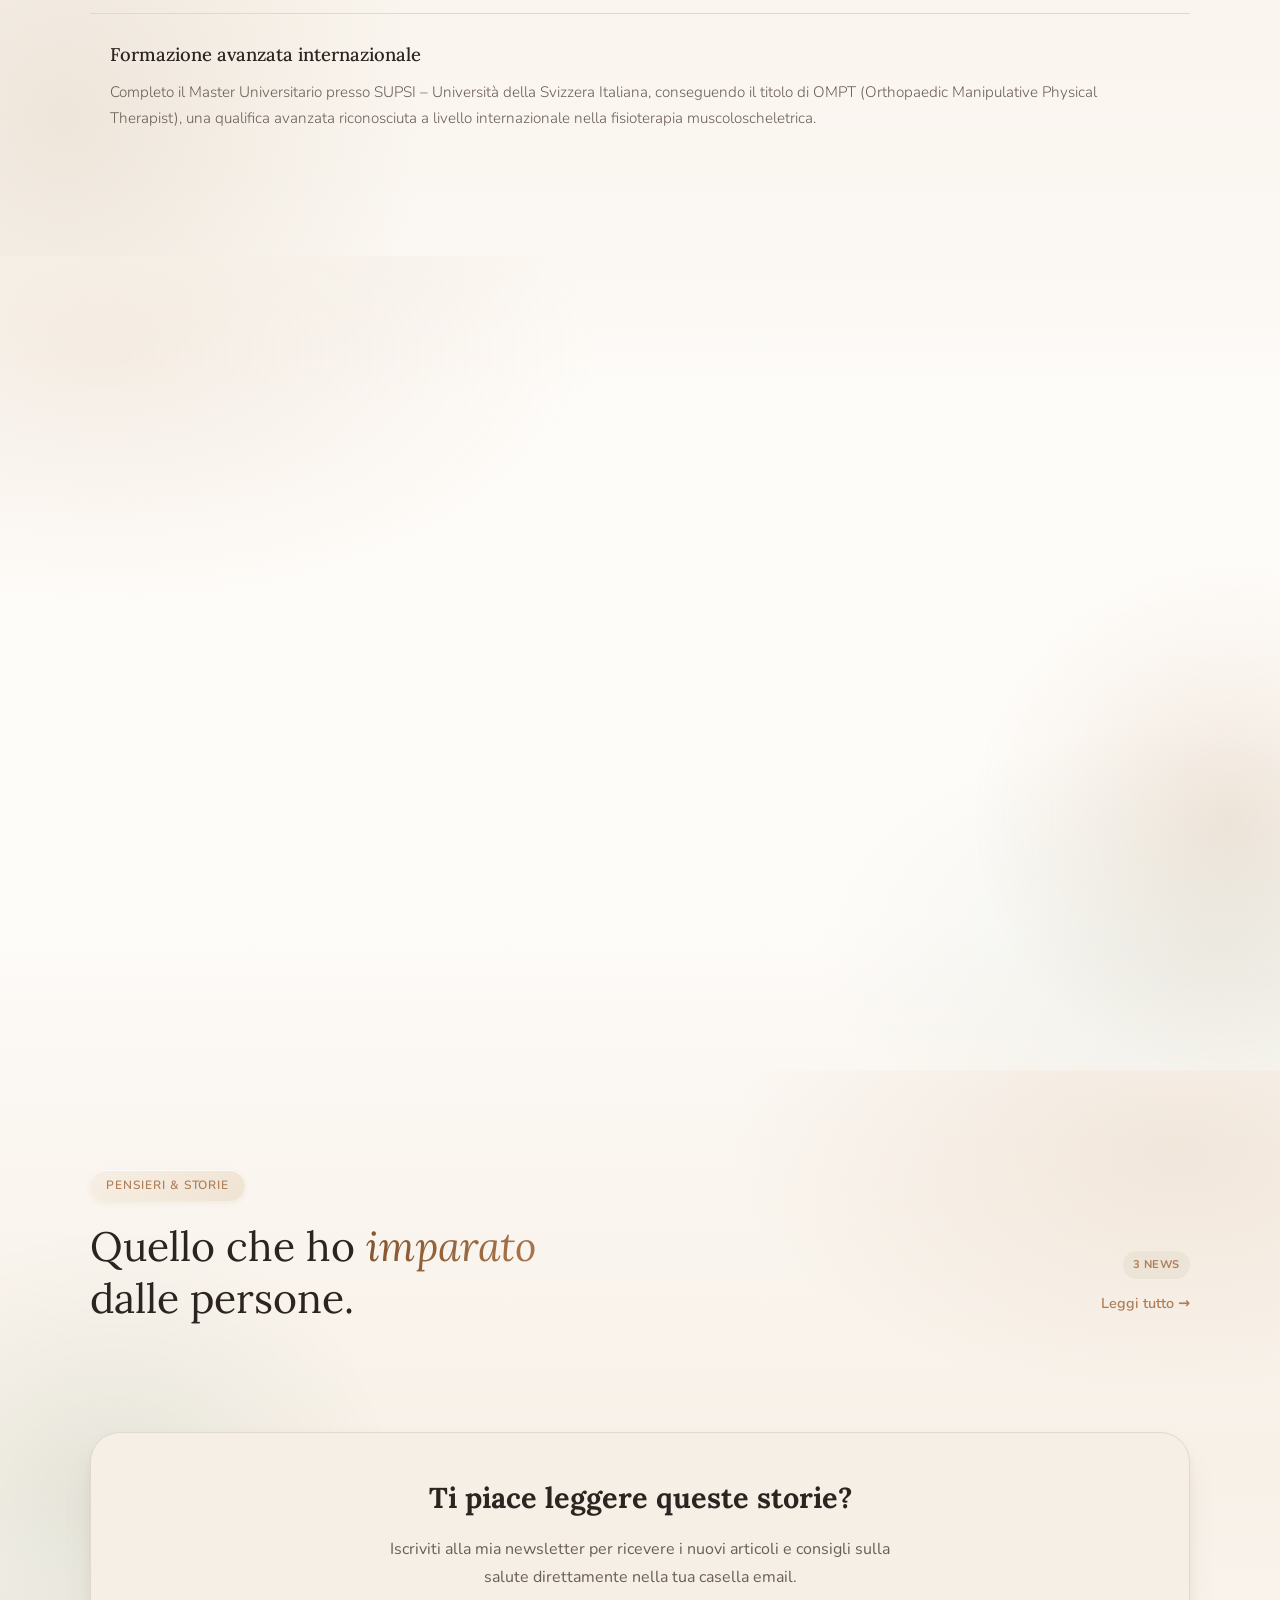
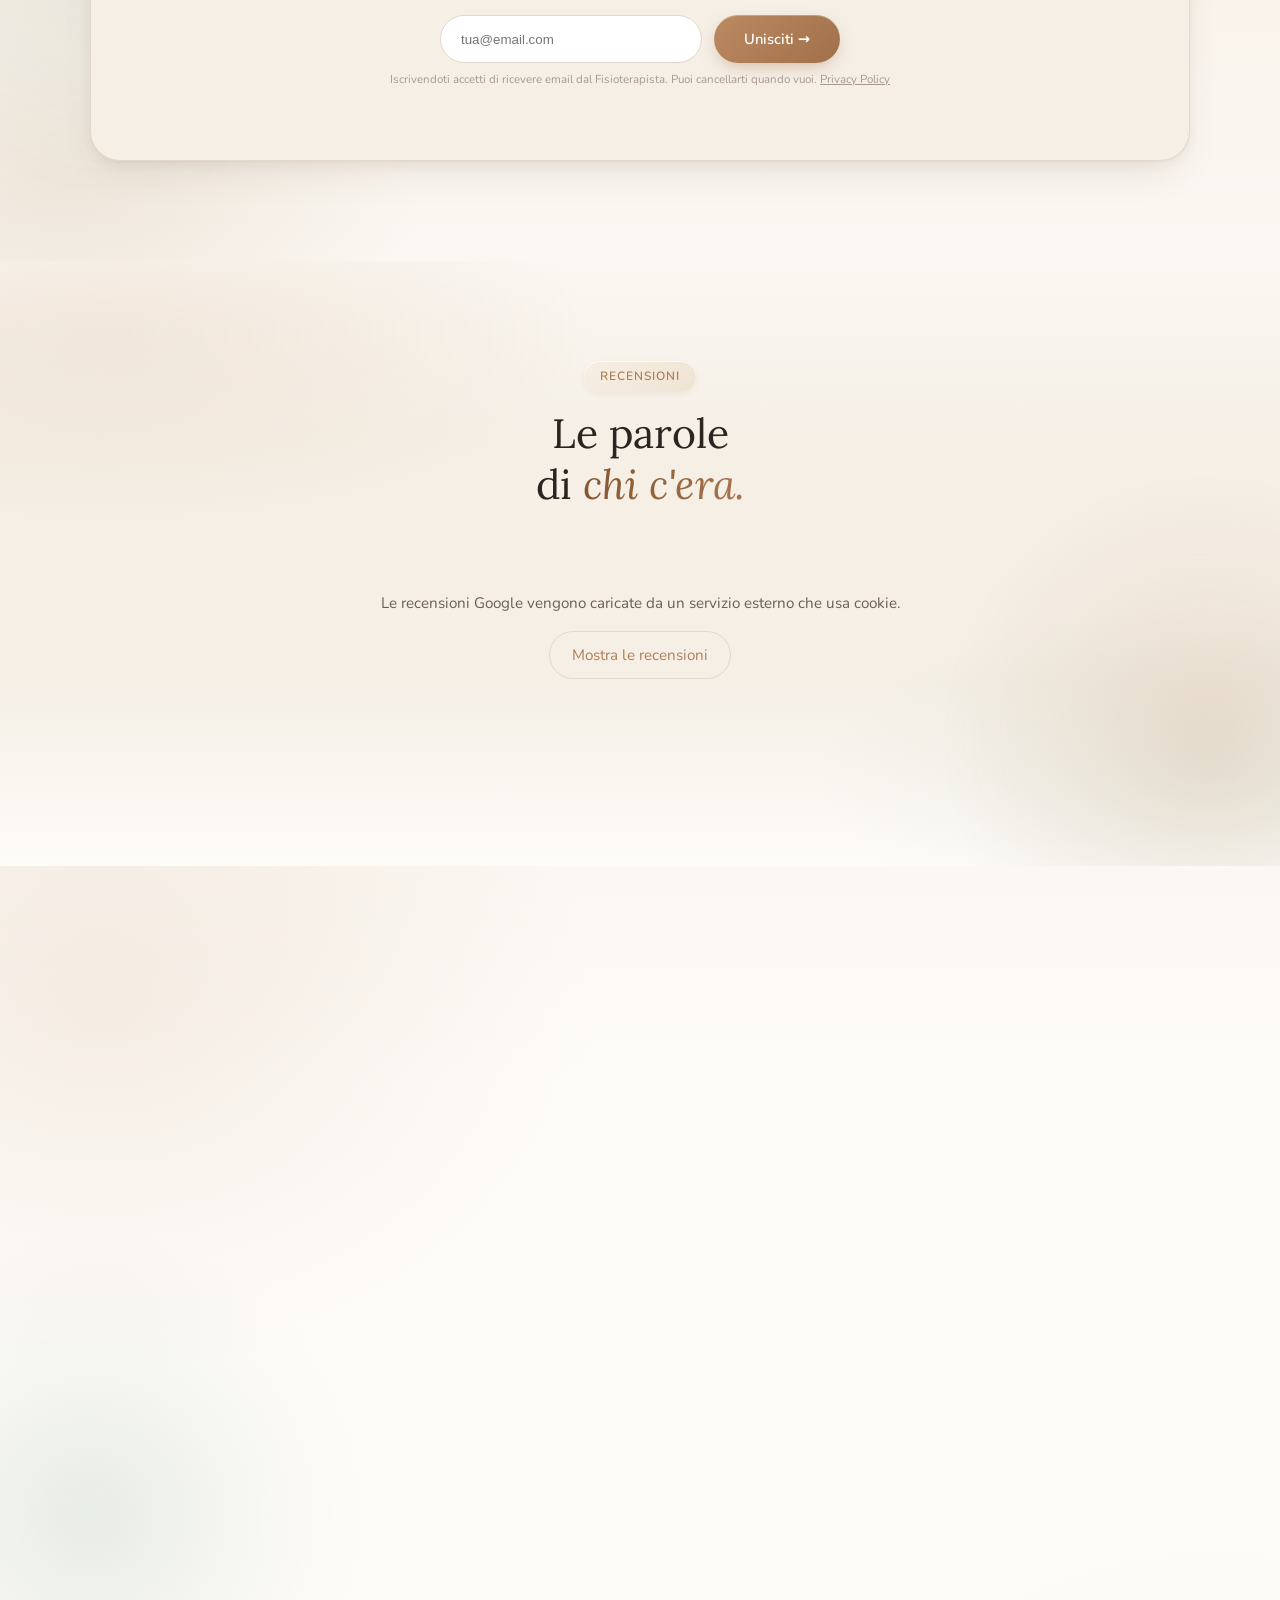
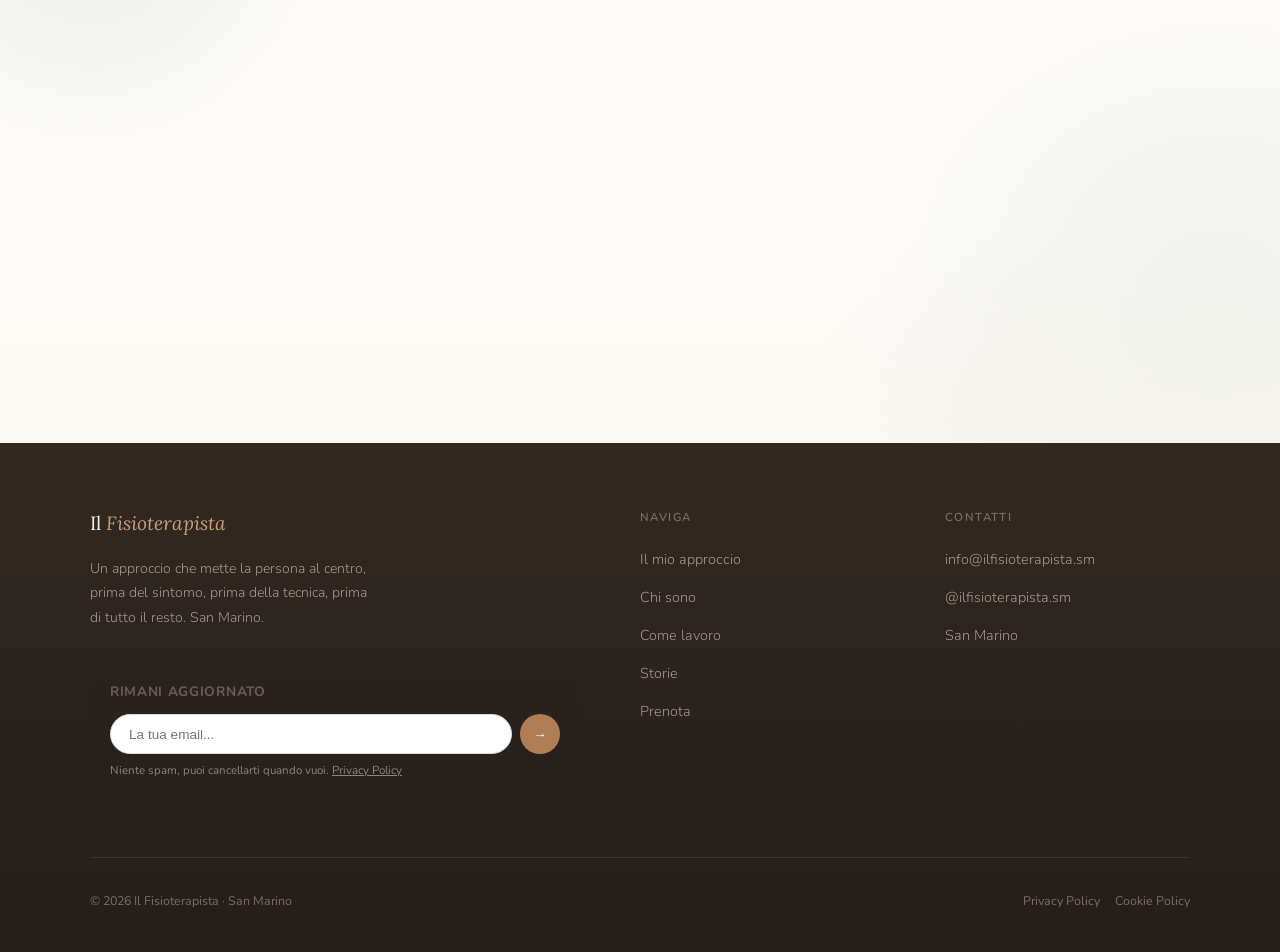
==== commit 99056188: "Card: comportamento unico e identico per tutte (sollevamento, ombra, riflesso, inclinazione proporzi" ====
--- a/index.html
+++ b/index.html
@@ -22,8 +22,8 @@
 
   <link rel="stylesheet" href="style.css?v=6.3">
   <!-- Effetti grafici attivi: A sfumature, B ombre, D luce col mouse, E scorrimento, F card 3D (classi su <html>) -->
-  <link rel="stylesheet" href="effetti.css?v=1.2">
-  <script src="effetti-motion.js?v=1.1" defer></script>
+  <link rel="stylesheet" href="effetti.css?v=2.0">
+  <script src="effetti-motion.js?v=2.0" defer></script>
   <!-- [DEPLOY-TRIGGER-03] -->
 </head>
 
@@ -270,7 +270,7 @@
       </div>
 
       <!-- NEW CTA IN STORIES -->
-      <div class="fade-up" style="margin-top: 60px; background: var(--bg3); padding: 40px; border-radius: 30px; text-align: center; border: 1px solid var(--line);">
+      <div class="fade-up fx-box" style="margin-top: 60px; background: var(--bg3); padding: 40px; border-radius: 30px; text-align: center; border: 1px solid var(--line);">
         <h3 style="font-family: var(--font-serif); font-size: 1.8rem; margin-bottom: 12px;">Ti piace leggere queste storie?</h3>
         <p style="color: var(--text-mid); margin-bottom: 24px; max-width: 500px; margin-left: auto; margin-right: auto;">Iscriviti alla mia newsletter per ricevere i nuovi articoli e consigli sulla salute direttamente nella tua casella email.</p>
         <div style="display: flex; gap: 12px; max-width: 400px; margin: 0 auto; flex-wrap: wrap; justify-content: center;">
@@ -629,7 +629,7 @@
     </div>
   </div>
 
-  <script src="main.js?v=13.0" defer></script>
+  <script src="main.js?v=14.0" defer></script>
   <script src="admin.js?v=12.0" defer></script>
   <script src="https://unpkg.com/@studio-freight/lenis@1.0.42/dist/lenis.min.js"></script>
   <script>
--- a/effetti.css
+++ b/effetti.css
@@ -61,12 +61,7 @@
 html.fx-b .step-card, html.fx-b .storia-card, html.fx-b .booking-option-card {
   background: linear-gradient(160deg, #FFFFFF 0%, #FDF9F4 100%);
 }
-html.fx-b .step-card:hover,
-html.fx-b .storia-card:hover,
-html.fx-b .booking-option-card:not(.locked):hover {
-  transform: translateY(-6px);
-  box-shadow: var(--shadow-lift);
-}
+
 html.fx-b .approccio-photo, html.fx-b .hero-photo-wrap {
   box-shadow: 0 30px 60px -20px rgba(120,80,50,0.35), 0 12px 24px -12px rgba(120,80,50,0.18);
 }
@@ -77,8 +72,6 @@
 html.fx-b .btn-warm:hover, html.fx-b .btn-submit:hover, html.fx-b .nav-cta:hover {
   box-shadow: 0 10px 26px -6px rgba(176,125,85,0.7), inset 0 1px 0 rgba(255,255,255,0.25);
 }
-html.fx-b .tl-item { border-radius: 18px; transition: background 0.3s, box-shadow 0.3s; }
-html.fx-b .tl-item:hover { background: rgba(255,255,255,0.7); box-shadow: var(--shadow-soft); }
 html.fx-b .pill-tag { background: linear-gradient(135deg, #F7EFE4, #EFE3D3); box-shadow: inset 0 1px 0 rgba(255,255,255,0.8), 0 2px 6px rgba(92,64,40,0.06); }
 html.fx-b nav { box-shadow: 0 6px 24px -12px rgba(92,64,40,0.18); }
 html.fx-b .section-inner > .fade-up[style*="var(--bg3)"] { box-shadow: var(--shadow-soft); }
@@ -131,30 +124,18 @@
    ===================================================================== */
 
 /* ---------------------------------------------------------------------
-   D · "LUCE CHE SEGUE IL MOUSE" (solo computer)
-   Un alone caldo e morbido segue il puntatore su tutta la pagina;
-   sulle card compare un riflesso di luce nel punto dove passi.
+   D · LUCE CHE SEGUE IL MOUSE (solo computer)
+   Alone caldo che segue il puntatore sulle parti chiare della pagina.
    --------------------------------------------------------------------- */
 #fx-spot { display: none; }
 html.fx-d #fx-spot {
   display: block; position: fixed; inset: 0; pointer-events: none; z-index: 9997;
   background: radial-gradient(520px circle at var(--mx, 50%) var(--my, 40%), rgba(214,170,128,0.14), rgba(214,170,128,0.04) 40%, transparent 70%);
-  mix-blend-mode: multiply; transition: opacity 0.6s; opacity: var(--spot-o, 0);
-}
-html.fx-d .fx-card, html.fx-f .fx-card { position: relative; isolation: isolate; } /* i riflessi stanno sotto il testo */
-html.fx-d .fx-card::after {
-  content: ""; position: absolute; inset: 0; border-radius: inherit; pointer-events: none; z-index: -1;
-  background: radial-gradient(380px circle at var(--cx, 50%) var(--cy, 50%), rgba(232,200,165,0.35), rgba(255,255,255,0.0) 50%);
-  opacity: 0; transition: opacity 0.4s;
-}
-html.fx-d .fx-card:hover::after { opacity: 1; }
-html.fx-d .fx-card:hover { border-color: rgba(201,160,122,0.55) !important; }
-
-/* ---------------------------------------------------------------------
-   E · "PROFONDITÀ ALLO SCORRIMENTO" (computer e telefono)
-   Aloni di colore che scorrono a velocità diverse dai contenuti
-   (parallasse) e ombre delle card che cambiano lunghezza come se la
-   luce arrivasse dall'alto dello schermo.
+  mix-blend-mode: multiply; transition: opacity 0.5s; opacity: var(--spot-o, 0);
+}
+
+/* ---------------------------------------------------------------------
+   E · PROFONDITÀ ALLO SCORRIMENTO (computer e telefono)
    --------------------------------------------------------------------- */
 html.fx-e .section, html.fx-e .ponte { position: relative; isolation: isolate; overflow: hidden; }
 html.fx-e .section::after, html.fx-e .ponte::after {
@@ -173,41 +154,59 @@
 html.fx-e .hero-blob { transform: translate3d(0, calc(var(--hero-p, 0) * 140px), 0); }
 html.fx-e .hero-blob2 { transform: translate3d(0, calc(var(--hero-p, 0) * -90px), 0); }
 html.fx-e .hero-img-col { transform: translate3d(0, calc(var(--hero-p, 0) * 50px), 0); }
+
+/* =====================================================================
+   SISTEMA UNICO DELLE CARD (B ombre · D riflesso · E ombra allo scroll · F 3D)
+   Tutte le card (.fx-card, assegnata da effetti-motion.js) si comportano
+   allo stesso modo e con la stessa intensità.
+   ===================================================================== */
+.fx-card { isolation: isolate; }               /* i riflessi stanno SOTTO il testo */
+.fx-card.fx-rel { position: relative; }        /* solo per le card che non erano già posizionate */
+
+/* Ombra a riposo: E la fa variare con lo scorrimento, altrimenti B la tiene fissa */
+html.fx-b .fx-card { box-shadow: var(--shadow-soft); }
 html.fx-e .fx-card {
-  box-shadow: 0 calc(6px + var(--sh, 0) * 22px) calc(18px + var(--sh, 0) * 30px) calc(-10px - var(--sh, 0) * 4px) rgba(92,64,40, calc(0.10 + var(--sh, 0) * 0.10));
-}
-
-/* ---------------------------------------------------------------------
-   F · "CARD IN 3D" (solo computer)
-   Le card si inclinano leggermente verso il mouse, l'ombra si sposta
-   dal lato opposto e passa un riflesso, come un oggetto vero.
-   --------------------------------------------------------------------- */
-html.fx-f .fx-card {
-  /* da ferma la card è piatta: il testo resta perfettamente nitido */
-  transition: transform 0.5s cubic-bezier(.2,.7,.2,1), box-shadow 0.5s ease;
-}
-html.fx-f .fx-card.fx-tilting {
-  transform: perspective(1200px) rotateX(var(--rx, 0deg)) rotateY(var(--ry, 0deg));
+  box-shadow: 0 calc(6px + var(--sh, 0) * 18px) calc(18px + var(--sh, 0) * 26px) calc(-10px - var(--sh, 0) * 4px) rgba(92,64,40, calc(0.10 + var(--sh, 0) * 0.08));
+}
+html.fx-b .fx-card, html.fx-e .fx-card, html.fx-f .fx-card {
+  transition: transform 0.45s cubic-bezier(.2,.7,.2,1), box-shadow 0.45s ease, border-color 0.35s ease;
+}
+
+/* Passaggio del mouse: identico per tutte */
+html .fx-card.fx-hover {
+  transform: translateY(-6px);
+  box-shadow: 0 2px 4px rgba(92,64,40,0.05), 0 12px 26px rgba(92,64,40,0.09), 0 30px 56px -18px rgba(176,125,85,0.28) !important;
+  border-color: rgba(201,160,122,0.55) !important;
+  animation: none !important;                   /* ferma la fluttuazione delle card in home */
+}
+html.fx-f .fx-card.fx-hover {
+  transform: perspective(1000px) translateY(-6px) rotateX(var(--rx, 0deg)) rotateY(var(--ry, 0deg));
+  transition: transform 0.15s linear, box-shadow 0.3s ease, border-color 0.35s ease;
   -webkit-font-smoothing: antialiased; backface-visibility: hidden;
 }
-html.fx-f .fx-card.fx-tilting { transition: transform 0.12s linear, box-shadow 0.12s linear; }
-html.fx-f .fx-card.fx-tilting {
-  box-shadow: calc(var(--ry, 0deg) / 1deg * -2.2px) calc(14px + var(--rx, 0deg) / 1deg * 2.2px) 40px -14px rgba(92,64,40,0.30);
-}
+
+/* Riflesso di luce sotto il puntatore (D) */
+html.fx-d .fx-card::after {
+  content: ""; position: absolute; inset: 0; border-radius: inherit; pointer-events: none; z-index: -1;
+  background: radial-gradient(360px circle at var(--cx, 50%) var(--cy, 50%), rgba(232,200,165,0.38), transparent 55%);
+  opacity: 0; transition: opacity 0.35s;
+}
+html.fx-d .fx-card.fx-hover::after { opacity: 1; }
+
+/* Striscia lucida che segue l'inclinazione (F) */
 html.fx-f .fx-card::before {
   content: ""; position: absolute; inset: 0; border-radius: inherit; pointer-events: none; z-index: -1;
   background: linear-gradient(115deg, transparent 35%, rgba(225,190,150,0.22) 50%, transparent 65%);
   background-size: 250% 100%; background-position: var(--shine, 120%) 0;
-  opacity: 0; transition: opacity 0.4s;
-}
-html.fx-f .fx-card.fx-tilting::before { opacity: 1; }
-html.fx-f .fx-card { position: relative; }
+  opacity: 0; transition: opacity 0.35s;
+}
+html.fx-f .fx-card.fx-hover::before { opacity: 1; }
 
 @media (hover: none) {
   html.fx-d #fx-spot, html.fx-d .fx-card::after, html.fx-f .fx-card::before { display: none; }
-  html.fx-f .fx-card { transform: none !important; }
+  html .fx-card.fx-hover { transform: none; }
 }
 @media (prefers-reduced-motion: reduce) {
   html.fx-e .section::after, html.fx-e .ponte::after, html.fx-e .hero-blob, html.fx-e .hero-blob2, html.fx-e .hero-img-col { transform: none !important; }
-  html.fx-f .fx-card { transform: none !important; }
-}
+  html .fx-card.fx-hover, html.fx-f .fx-card.fx-hover { transform: none !important; }
+}
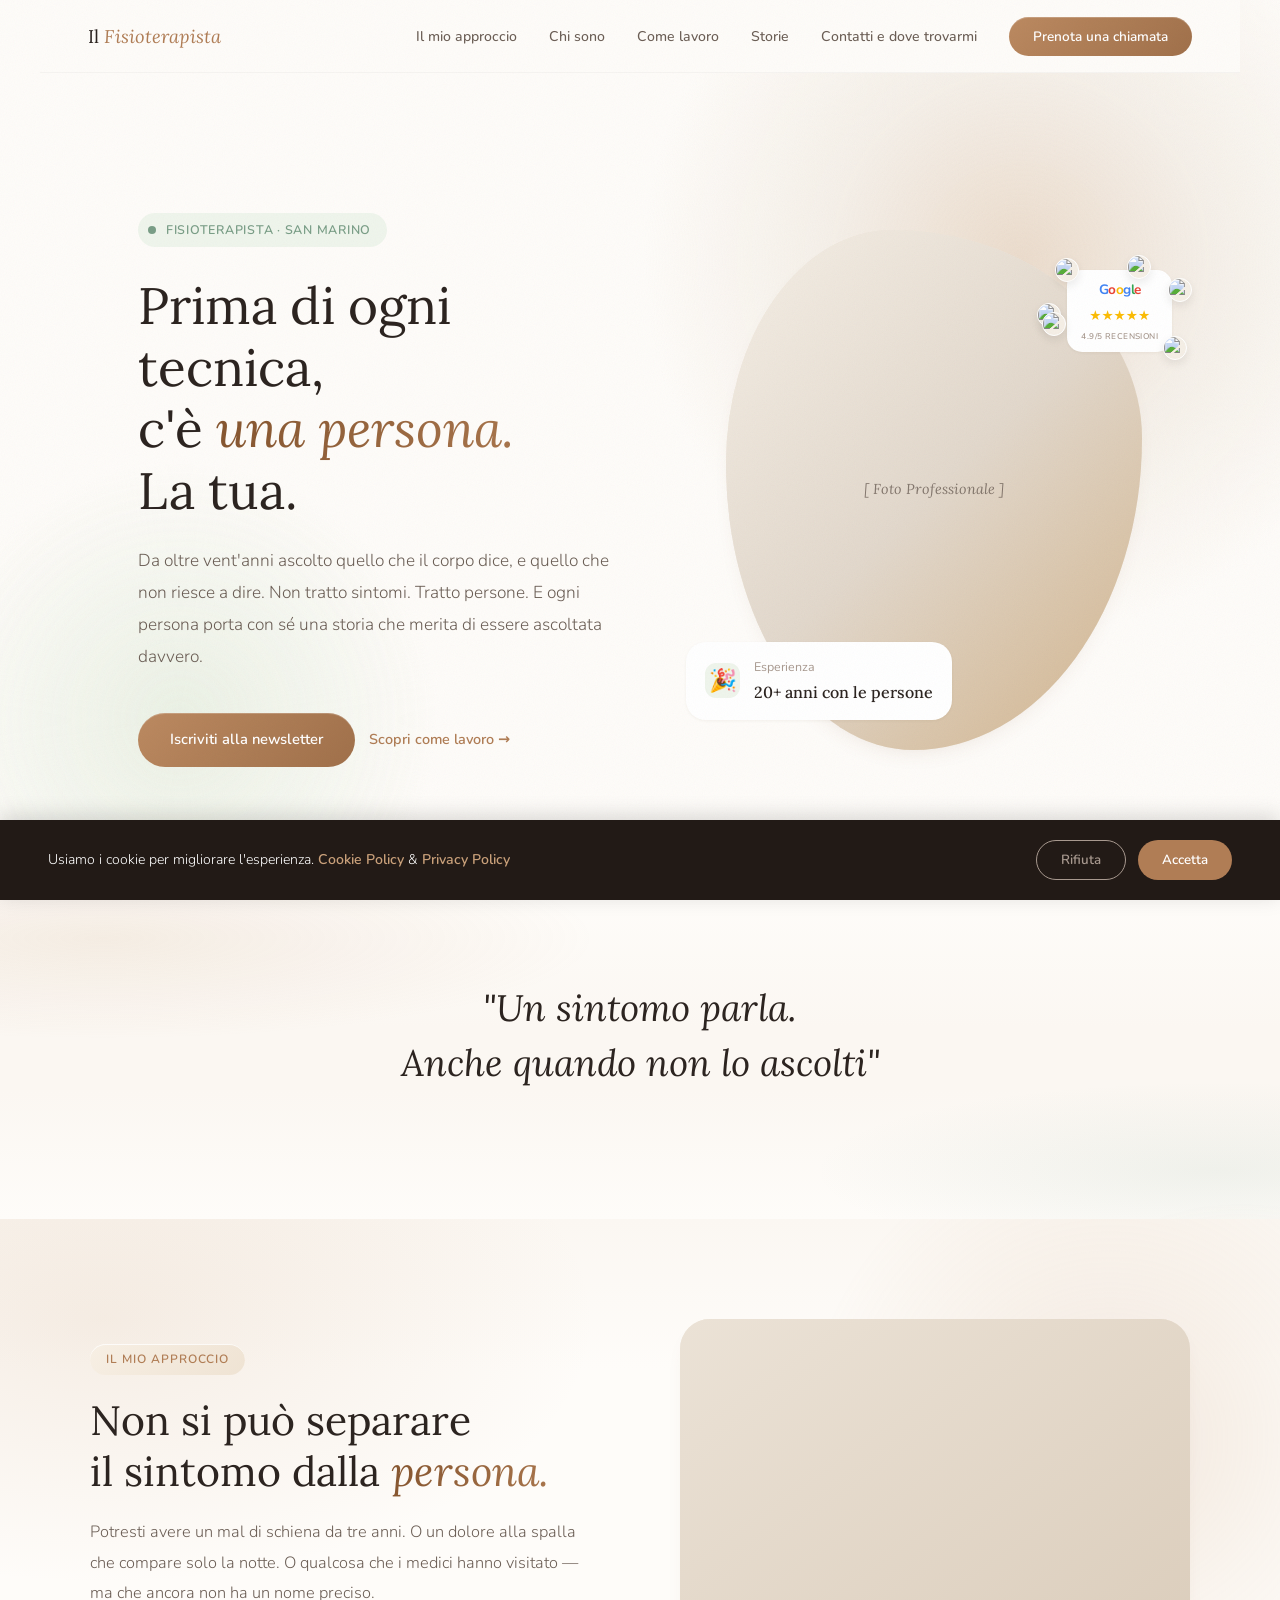
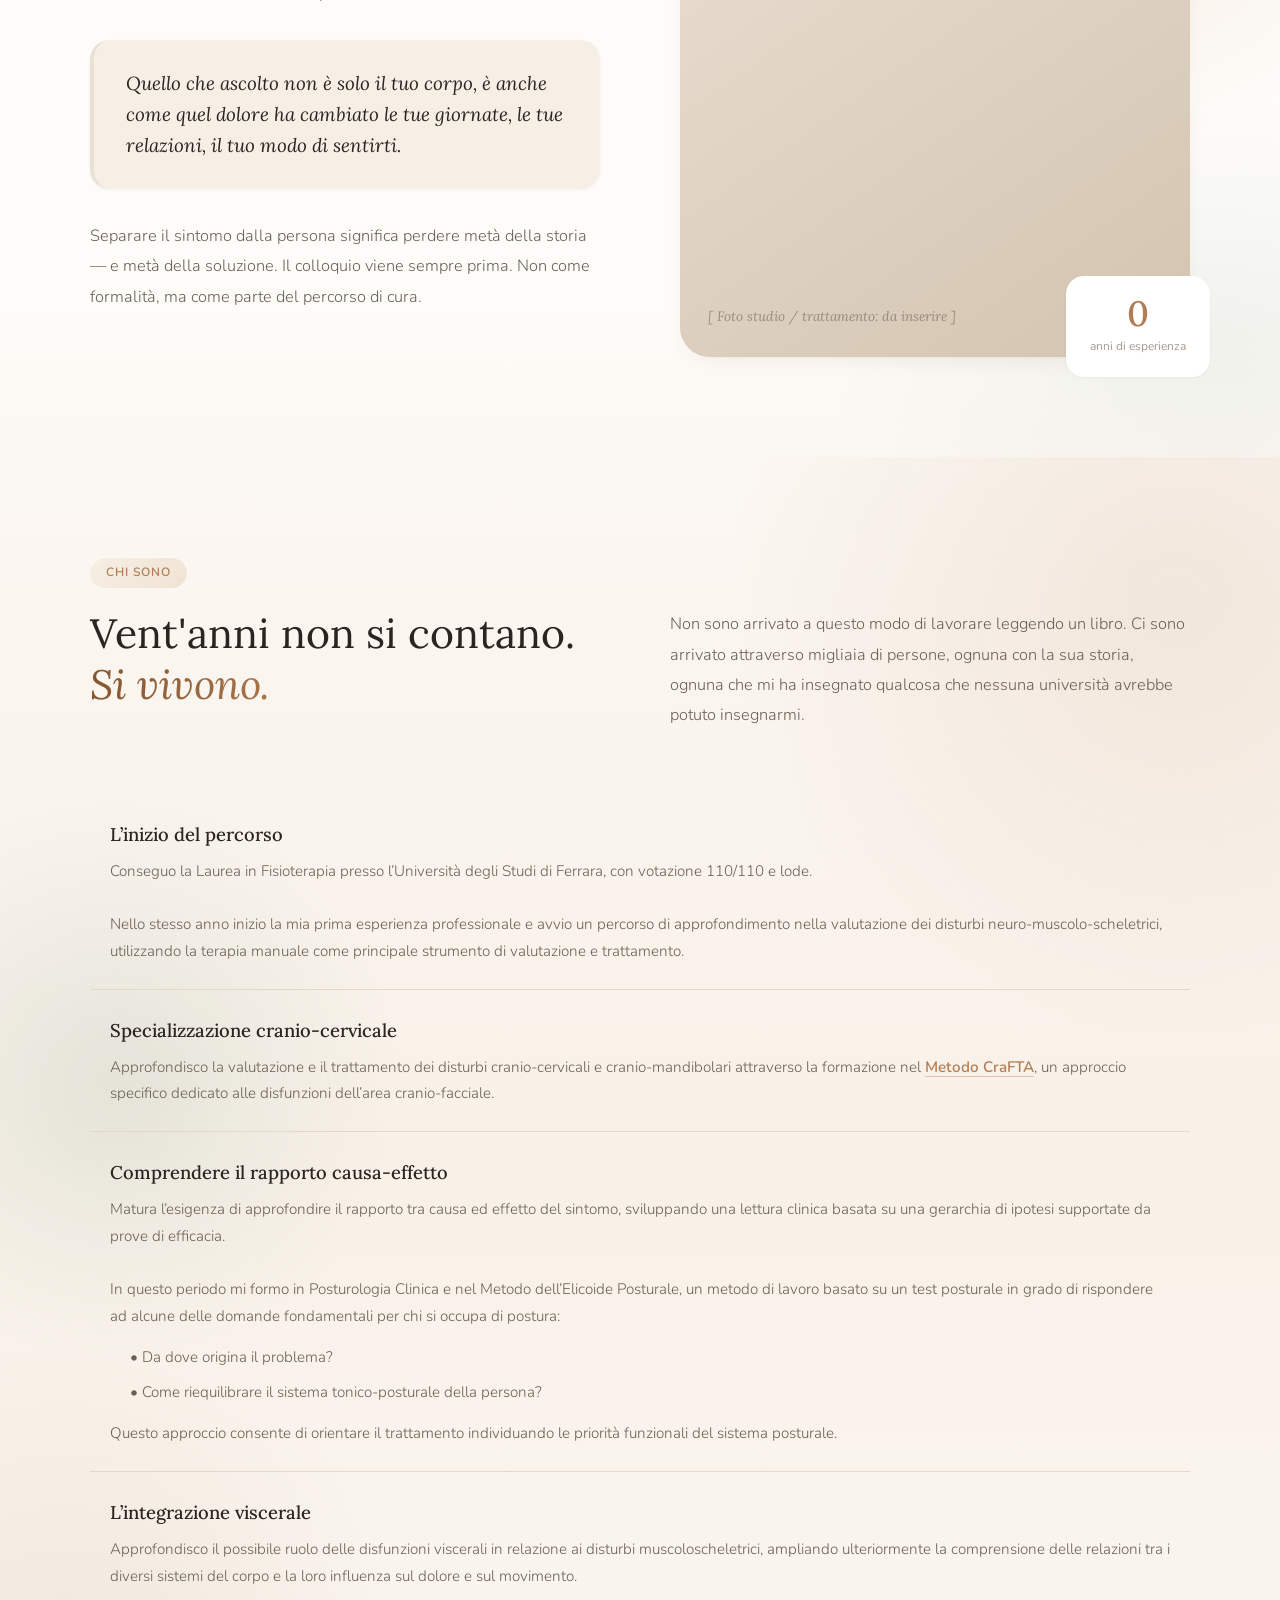
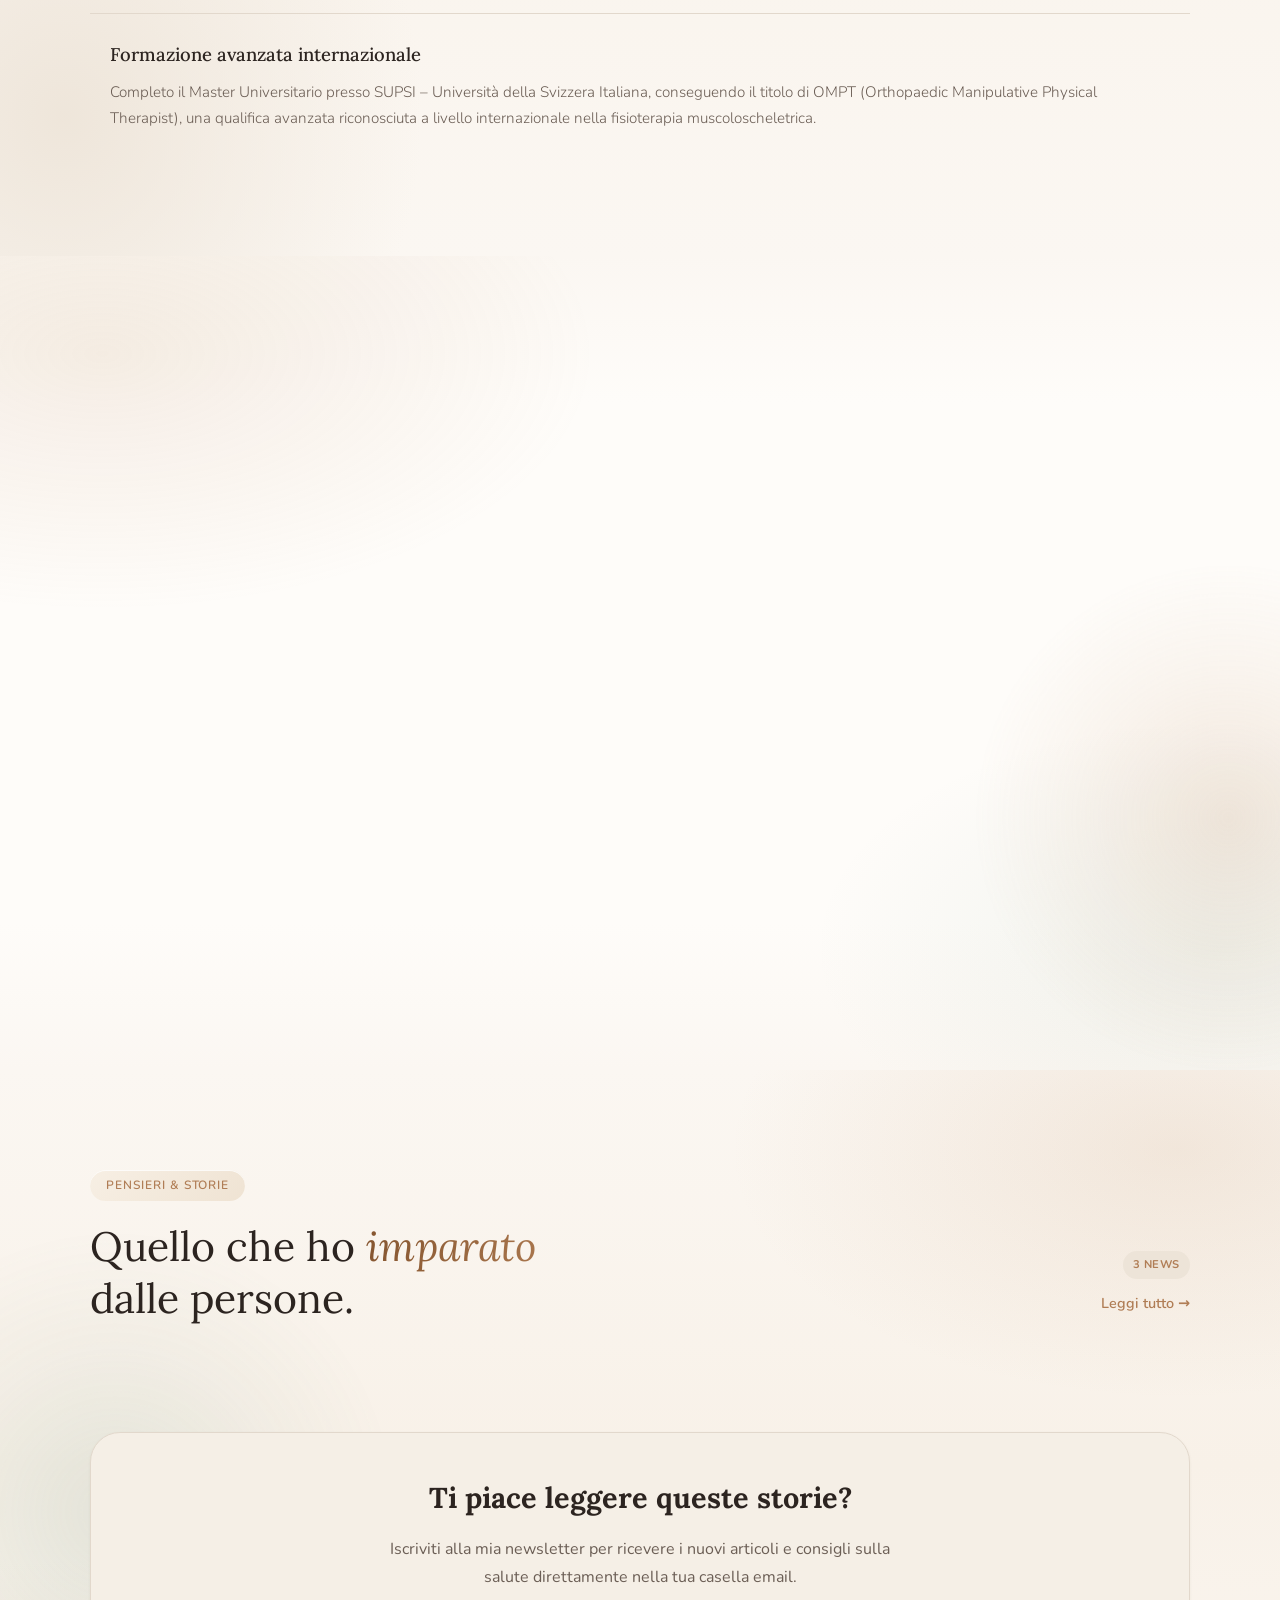
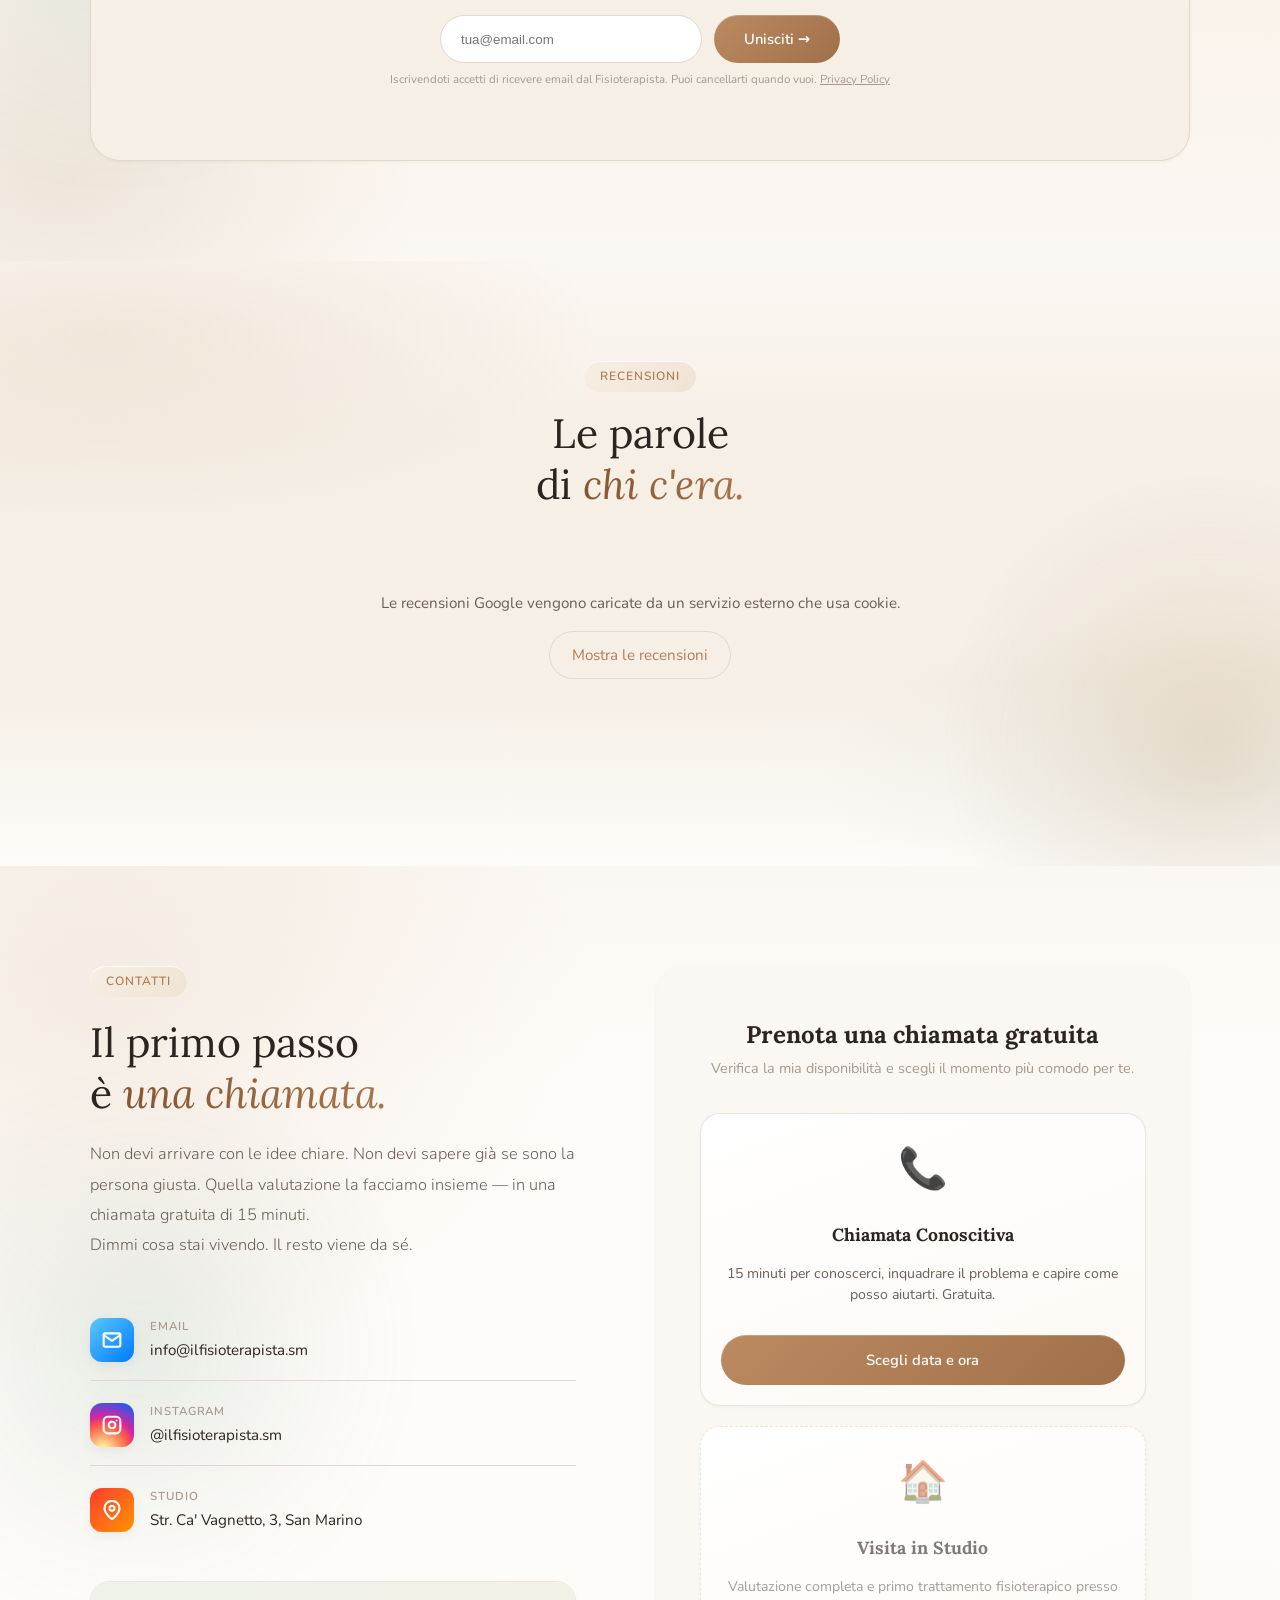
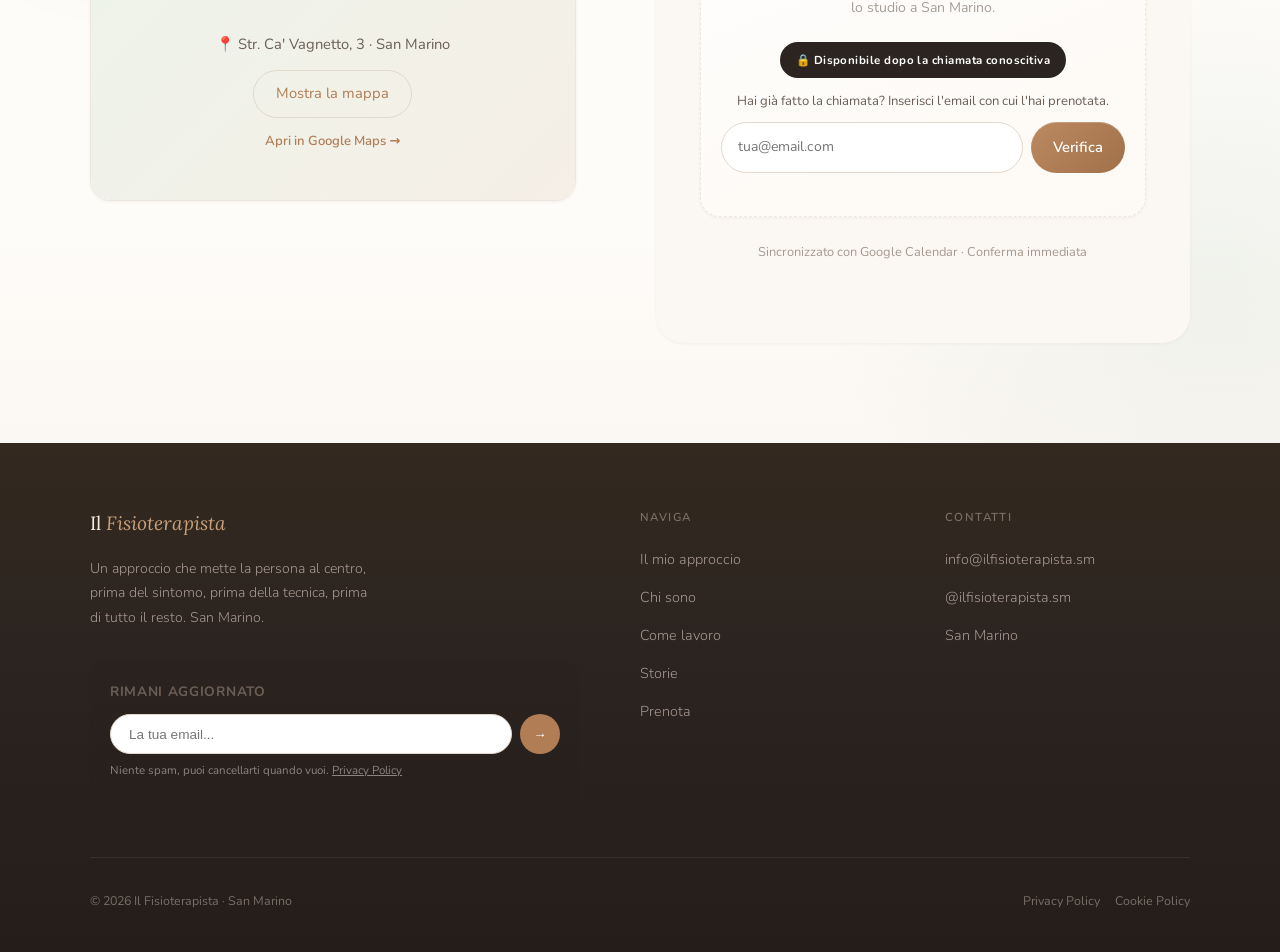
==== commit 2106a539: "Effetti: tolta la luce che segue il mouse, ombre molto piu leggere Co-Authored-By: Claude Opus 5.5 <" ====
--- a/index.html
+++ b/index.html
@@ -1,5 +1,5 @@
 <!DOCTYPE html>
-<html lang="it" class="fx-a fx-b fx-d fx-e fx-f">
+<html lang="it" class="fx-a fx-b fx-e fx-f">
 
 <head>
   <meta charset="UTF-8" />
@@ -21,8 +21,8 @@
   <script src="https://cdn.jsdelivr.net/npm/@supabase/supabase-js@2"></script>
 
   <link rel="stylesheet" href="style.css?v=6.3">
-  <!-- Effetti grafici attivi: A sfumature, B ombre, D luce col mouse, E scorrimento, F card 3D (classi su <html>) -->
-  <link rel="stylesheet" href="effetti.css?v=2.0">
+  <!-- Effetti grafici attivi: A sfumature, B ombre leggere, E scorrimento, F card 3D (classi su <html>) -->
+  <link rel="stylesheet" href="effetti.css?v=2.1">
   <script src="effetti-motion.js?v=2.0" defer></script>
   <!-- [DEPLOY-TRIGGER-03] -->
 </head>
--- a/effetti.css
+++ b/effetti.css
@@ -44,8 +44,8 @@
    gradiente sulle superfici, pulsanti con alone, foto con rilievo.
    --------------------------------------------------------------------- */
 html.fx-b {
-  --shadow-soft: 0 1px 2px rgba(92,64,40,0.04), 0 4px 12px rgba(92,64,40,0.05), 0 18px 40px -12px rgba(92,64,40,0.12);
-  --shadow-lift: 0 2px 4px rgba(92,64,40,0.05), 0 10px 24px rgba(92,64,40,0.08), 0 32px 60px -16px rgba(176,125,85,0.25);
+  --shadow-soft: 0 1px 3px rgba(92,64,40,0.06);
+  --shadow-lift: 0 8px 20px -8px rgba(92,64,40,0.14);
 }
 html.fx-b .step-card,
 html.fx-b .storia-card,
@@ -63,17 +63,17 @@
 }
 
 html.fx-b .approccio-photo, html.fx-b .hero-photo-wrap {
-  box-shadow: 0 30px 60px -20px rgba(120,80,50,0.35), 0 12px 24px -12px rgba(120,80,50,0.18);
+  box-shadow: 0 10px 24px -14px rgba(120,80,50,0.18);
 }
 html.fx-b .btn-warm, html.fx-b .btn-submit, html.fx-b .nav-cta {
   background: linear-gradient(135deg, #BC8A61 0%, #A0704A 100%) !important;
-  box-shadow: 0 6px 18px -6px rgba(176,125,85,0.6), inset 0 1px 0 rgba(255,255,255,0.25);
+  box-shadow: inset 0 1px 0 rgba(255,255,255,0.2);
 }
 html.fx-b .btn-warm:hover, html.fx-b .btn-submit:hover, html.fx-b .nav-cta:hover {
-  box-shadow: 0 10px 26px -6px rgba(176,125,85,0.7), inset 0 1px 0 rgba(255,255,255,0.25);
-}
-html.fx-b .pill-tag { background: linear-gradient(135deg, #F7EFE4, #EFE3D3); box-shadow: inset 0 1px 0 rgba(255,255,255,0.8), 0 2px 6px rgba(92,64,40,0.06); }
-html.fx-b nav { box-shadow: 0 6px 24px -12px rgba(92,64,40,0.18); }
+  box-shadow: 0 4px 10px -4px rgba(176,125,85,0.35), inset 0 1px 0 rgba(255,255,255,0.2);
+}
+html.fx-b .pill-tag { background: linear-gradient(135deg, #F7EFE4, #EFE3D3); box-shadow: inset 0 1px 0 rgba(255,255,255,0.8); }
+
 html.fx-b .section-inner > .fade-up[style*="var(--bg3)"] { box-shadow: var(--shadow-soft); }
 
 /* ---------------------------------------------------------------------
@@ -166,7 +166,7 @@
 /* Ombra a riposo: E la fa variare con lo scorrimento, altrimenti B la tiene fissa */
 html.fx-b .fx-card { box-shadow: var(--shadow-soft); }
 html.fx-e .fx-card {
-  box-shadow: 0 calc(6px + var(--sh, 0) * 18px) calc(18px + var(--sh, 0) * 26px) calc(-10px - var(--sh, 0) * 4px) rgba(92,64,40, calc(0.10 + var(--sh, 0) * 0.08));
+  box-shadow: var(--shadow-soft, 0 1px 3px rgba(92,64,40,0.06));
 }
 html.fx-b .fx-card, html.fx-e .fx-card, html.fx-f .fx-card {
   transition: transform 0.45s cubic-bezier(.2,.7,.2,1), box-shadow 0.45s ease, border-color 0.35s ease;
@@ -175,7 +175,7 @@
 /* Passaggio del mouse: identico per tutte */
 html .fx-card.fx-hover {
   transform: translateY(-6px);
-  box-shadow: 0 2px 4px rgba(92,64,40,0.05), 0 12px 26px rgba(92,64,40,0.09), 0 30px 56px -18px rgba(176,125,85,0.28) !important;
+  box-shadow: 0 8px 20px -8px rgba(92,64,40,0.14) !important;
   border-color: rgba(201,160,122,0.55) !important;
   animation: none !important;                   /* ferma la fluttuazione delle card in home */
 }
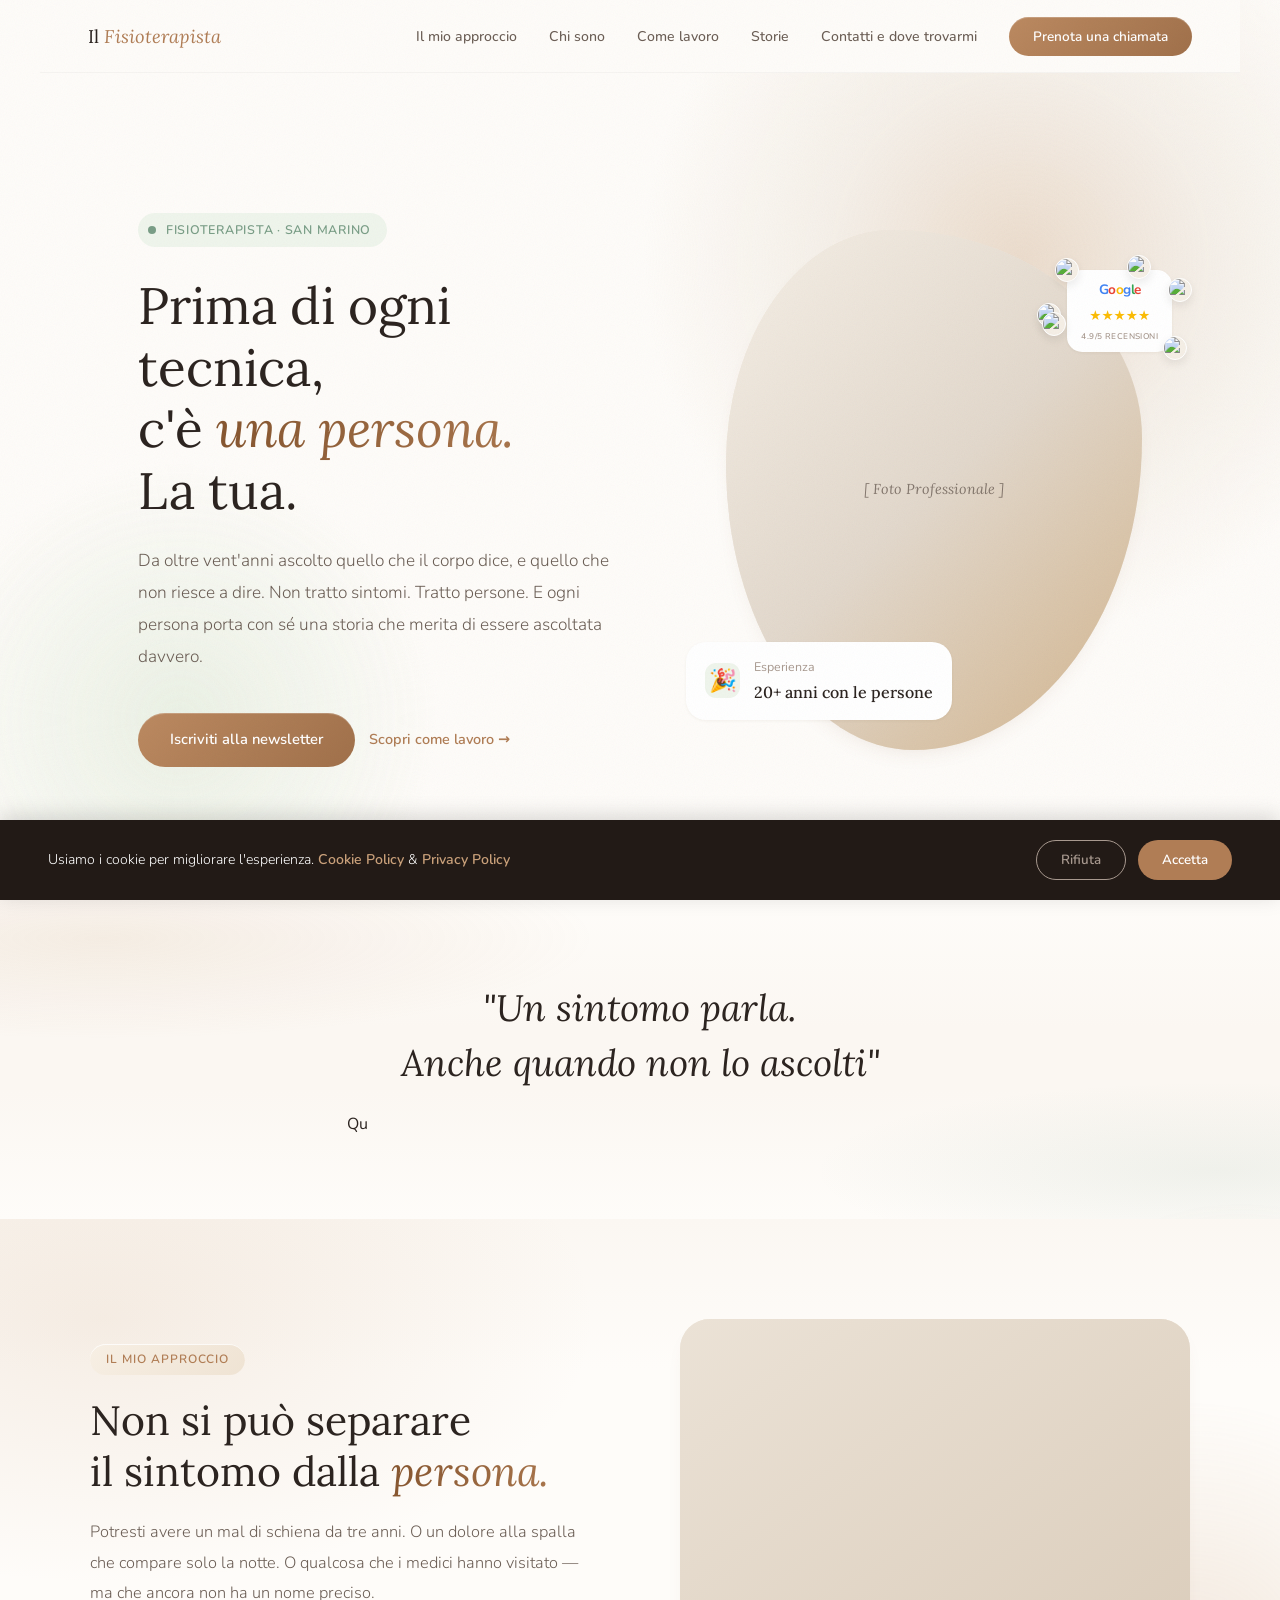
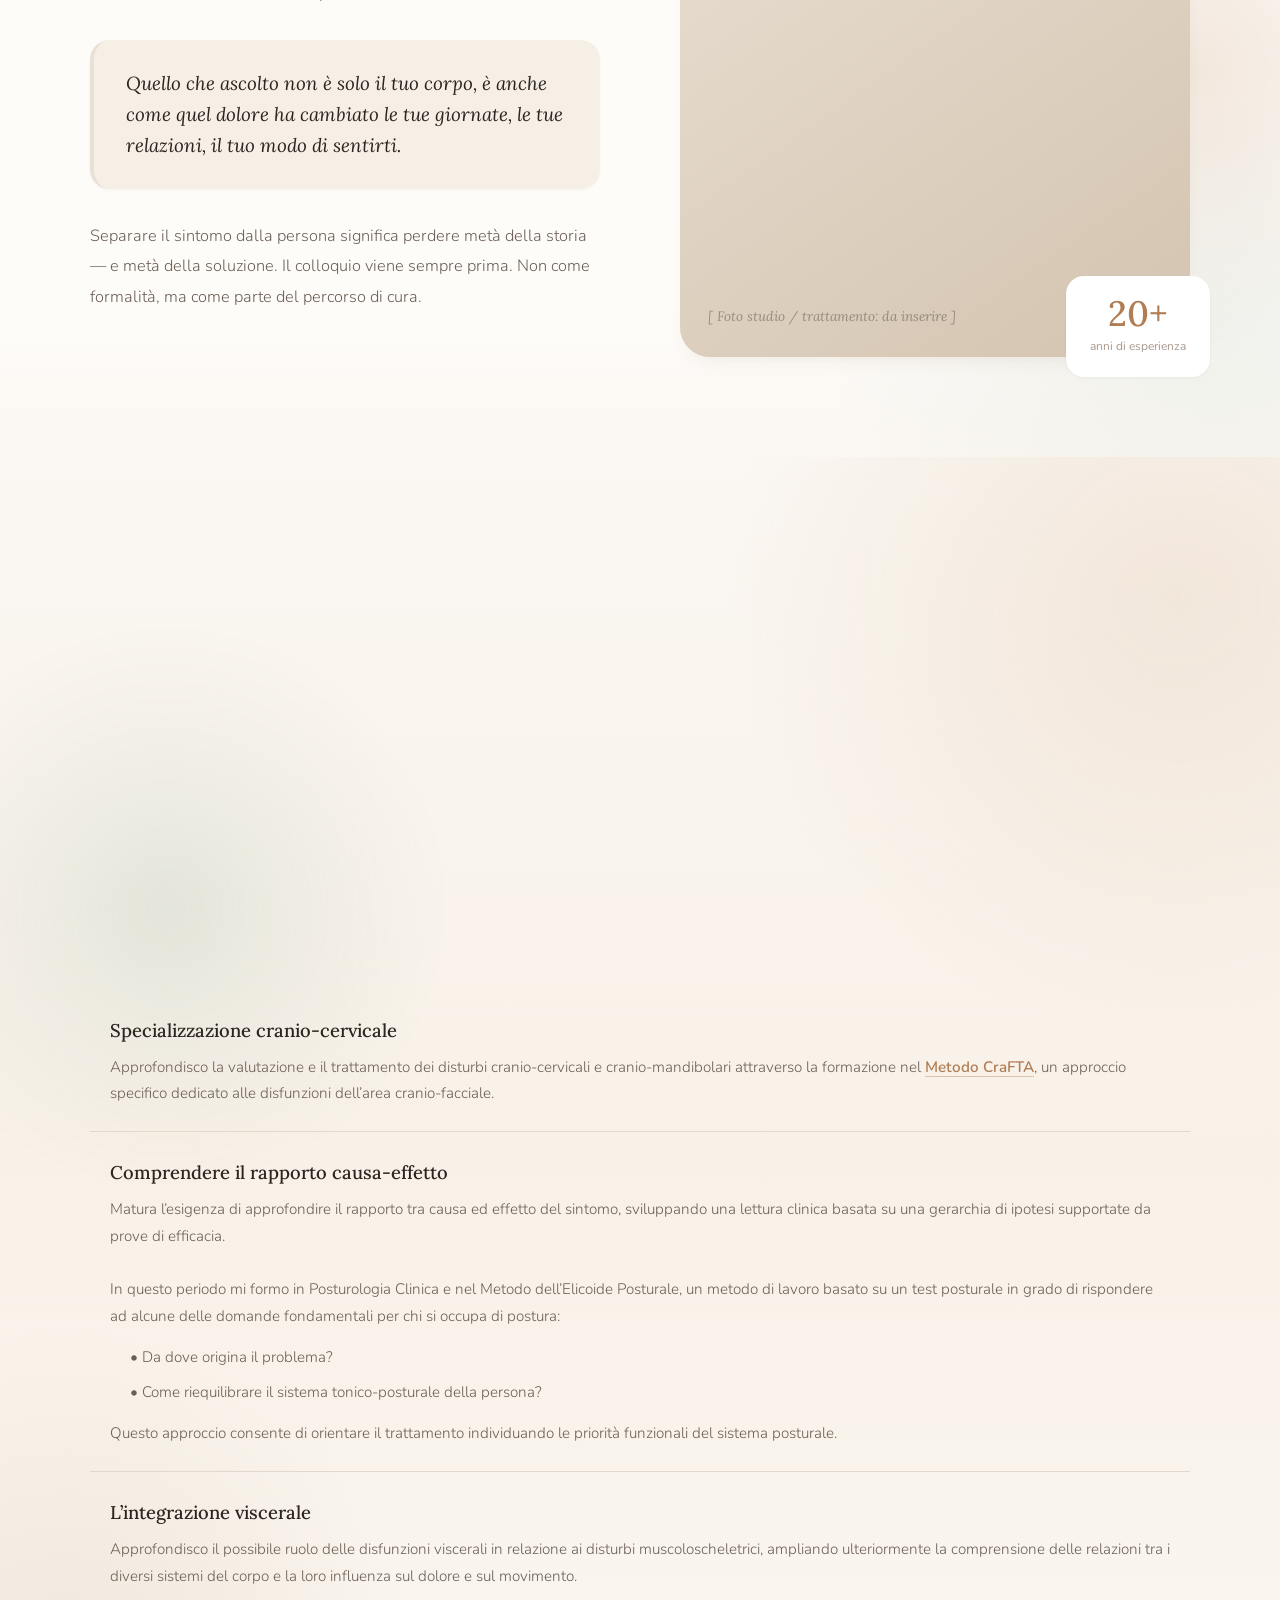
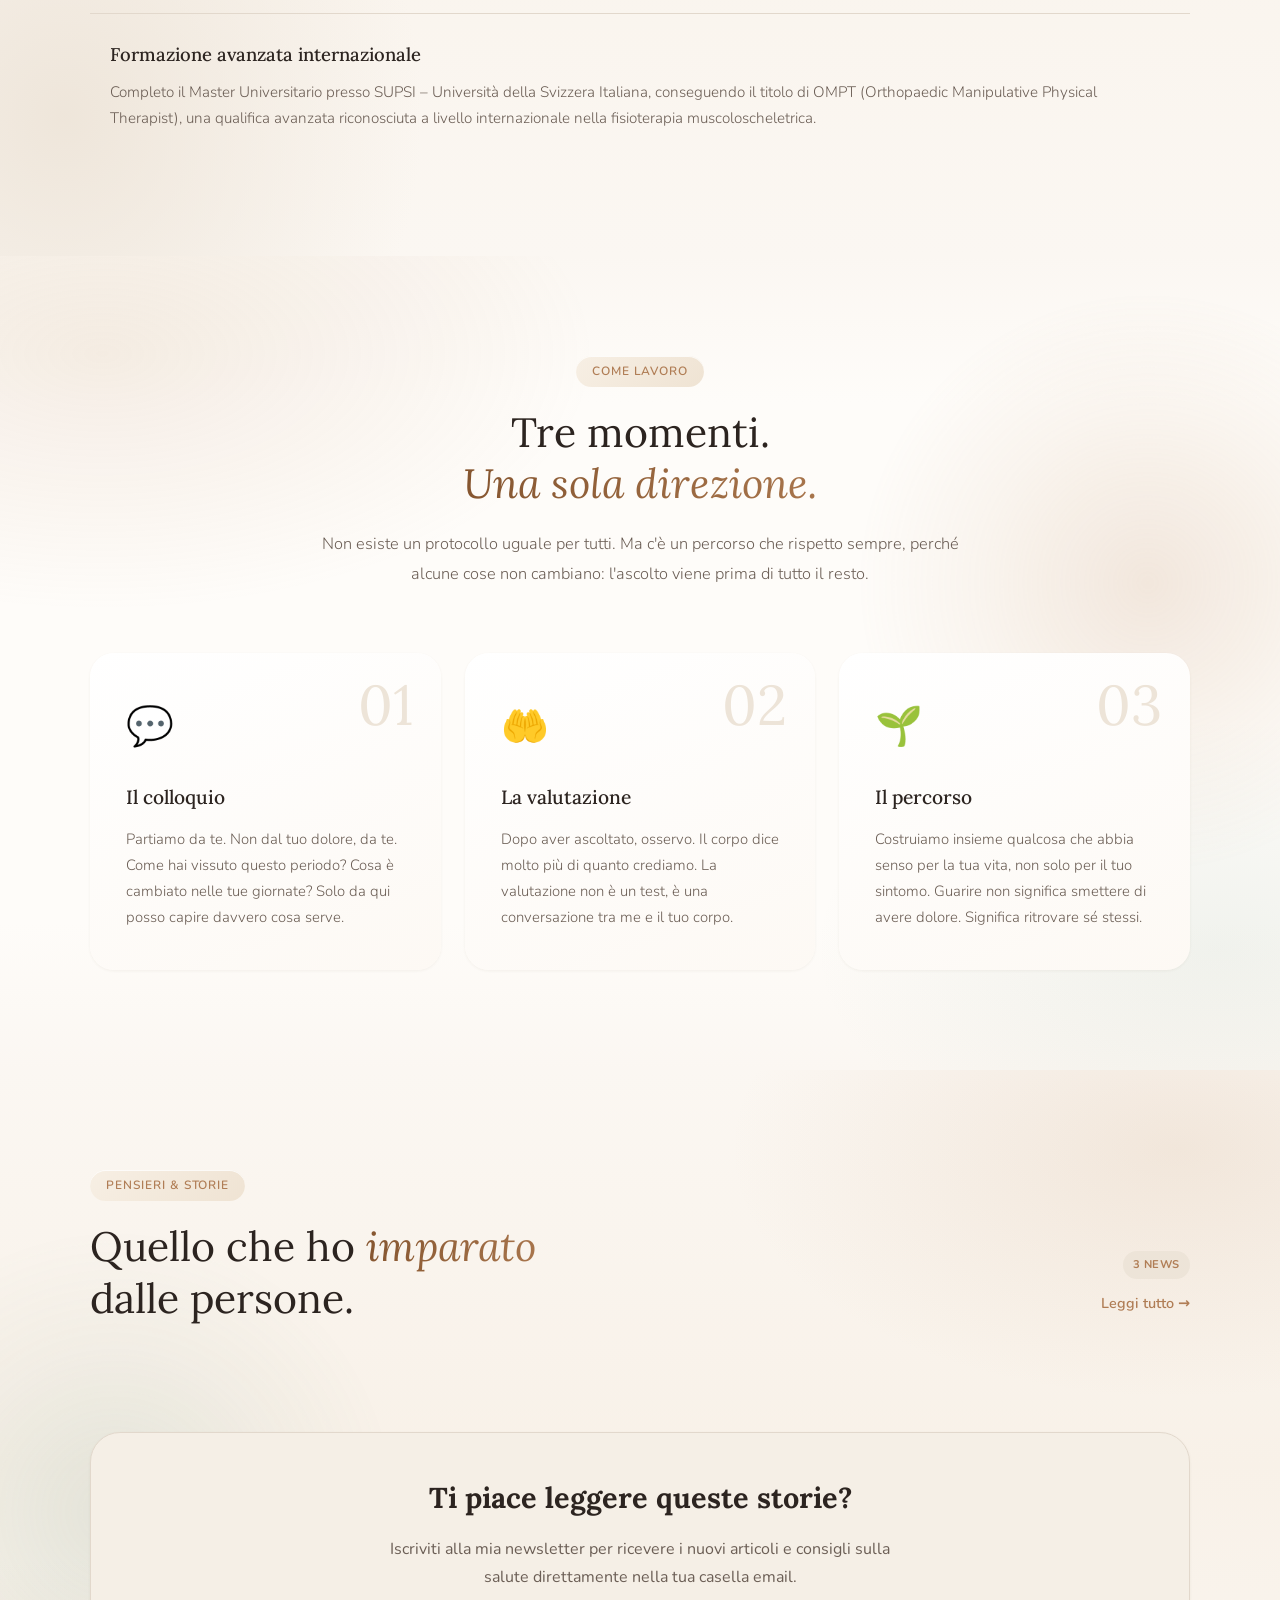
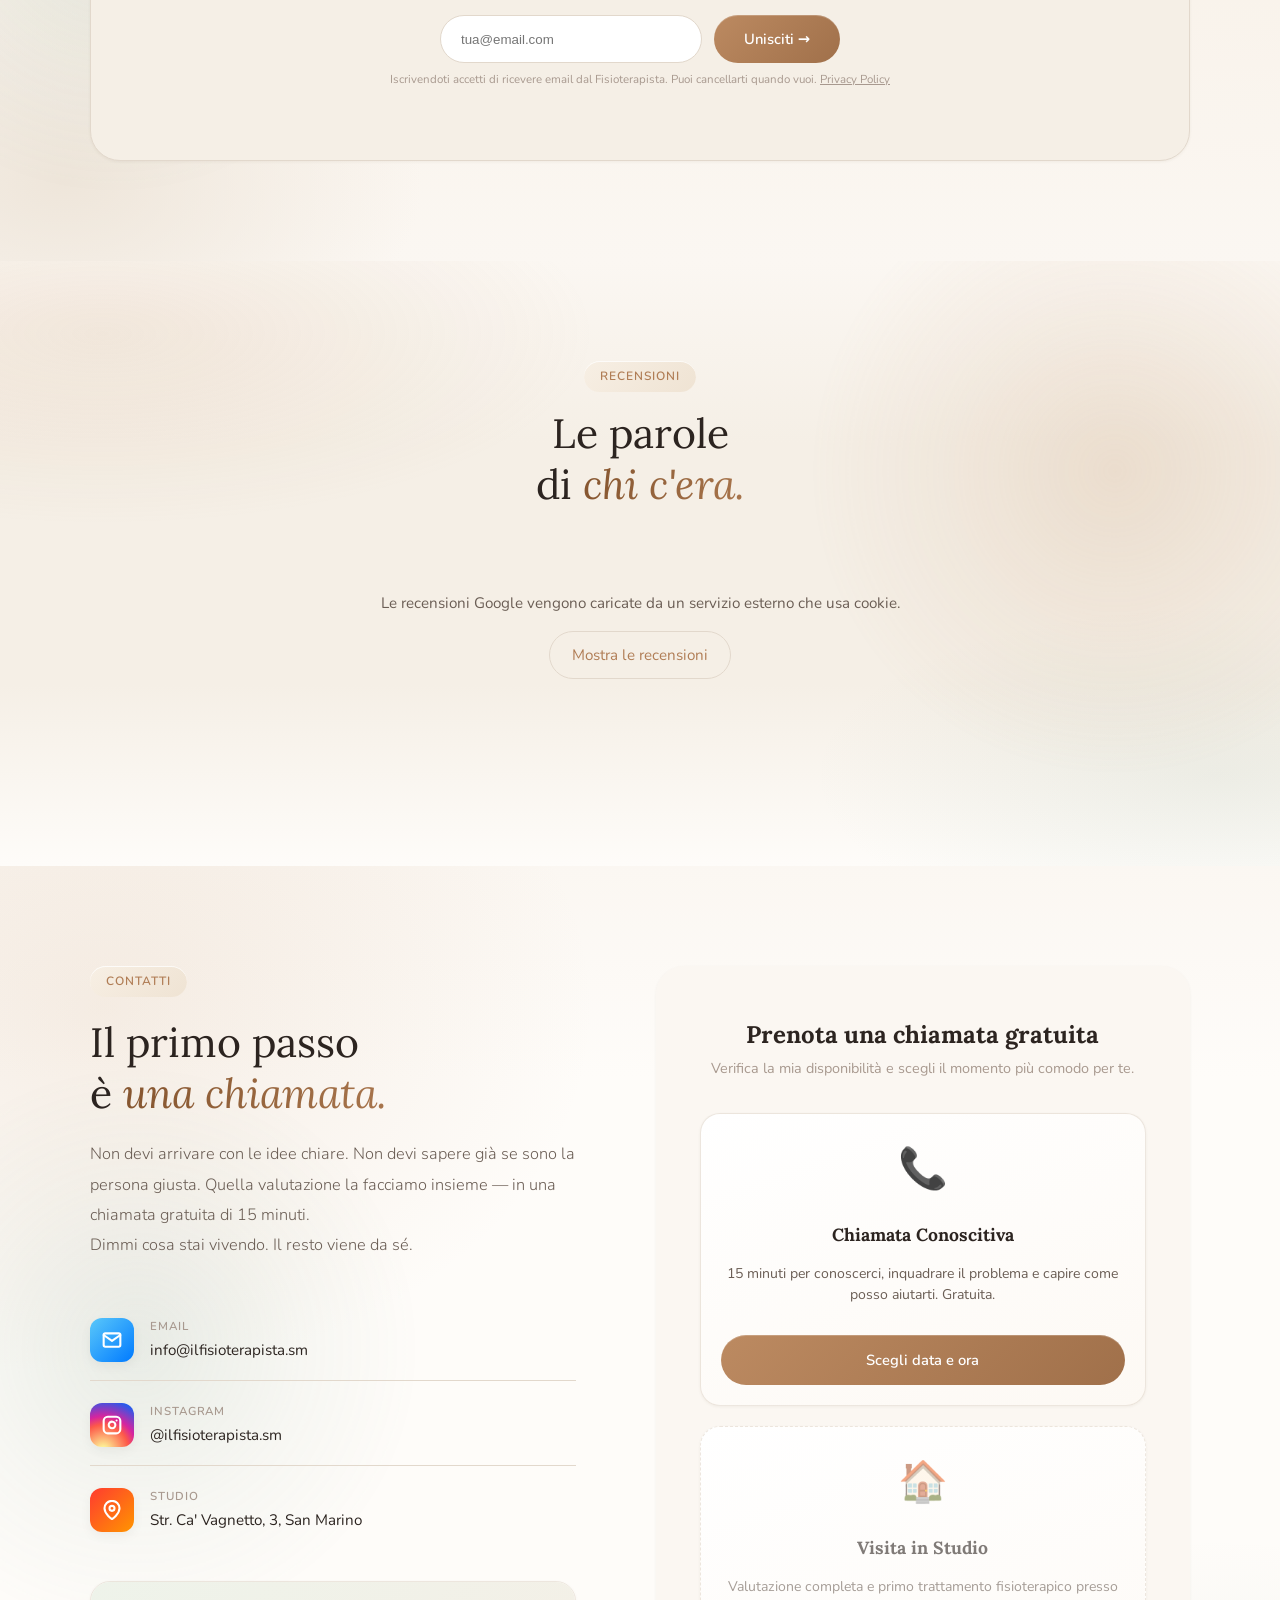
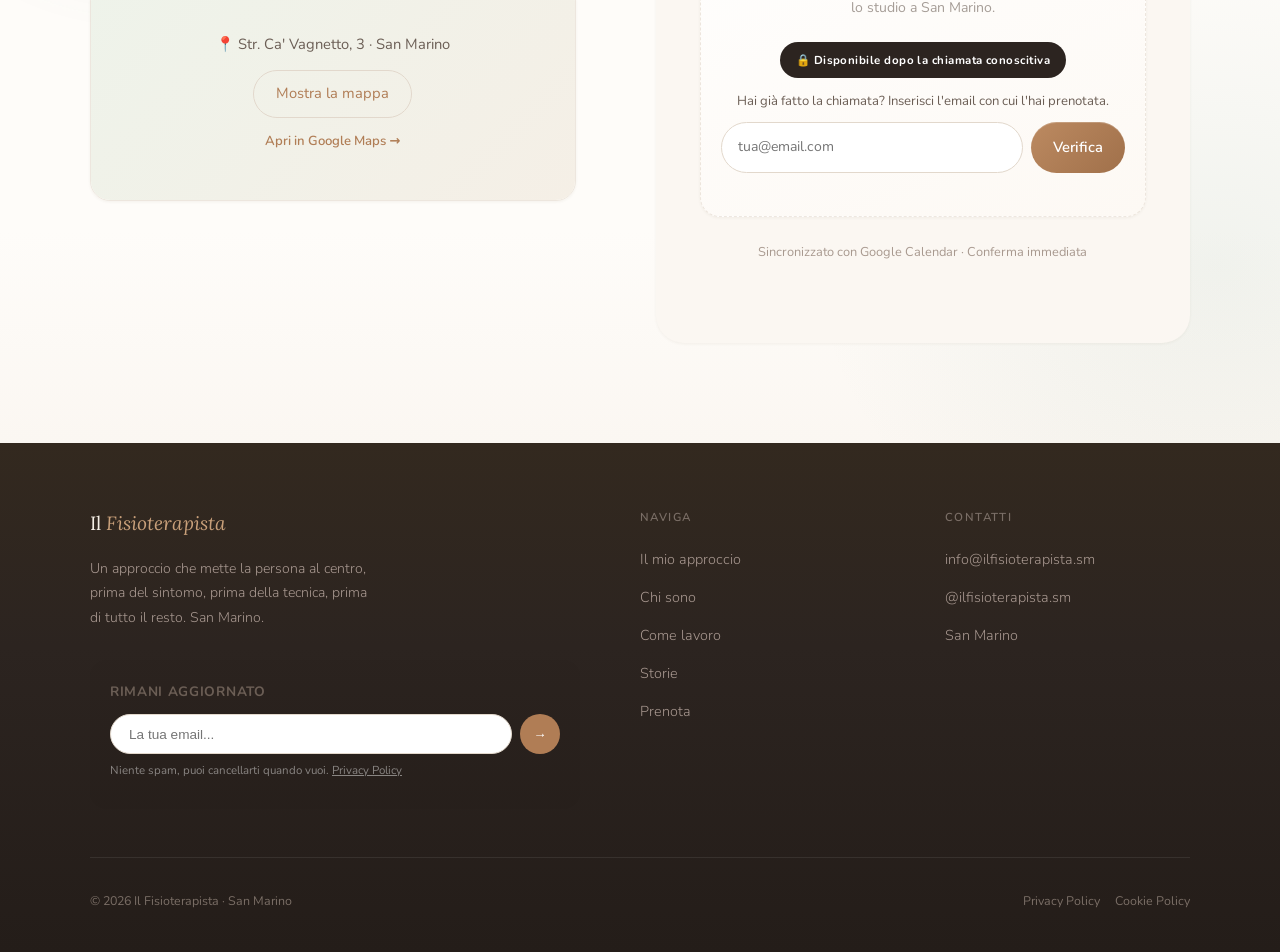
==== commit 1319ce64: "Puntatore: freccia sui testi, manina su link e pulsanti, I solo nei campi Co-Authored-By: Claude Opu" ====
--- a/index.html
+++ b/index.html
@@ -20,7 +20,7 @@
     rel="stylesheet" />
   <script src="https://cdn.jsdelivr.net/npm/@supabase/supabase-js@2"></script>
 
-  <link rel="stylesheet" href="style.css?v=6.3">
+  <link rel="stylesheet" href="style.css?v=6.4">
   <!-- Effetti grafici attivi: A sfumature, B ombre leggere, E scorrimento, F card 3D (classi su <html>) -->
   <link rel="stylesheet" href="effetti.css?v=2.1">
   <script src="effetti-motion.js?v=2.0" defer></script>
--- a/style.css
+++ b/style.css
@@ -8,7 +8,8 @@
 /* RESET */
 *, *::before, *::after { box-sizing: border-box; margin: 0; padding: 0; cursor: default; }
 a, button, [onclick], .storia-card, .close-modal, .archive-close { cursor: pointer !important; }
-.s-body, .modal-body, .admin-inner, .tl-text, p, input, textarea { cursor: text; }
+/* Sui testi resta la freccia; la "I" solo nei campi dove si scrive */
+input:not([type="checkbox"]):not([type="radio"]):not([type="submit"]):not([type="button"]), textarea { cursor: text; }
 html.modal-open, body.modal-open { overflow: hidden !important; height: 100% !important; width: 100% !important; position: fixed !important; }
 
 /* VARIABILI */
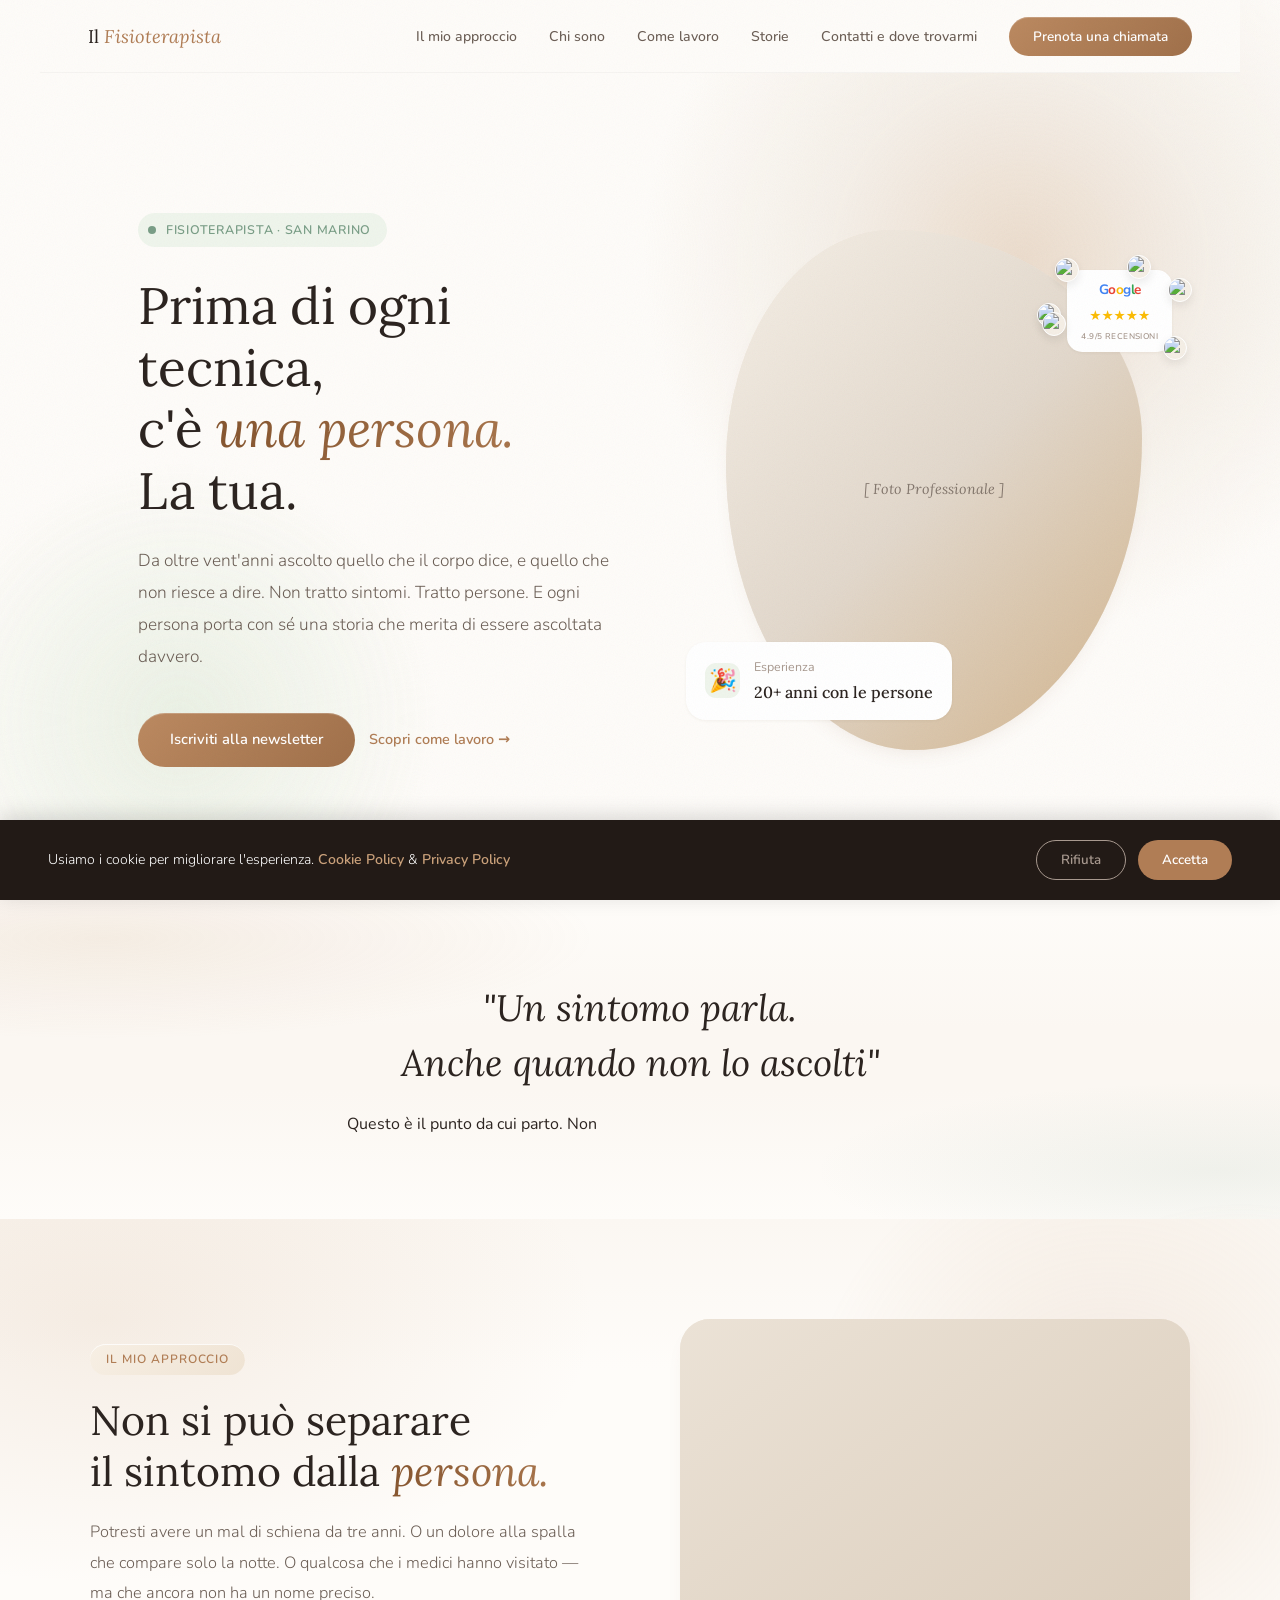
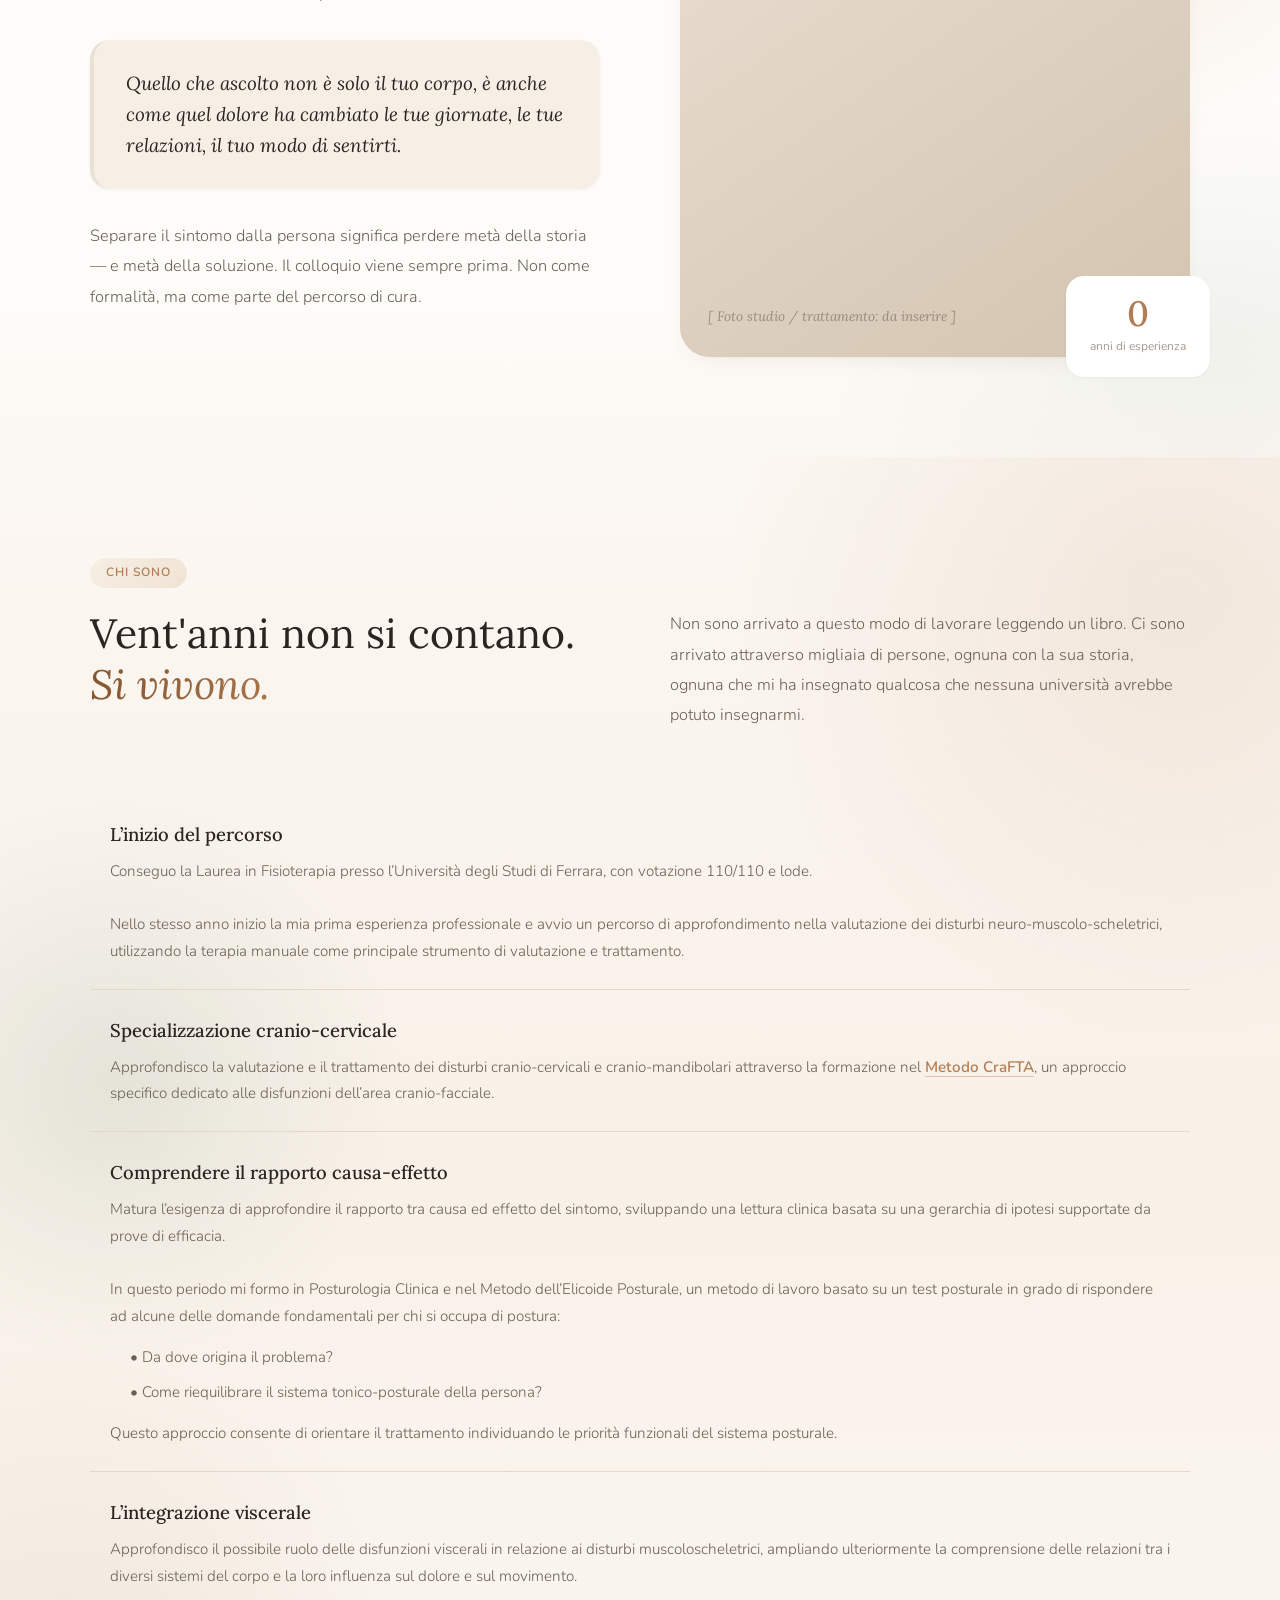
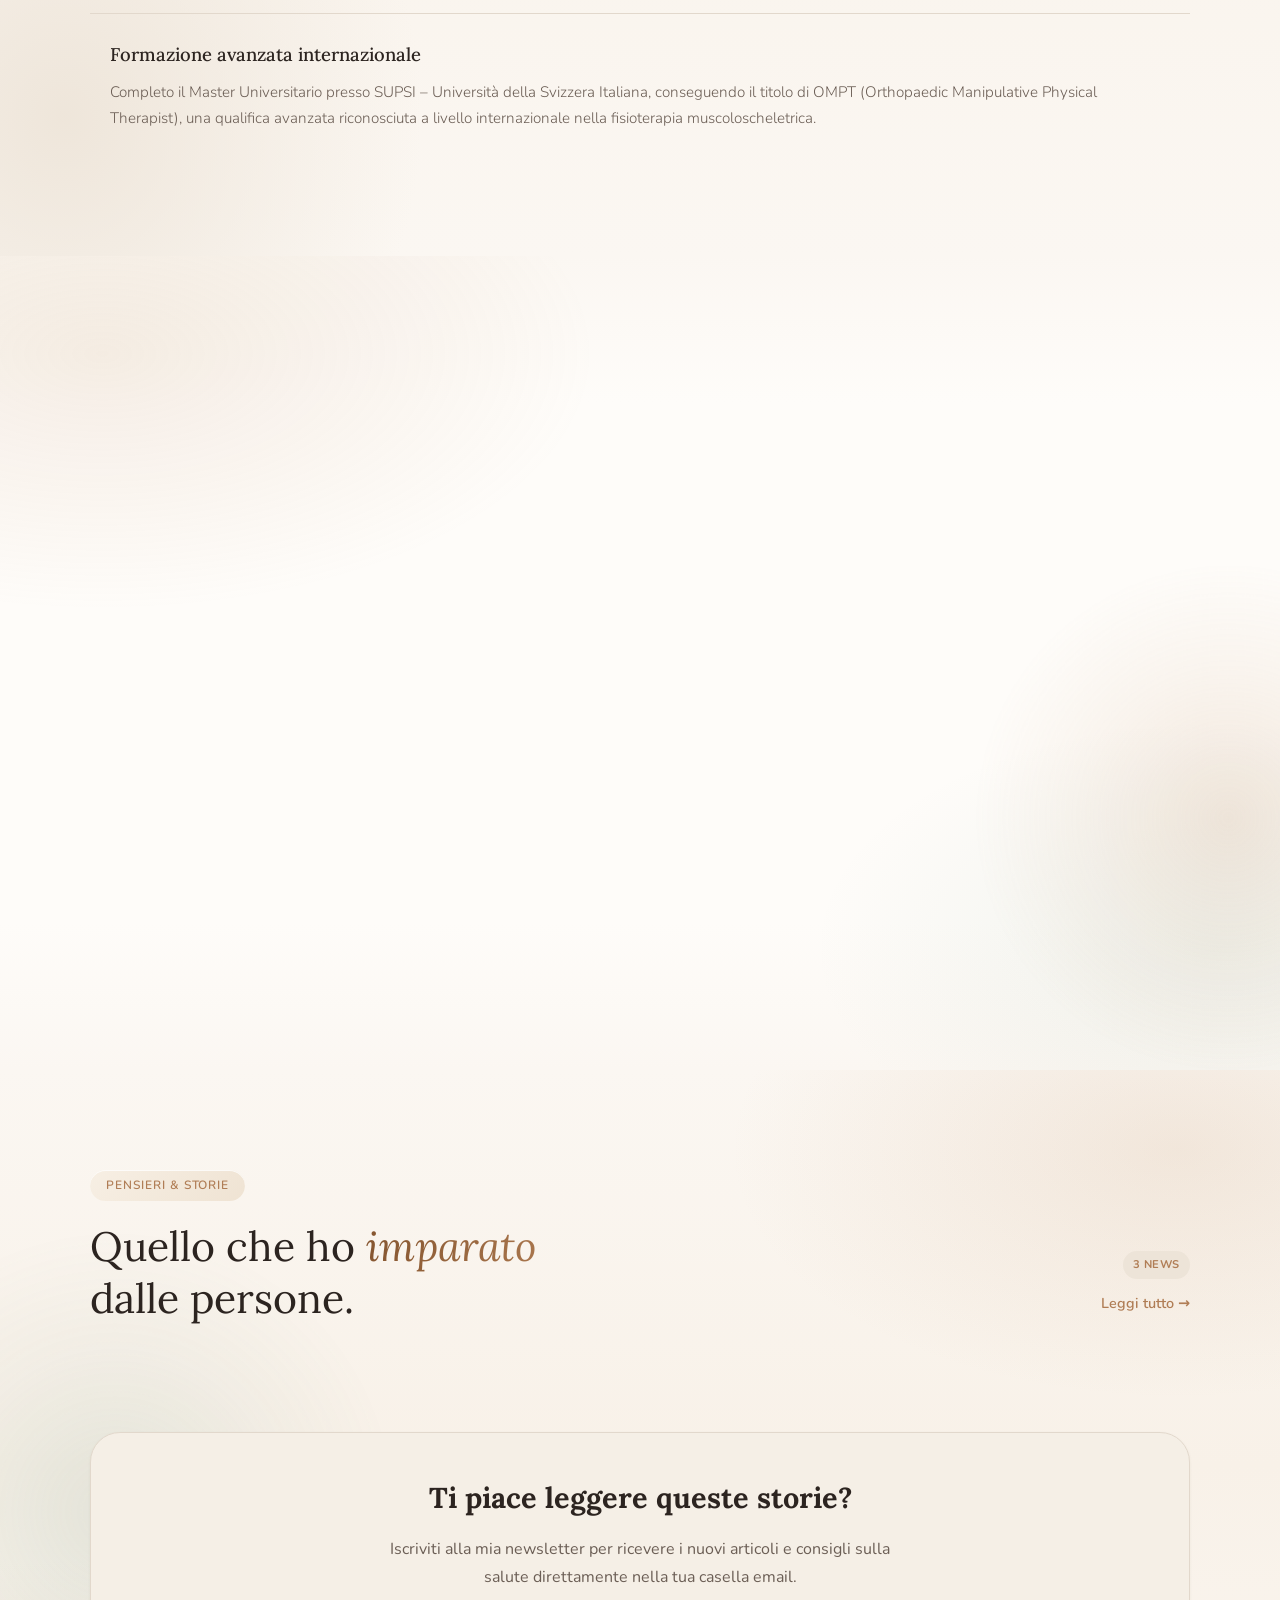
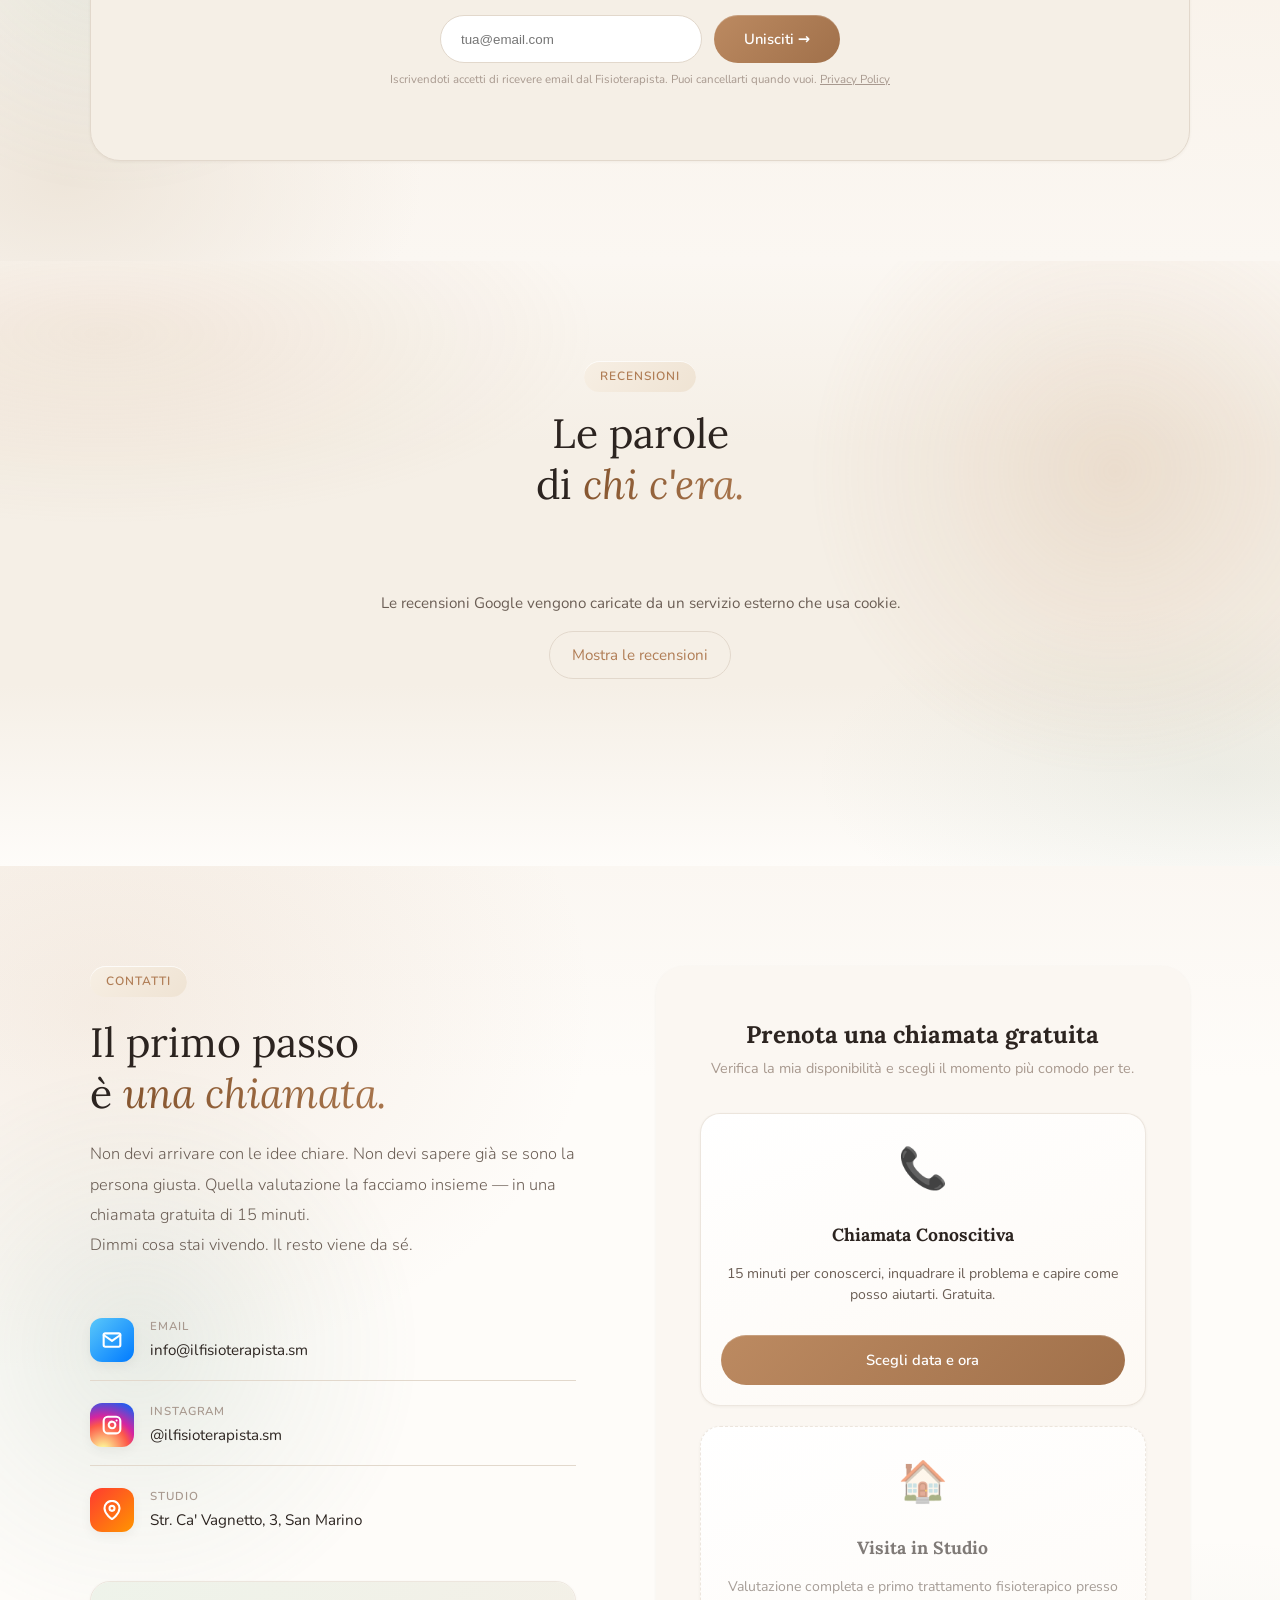
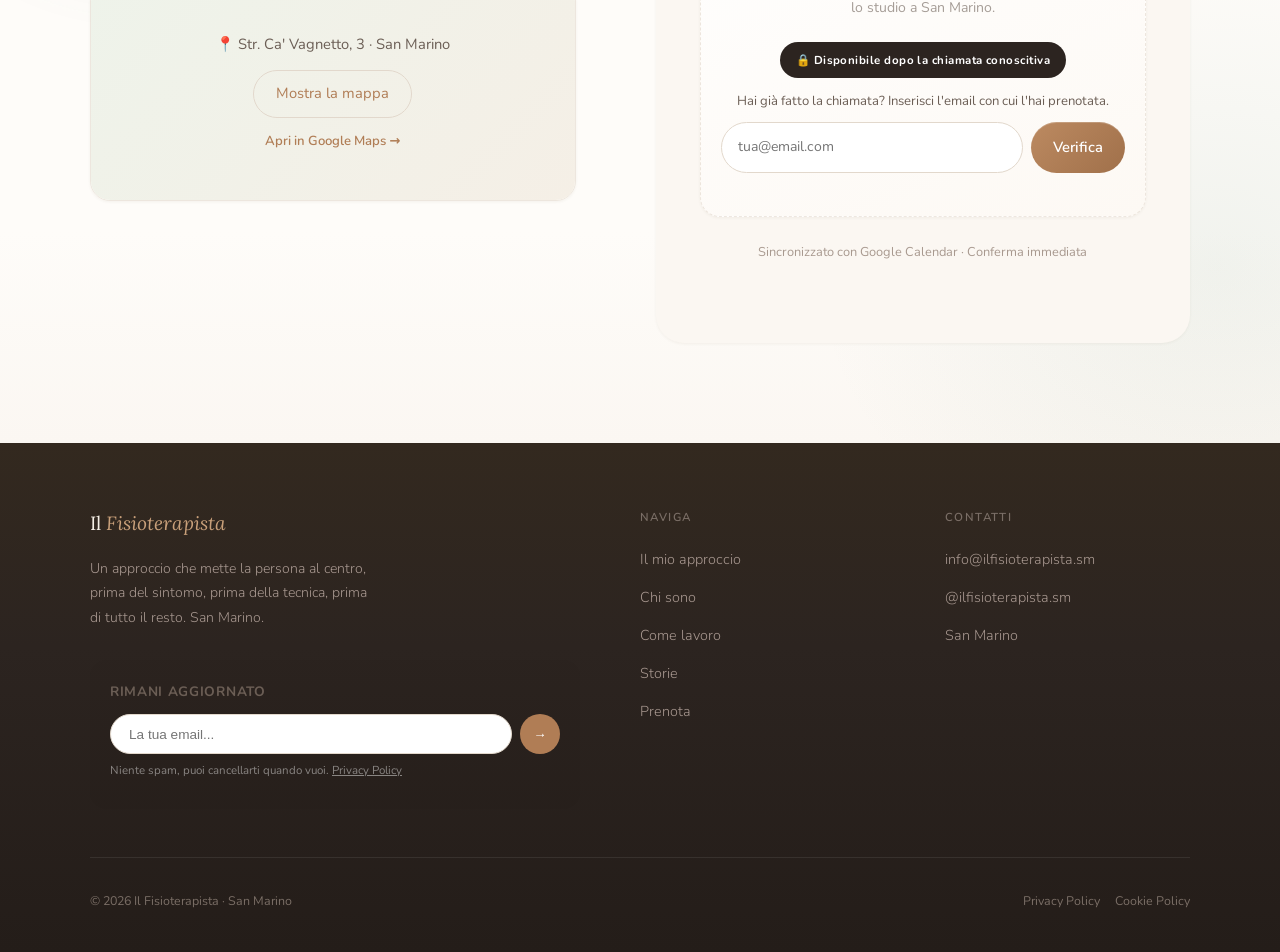
==== commit 370b867f: "Nuovo articolo 'Mal di testa e collo' + id distinti per gli articoli di riserva (f1, f2, f3) - l'art" ====
--- a/index.html
+++ b/index.html
@@ -630,7 +630,7 @@
   </div>
 
   <script src="main.js?v=14.0" defer></script>
-  <script src="admin.js?v=12.0" defer></script>
+  <script src="admin.js?v=13.0" defer></script>
   <script src="https://unpkg.com/@studio-freight/lenis@1.0.42/dist/lenis.min.js"></script>
   <script>
     // SMOOTH CONTROL (Lenis)
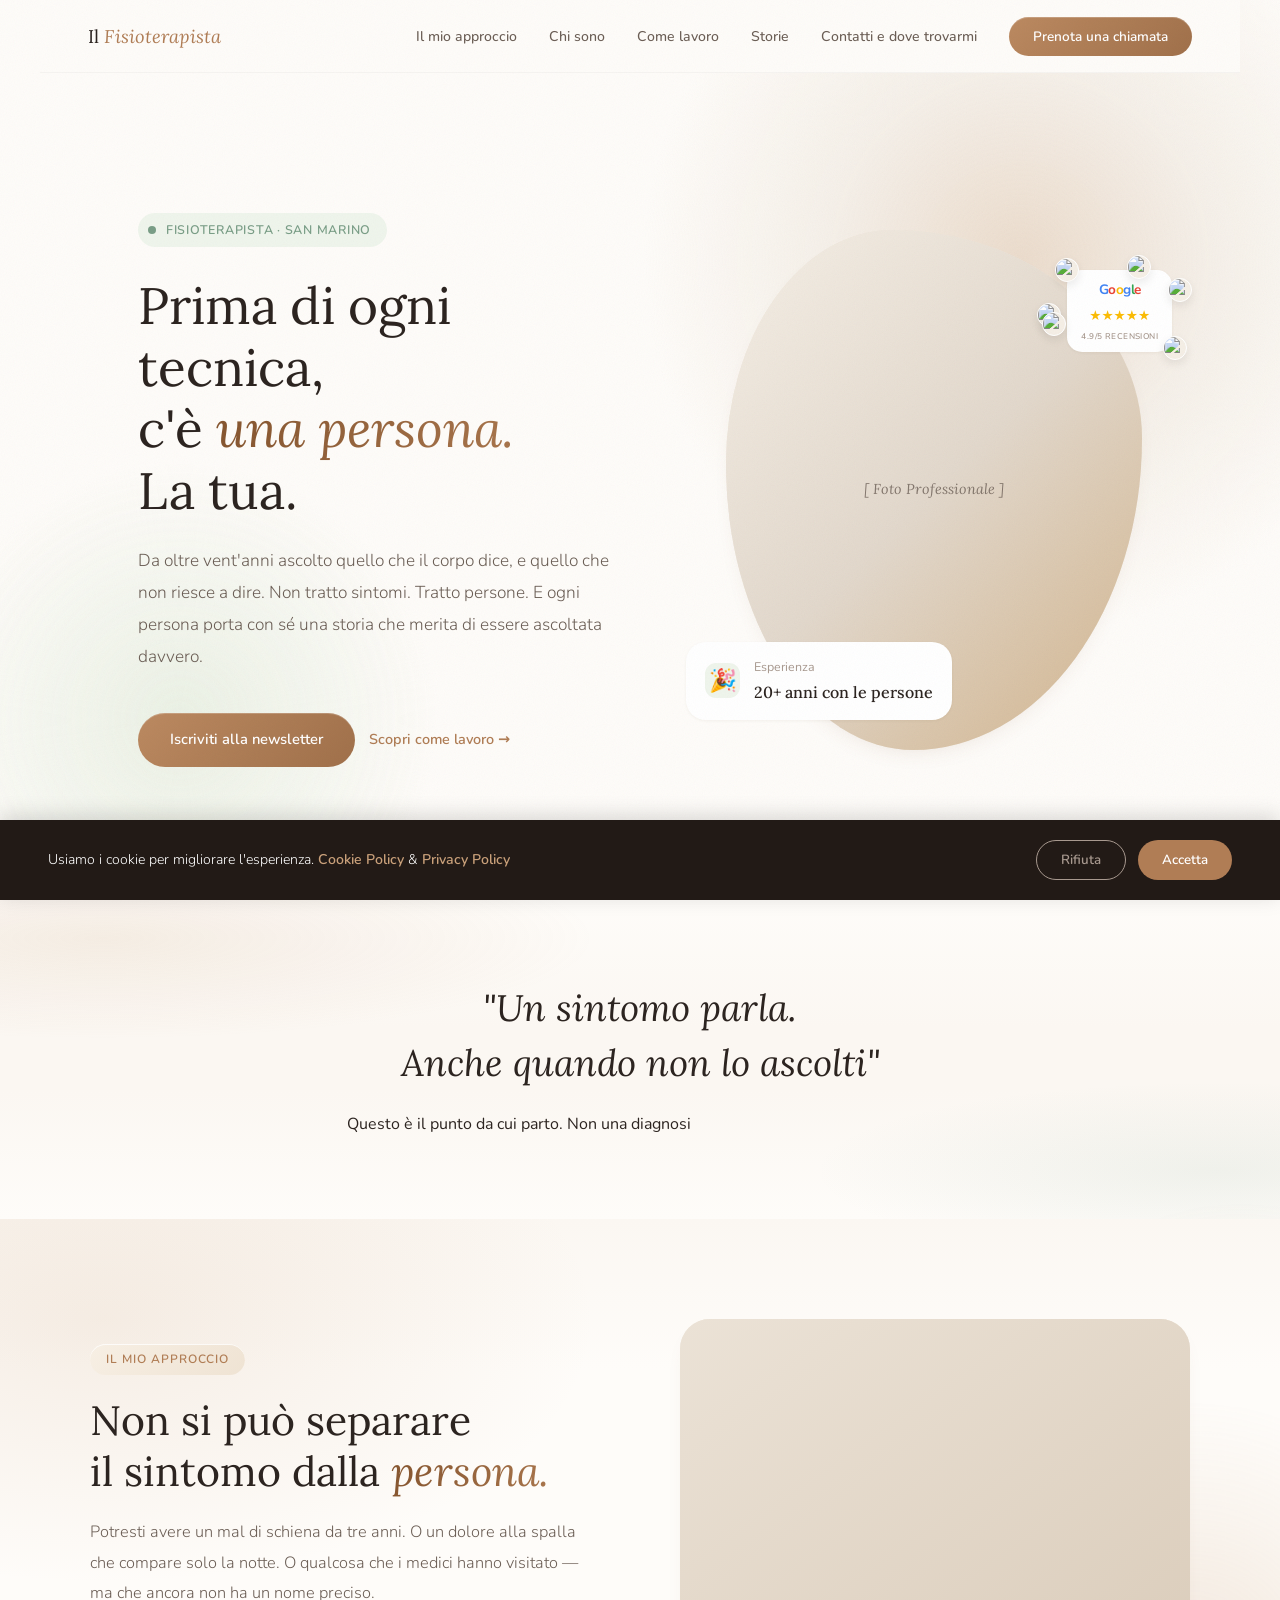
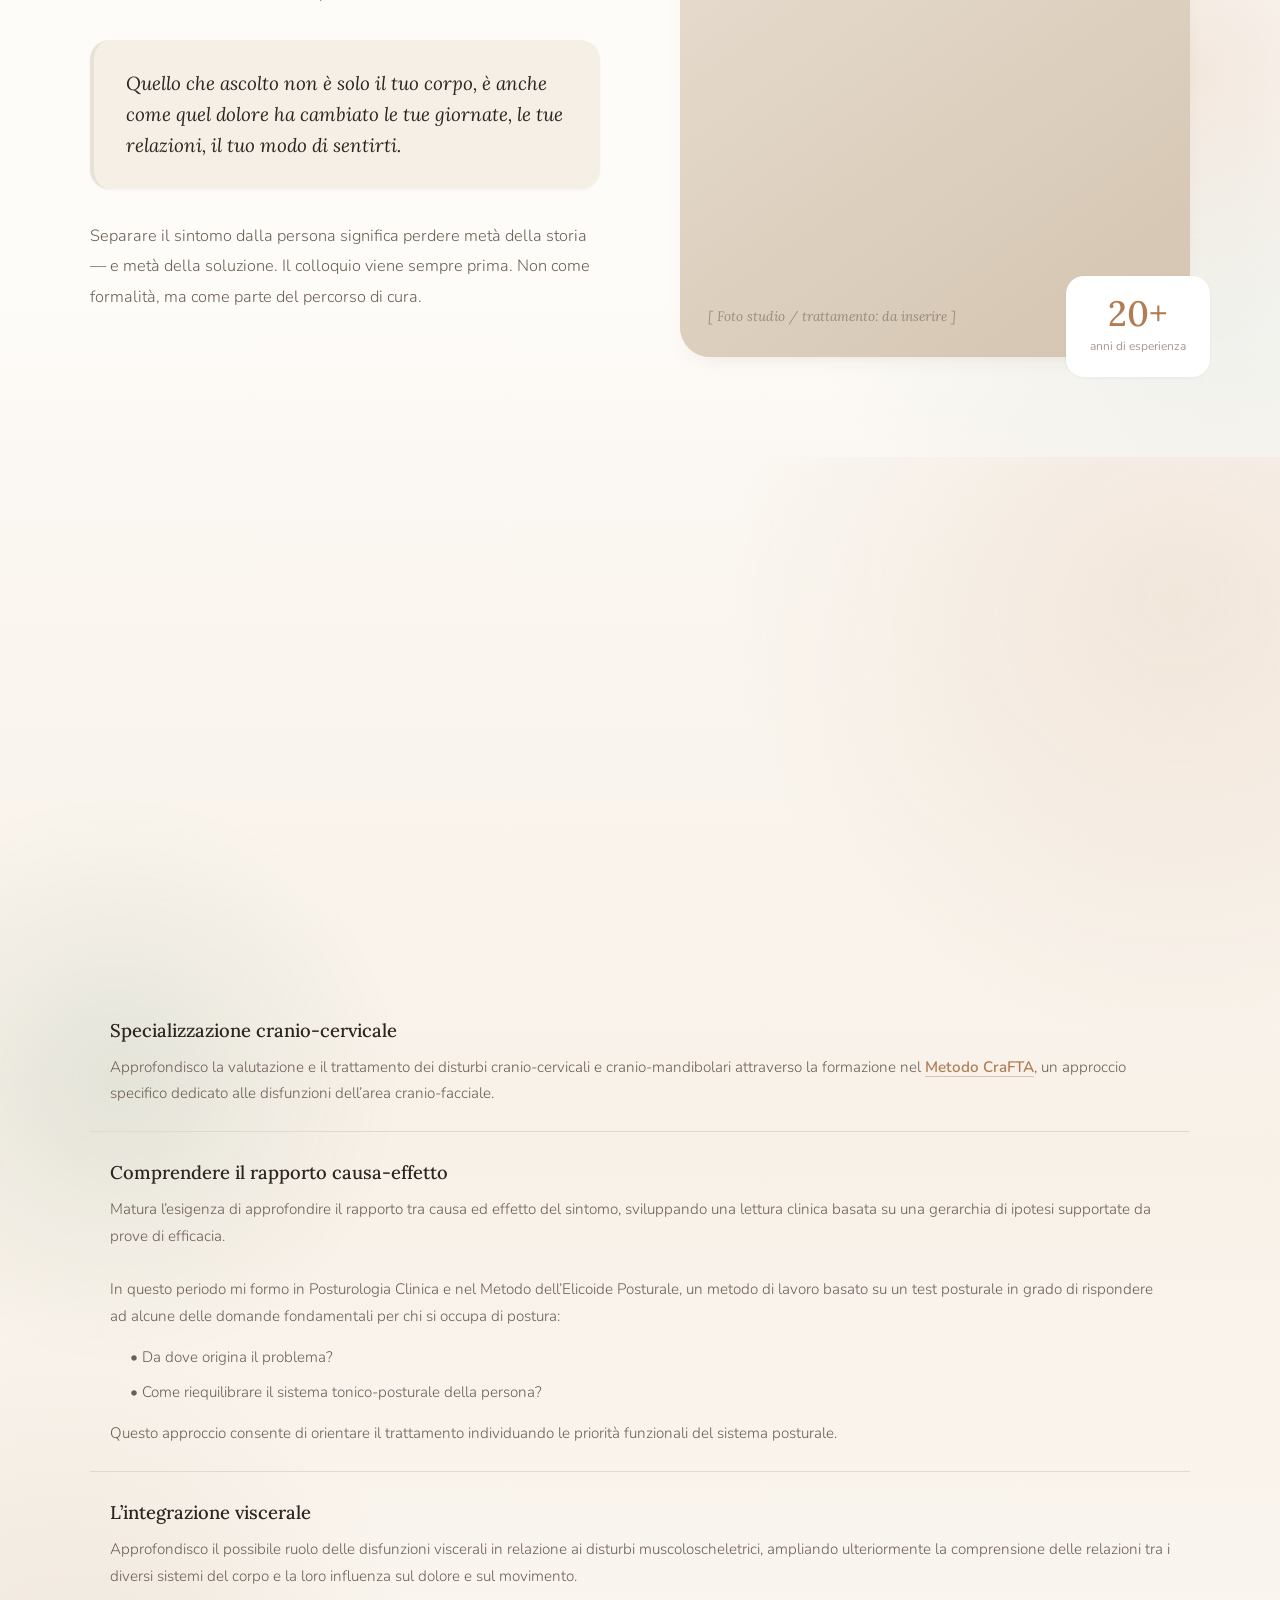
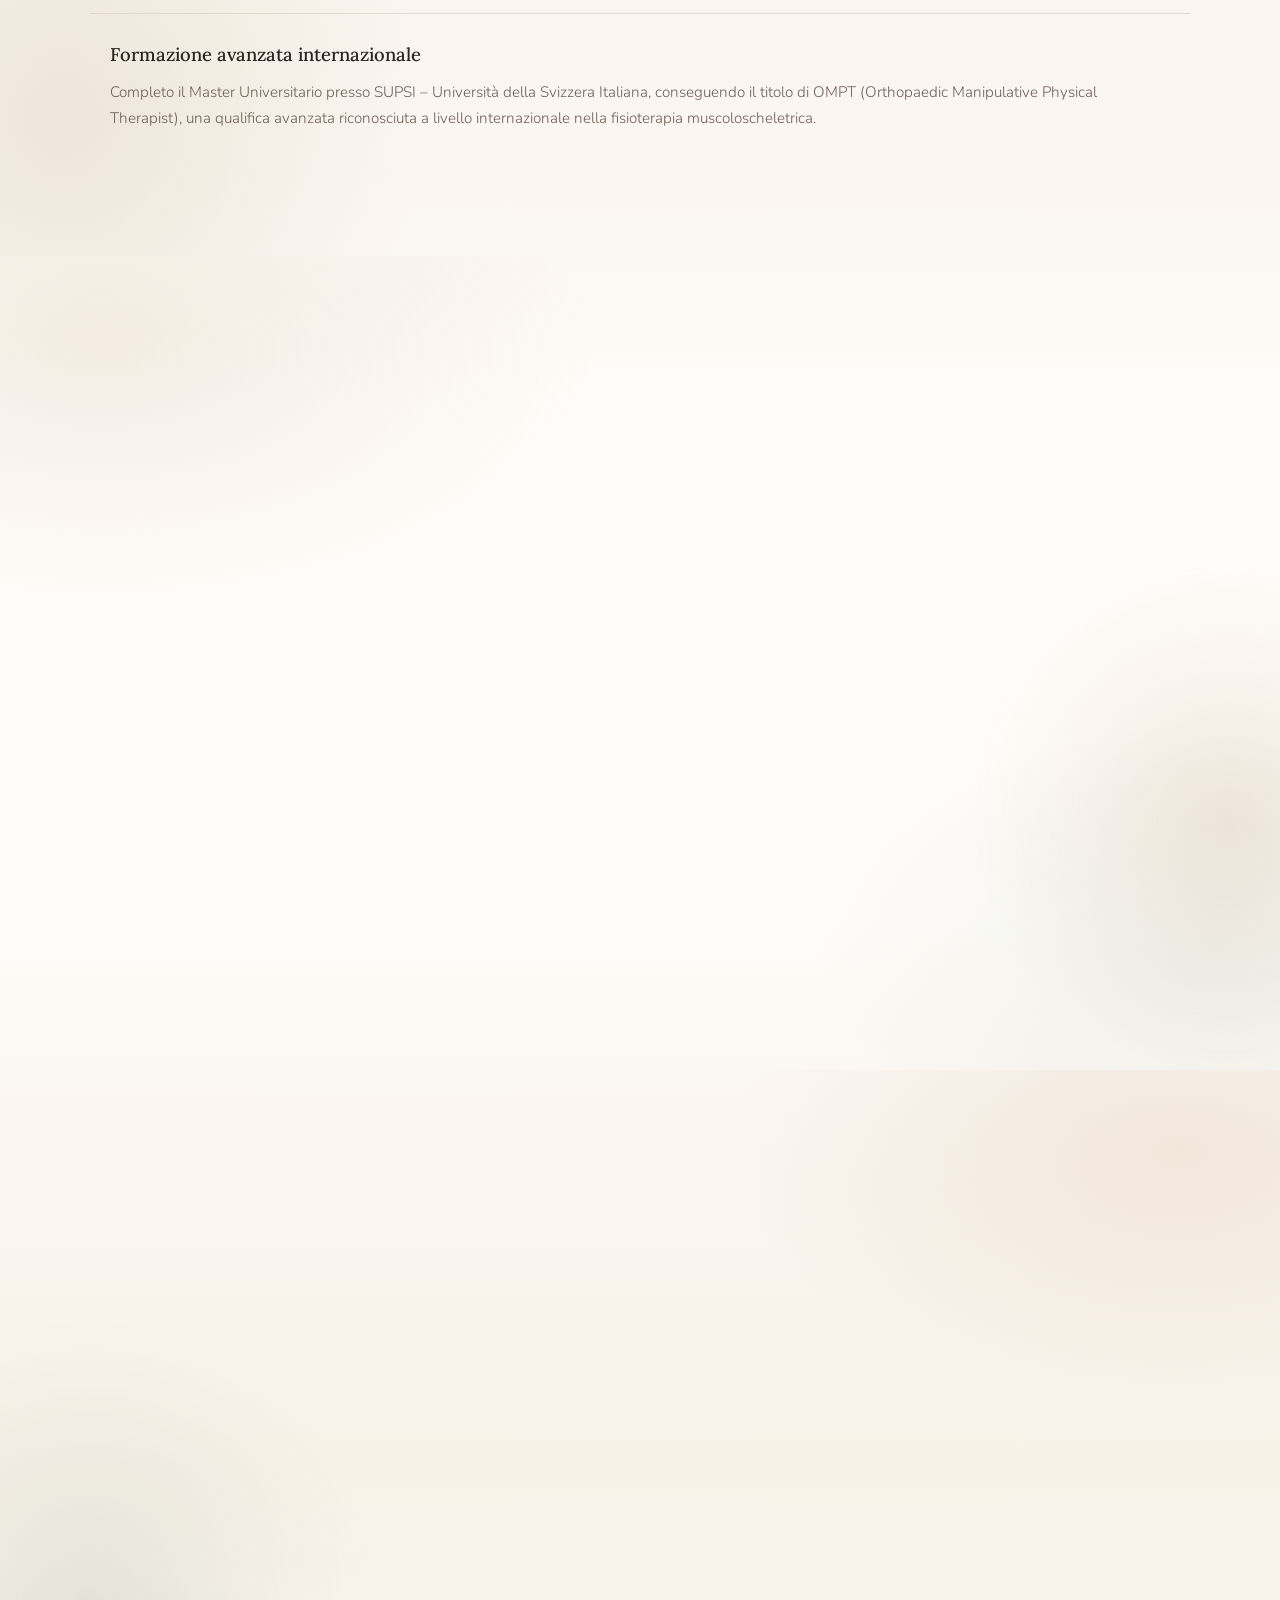
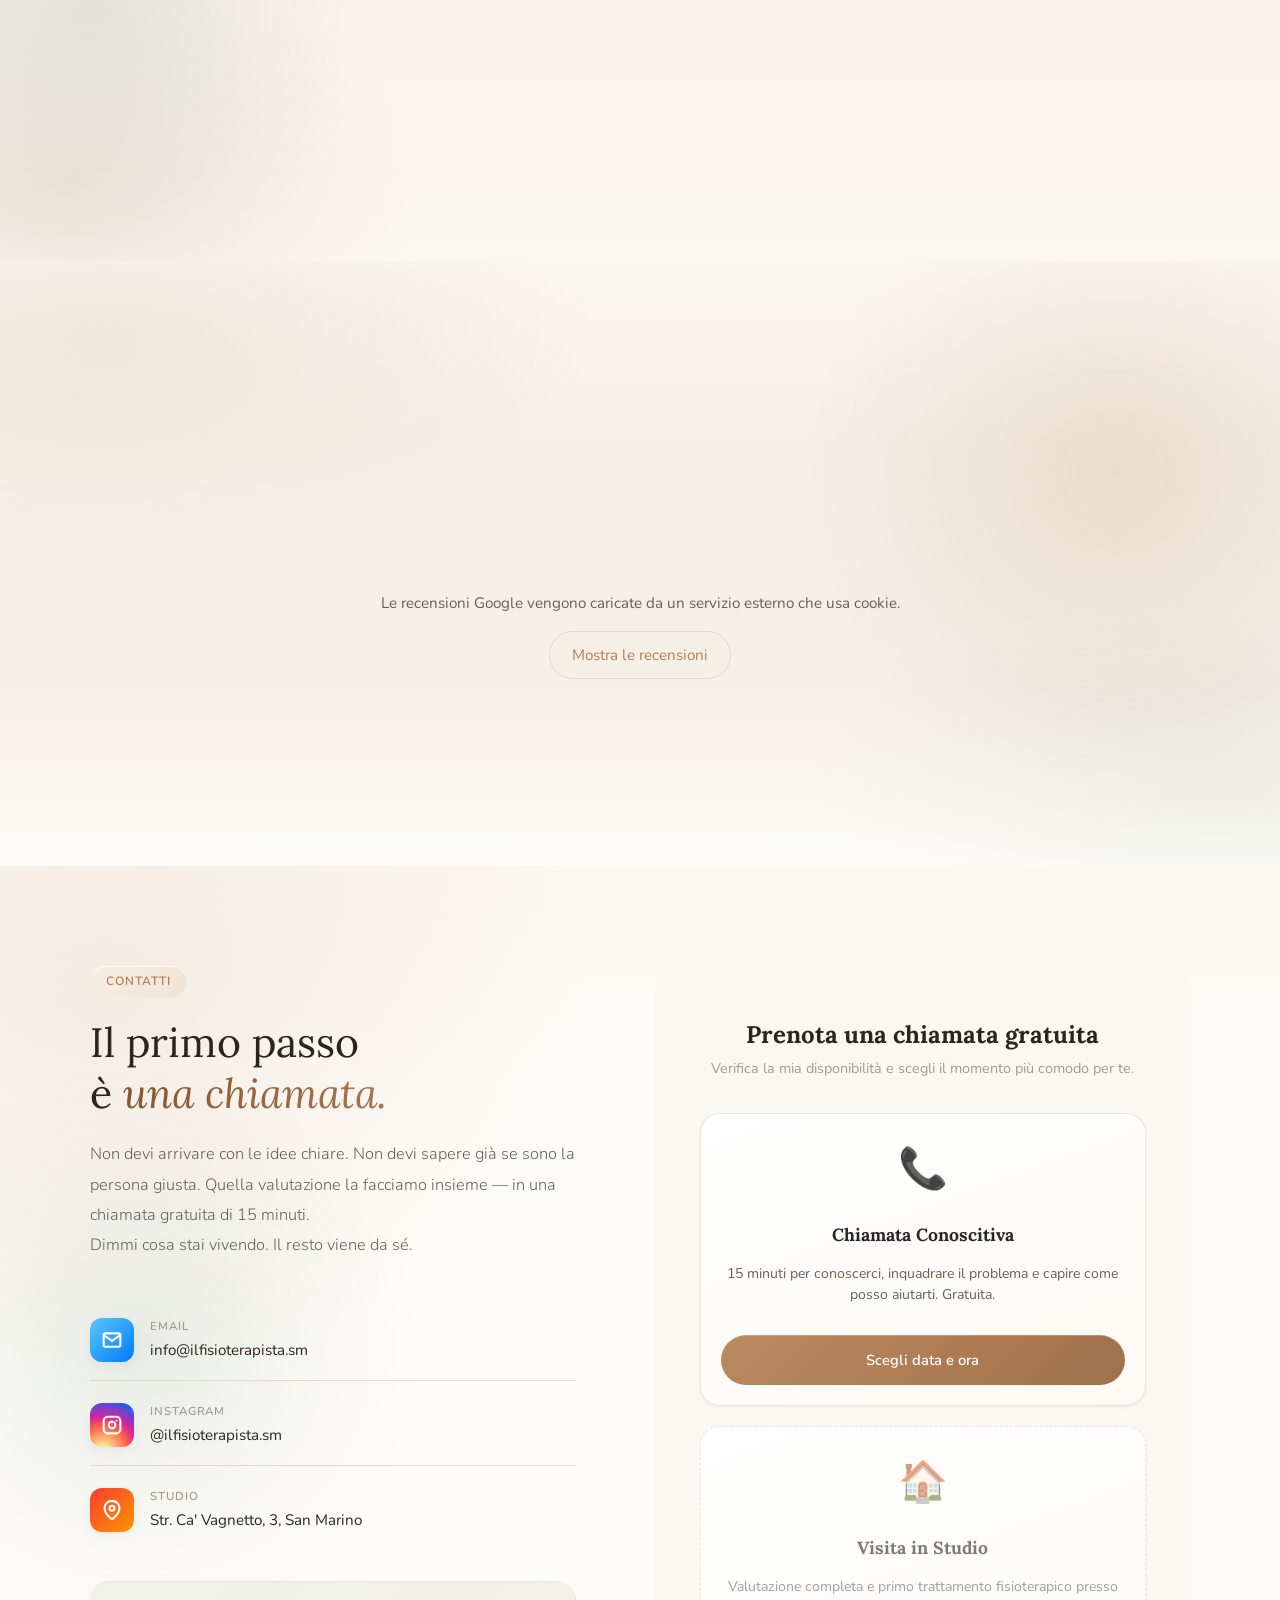
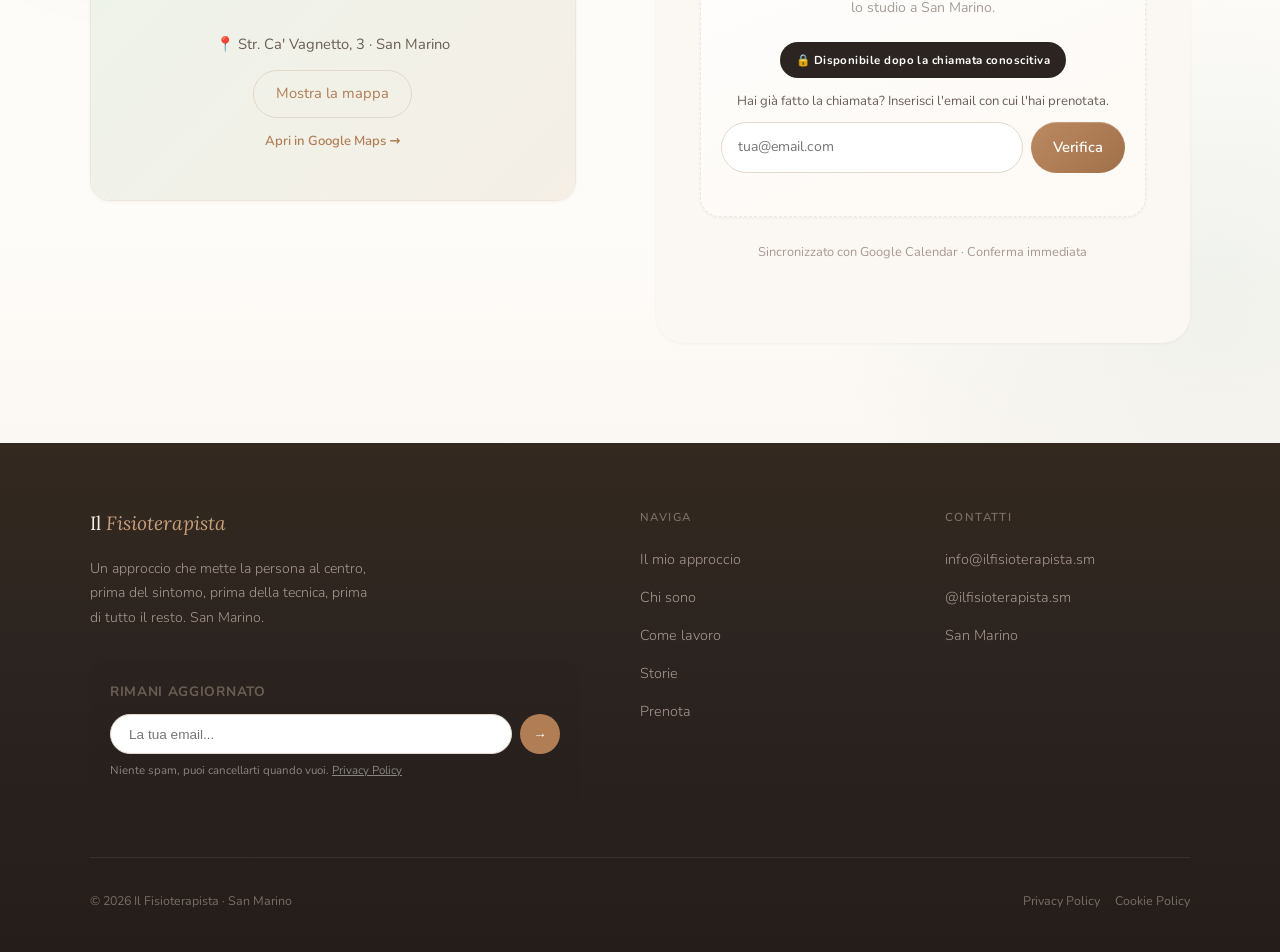
==== commit 2cc6348f: "Articoli: data di pubblicazione, ordine per data, avviso email automatico agli iscritti - articoli i" ====
--- a/index.html
+++ b/index.html
@@ -20,7 +20,7 @@
     rel="stylesheet" />
   <script src="https://cdn.jsdelivr.net/npm/@supabase/supabase-js@2"></script>
 
-  <link rel="stylesheet" href="style.css?v=6.4">
+  <link rel="stylesheet" href="style.css?v=6.5">
   <!-- Effetti grafici attivi: A sfumature, B ombre leggere, E scorrimento, F card 3D (classi su <html>) -->
   <link rel="stylesheet" href="effetti.css?v=2.1">
   <script src="effetti-motion.js?v=2.0" defer></script>
@@ -539,6 +539,11 @@
             <input type="text" id="edit-category" placeholder="es. Riflessione, Postura...">
           </div>
           <div class="admin-form-group">
+            <label>Data di pubblicazione</label>
+            <input type="date" id="edit-date">
+            <p style="font-size: 0.75rem; color: var(--text-light); margin-top: 4px;">Gli articoli sono mostrati in ordine di data, dal più recente. Salvando un <strong>nuovo</strong> articolo parte in automatico l'email di avviso a tutti gli iscritti.</p>
+          </div>
+          <div class="admin-form-group">
             <label>Estratto (breve riassunto)</label>
             <textarea id="edit-excerpt" rows="2"></textarea>
           </div>
@@ -630,7 +635,7 @@
   </div>
 
   <script src="main.js?v=14.0" defer></script>
-  <script src="admin.js?v=13.0" defer></script>
+  <script src="admin.js?v=14.0" defer></script>
   <script src="https://unpkg.com/@studio-freight/lenis@1.0.42/dist/lenis.min.js"></script>
   <script>
     // SMOOTH CONTROL (Lenis)
--- a/style.css
+++ b/style.css
@@ -707,3 +707,9 @@
 .nl-privacy { font-size: 0.72rem; color: var(--text-light); margin-top: 8px; line-height: 1.5; }
 .nl-privacy a { text-decoration: underline; }
 footer .nl-privacy { color: rgba(255,255,255,0.45); }
+
+/* ── Data di pubblicazione degli articoli ─────────────────── */
+.storia-meta { display: flex; align-items: center; flex-wrap: wrap; gap: 6px 10px; margin-bottom: 12px; }
+.storia-meta .storia-pill { margin-bottom: 0; }
+.storia-date { font-size: 0.75rem; color: var(--text-light); letter-spacing: 0.02em; }
+.article-date { display: block; margin-top: 14px; font-size: 0.85rem; color: var(--text-light); }
